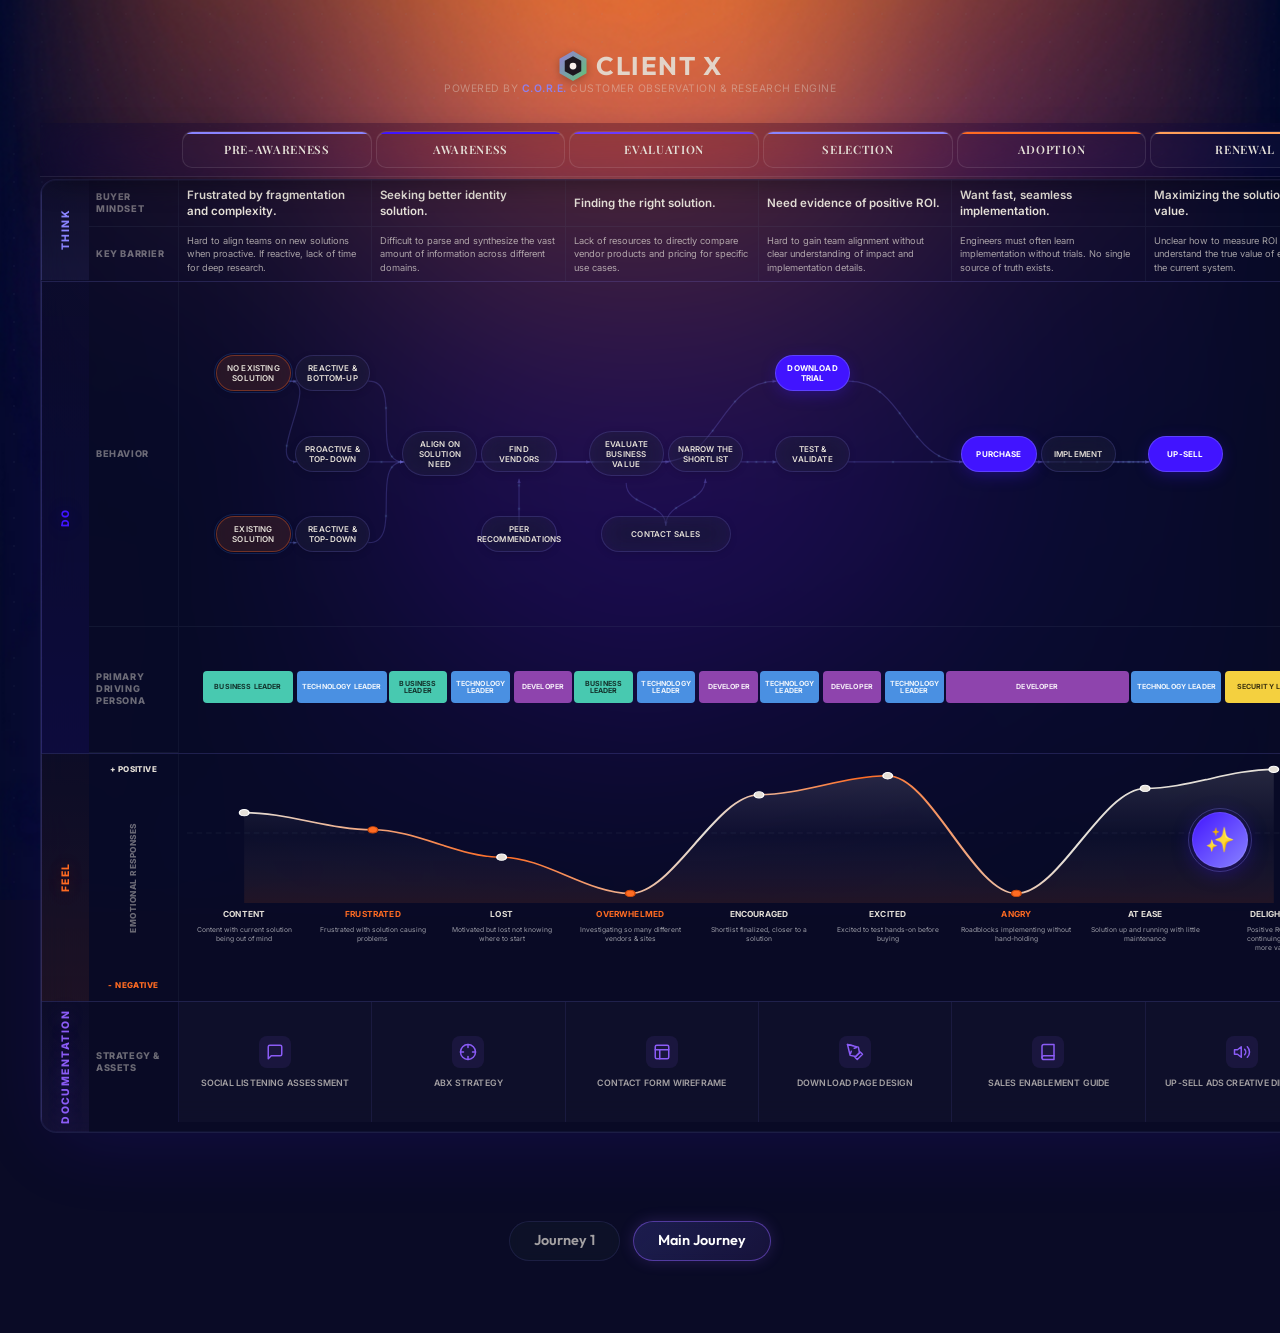
==== journey2.html @ 0527a0e0 "Backup of AG InteractiveJourney project" ====
<!DOCTYPE html>
<html lang="en">

<head>
    <meta charset="UTF-8">
    <meta name="viewport" content="width=device-width, initial-scale=1.0">
    <title>Interactive User Journey</title>
    <link rel="stylesheet" href="style.css">
    <link rel="stylesheet" href="okta-journey.css">
    <link
        href="https://fonts.googleapis.com/css2?family=Outfit:wght@300;400;500;600;700;800&family=Playfair+Display:ital,wght@0,400;0,500;0,600;0,700;1,400;1,500&family=Inter:wght@300;400;500;600;700&display=swap"
        rel="stylesheet">
</head>

<body>
    <div class="bg-grid"></div>
    <div class="floating-orb"></div>
    <div class="floating-orb"></div>
    <div class="floating-orb"></div>

    <div class="app-container">
        <header class="app-header okta-logo-header">
            <div class="core-logo-block">
                <div class="core-client-logo">
                    <svg xmlns="http://www.w3.org/2000/svg" viewBox="0 0 40 40" width="30" height="30"
                        class="client-logo-icon" style="flex-shrink: 0; min-width: 30px; min-height: 30px;">
                        <defs>
                            <linearGradient id="logo-hex-grad" x1="0%" y1="0%" x2="100%" y2="100%">
                                <stop offset="0%" stop-color="#8884FF" />
                                <stop offset="100%" stop-color="#4ADE80" />
                            </linearGradient>
                        </defs>
                        <path d="M20 0 L38 10.4 L38 29.6 L20 40 L2 29.6 L2 10.4 Z" fill="url(#logo-hex-grad)"
                            opacity="0.9" />
                        <path d="M20 7 L31 13 L31 27 L20 33 L9 27 L9 13 Z" fill="#0A0F1C" />
                        <circle cx="20" cy="20" r="4.5" fill="#FFFFFF" />
                    </svg>
                    <div class="core-client-name">Client X</div>
                </div>
                <div class="core-powered-by">Powered by <strong>C.O.R.E.</strong> Customer Observation & Research Engine
                </div>
            </div>
        </header>

        <!-- ═══════════ OKTA JOURNEY MAP ═══════════ -->
        <div class="okta-journey">

            <!-- Column Headers -->
            <div class="okta-col-headers">
                <div class="okta-col-header-spacer"></div>
                <div class="okta-col-header">Pre-Awareness</div>
                <div class="okta-col-header">Awareness</div>
                <div class="okta-col-header">Evaluation</div>
                <div class="okta-col-header">Selection</div>
                <div class="okta-col-header">Adoption</div>
                <div class="okta-col-header">Renewal</div>
            </div>

            <!-- Main Body -->
            <div class="okta-body">

                <div class="okta-content">

                    <!-- ═══════════ THINK ═══════════ -->
                    <div class="okta-row-wrapper">
                        <div class="okta-row-label think-label">Think</div>
                        <div class="okta-think">
                            <div class="think-sub-row">
                                <div class="think-row-label">Buyer Mindset</div>
                                <div class="think-cell buyer-mindset"
                                    data-full-text="I am frustrated with fragmentation, increasing complexity from my remote workforce, and identity-based threats.">
                                    Frustrated by fragmentation and complexity.</div>
                                <div class="think-cell buyer-mindset"
                                    data-full-text="I believe a better identity solution is the key to helping me reduce risk, reduce complexity, and accelerate automation.">
                                    Seeking better identity solution.</div>
                                <div class="think-cell buyer-mindset"
                                    data-full-text="I want to make sure I find the right solution for my specific needs.">
                                    Finding the right solution.</div>
                                <div class="think-cell buyer-mindset"
                                    data-full-text="I want evidence that the identity solution I choose is the right one and will have a positive ROI.">
                                    Need evidence of positive ROI.</div>
                                <div class="think-cell buyer-mindset"
                                    data-full-text="I want to get this new solution up and running as soon &amp; seamlessly as possible to finally resolve this problem.">
                                    Want fast, seamless implementation.</div>
                                <div class="think-cell buyer-mindset"
                                    data-full-text="I wonder if I can get more out of this solution.">Maximizing the
                                    solution's value.</div>
                            </div>
                            <div class="think-sub-row">
                                <div class="think-row-label">Key Barrier</div>
                                <div class="think-cell">Hard to align teams on new solutions when proactive. If
                                    reactive, lack of time for deep research.</div>
                                <div class="think-cell">Difficult to parse and synthesize the vast amount of information
                                    across different domains.</div>
                                <div class="think-cell">Lack of resources to directly compare vendor products and
                                    pricing for specific use cases.</div>
                                <div class="think-cell">Hard to gain team alignment without clear understanding of
                                    impact and implementation details.</div>
                                <div class="think-cell">Engineers must often learn implementation without trials. No
                                    single source of truth exists.</div>
                                <div class="think-cell">Unclear how to measure ROI or understand the true value of
                                    expanding the current system.</div>
                            </div>
                        </div>
                    </div>

                    <!-- ═══════════ DO ═══════════ -->
                    <div class="okta-row-wrapper">
                        <div class="okta-row-label do-label">Do</div>
                        <div class="okta-do">

                            <!-- Row 1: Behavior / Flowchart -->
                            <div class="do-sub-label">Behavior</div>
                            <div class="do-main-area" id="flowchart-area">

                                <!-- Fingerprint legend (Removed context) -->
                                <div class="fp-legend" style="display: none;"></div>

                                <!-- SVG overlay for connector lines -->
                                <svg id="flowchart-svg" class="flowchart-svg"></svg>

                                <!-- Flowchart nodes — 3 lane grid layout -->
                                <div class="do-flowchart" id="do-flowchart">
                                    <!-- PRE-AWARENESS -->
                                    <div class="flow-col">
                                        <div class="lane upper-lane">
                                            <div class="journey-node start-node" id="node-A1">No Existing Solution</div>
                                            <div class="journey-node" id="node-B1">Reactive &amp; Bottom-Up</div>
                                        </div>
                                        <div class="lane middle-lane">
                                            <div></div>
                                            <div class="journey-node" id="node-B2">Proactive &amp; Top-Down</div>
                                        </div>
                                        <div class="lane bottom-lane">
                                            <div class="journey-node start-node" id="node-A2">Existing Solution</div>
                                            <div class="journey-node" id="node-B3">Reactive &amp; Top-Down</div>
                                        </div>
                                    </div>
                                    <!-- AWARENESS -->
                                    <div class="flow-col">
                                        <div class="lane upper-lane"></div>
                                        <div class="lane middle-lane">
                                            <div class="journey-node" id="node-C1">Align on Solution Need</div>
                                            <div class="journey-node" id="node-C2">Find Vendors</div>
                                        </div>
                                        <div class="lane bottom-lane">
                                            <div></div>
                                            <div class="journey-node" id="node-C3">Peer recommendations</div>
                                        </div>
                                    </div>
                                    <!-- EVALUATION -->
                                    <div class="flow-col">
                                        <div class="lane upper-lane"></div>
                                        <div class="lane middle-lane">
                                            <div class="journey-node" id="node-D2">Evaluate Business Value</div>
                                            <div class="journey-node" id="node-D4">Narrow the Shortlist</div>
                                        </div>
                                        <div class="lane bottom-lane">
                                            <div class="journey-node" id="node-D5"
                                                style="grid-column: span 2; margin: 0 auto; cursor: pointer;"
                                                data-embed="https://docs.google.com/presentation/d/11luVwrAk7U1uM4dIpQXzjFIR9GOXmnaV9HTUJnsZTro/embed?rm=minimal">
                                                Contact sales</div>
                                        </div>
                                    </div>
                                    <!-- SELECTION -->
                                    <div class="flow-col">
                                        <div class="lane upper-lane">
                                            <div class="journey-node action-node" id="node-E1">Download Trial</div>
                                        </div>
                                        <div class="lane middle-lane">
                                            <div class="journey-node" id="node-E2">Test &amp; Validate</div>
                                        </div>
                                        <div class="lane bottom-lane"></div>
                                    </div>
                                    <!-- ADOPTION & IMPLEMENTATION -->
                                    <div class="flow-col">
                                        <div class="lane upper-lane"></div>
                                        <div class="lane middle-lane">
                                            <div class="journey-node action-node" id="node-F1">Purchase</div>
                                            <div class="journey-node" id="node-F2">Implement</div>
                                        </div>
                                        <div class="lane bottom-lane"></div>
                                    </div>
                                    <!-- RENEWAL -->
                                    <div class="flow-col">
                                        <div class="lane upper-lane"></div>
                                        <div class="lane middle-lane">
                                            <div class="journey-node action-node" id="node-G2">Up-Sell</div>
                                        </div>
                                        <div class="lane bottom-lane"></div>
                                    </div>
                                </div>
                            </div>

                            <!-- Row 2: Primary Driving Persona -->
                            <div class="do-sub-label">Primary Driving Persona</div>
                            <div class="do-main-area" style="border-bottom:none;">

                                <div class="persona-track-row">
                                    <div class="persona-col">
                                        <div class="persona-bar biz">Business Leader</div>
                                        <div class="persona-bar tech">Technology Leader</div>
                                    </div>
                                    <div class="persona-col">
                                        <div class="persona-bar biz">Business Leader</div>
                                        <div class="persona-bar tech">Technology Leader</div>
                                        <div class="persona-bar dev">Developer</div>
                                    </div>
                                    <div class="persona-col">
                                        <div class="persona-bar biz">Business Leader</div>
                                        <div class="persona-bar tech">Technology Leader</div>
                                        <div class="persona-bar dev">Developer</div>
                                    </div>
                                    <div class="persona-col">
                                        <div class="persona-bar tech">Technology Leader</div>
                                        <div class="persona-bar dev">Developer</div>
                                        <div class="persona-bar tech">Technology Leader</div>
                                    </div>
                                    <div class="persona-col">
                                        <div class="persona-bar dev">Developer</div>
                                    </div>
                                    <div class="persona-col">
                                        <div class="persona-bar tech">Technology Leader</div>
                                        <div class="persona-bar sec">Security Leader</div>
                                    </div>
                                </div>
                            </div>
                        </div>
                    </div>

                    <!-- ═══════════ FEEL ═══════════ -->
                    <div class="okta-row-wrapper">
                        <div class="okta-row-label feel-row">Feel</div>
                        <div class="okta-feel">
                            <!-- ... existing feel content ... -->
                            <div class="feel-y-axis">
                                <span class="feel-y-label positive">+ Positive</span>
                                <span class="feel-y-title">Emotional Responses</span>
                                <span class="feel-y-label negative">- Negative</span>
                            </div>
                            <div class="feel-data-area">
                                <!-- SVG Emotional Curve -->
                                <svg id="feel-curve-svg" class="feel-curve-svg" viewBox="0 0 1200 220"
                                    preserveAspectRatio="none">
                                    <defs>
                                        <linearGradient id="curveGradient" x1="0" y1="0" x2="0" y2="1">
                                            <stop offset="0%" stop-color="rgba(229, 224, 216, 0.35)" /> <!-- Shell -->
                                            <stop offset="50%" stop-color="rgba(229, 224, 216, 0.05)" /> <!-- Shell -->
                                            <stop offset="100%" stop-color="rgba(255, 107, 34, 0.25)" /> <!-- Solar -->
                                        </linearGradient>
                                        <linearGradient id="lineGradient" x1="0" y1="0" x2="1" y2="0">
                                            <stop offset="0%" stop-color="#E5E0D8" />
                                            <stop offset="25%" stop-color="#FF6B22" />
                                            <stop offset="45%" stop-color="#E5E0D8" />
                                            <stop offset="60%" stop-color="#FF6B22" />
                                            <stop offset="80%" stop-color="#E5E0D8" />
                                            <stop offset="100%" stop-color="#E5E0D8" />
                                        </linearGradient>
                                    </defs>
                                    <!-- Neutral baseline -->
                                    <line x1="0" y1="110" x2="1200" y2="110" stroke="rgba(100,116,139,0.15)"
                                        stroke-width="1" stroke-dasharray="6,4" />
                                    <!-- Filled area under curve (9 points) -->
                                    <path
                                        d="M60,78 C105,78 150,105 195,105 C240,105 285,148 330,148 C375,148 420,205 465,205 C510,205 555,50 600,50 C645,50 690,20 735,20 C780,20 825,205 870,205 C915,205 960,40 1005,40 C1050,40 1095,10 1140,10 L1140,220 L60,220 Z"
                                        fill="url(#curveGradient)" opacity="0.4" />
                                    <!-- Main curve line -->
                                    <path
                                        d="M60,78 C105,78 150,105 195,105 C240,105 285,148 330,148 C375,148 420,205 465,205 C510,205 555,50 600,50 C645,50 690,20 735,20 C780,20 825,205 870,205 C915,205 960,40 1005,40 C1050,40 1095,10 1140,10"
                                        fill="none" stroke="url(#lineGradient)" stroke-width="2.5"
                                        stroke-linecap="round" stroke-linejoin="round" />
                                    <!-- 9 Data point dots -->
                                    <!-- 1: Content (slightly positive) -->
                                    <circle cx="60" cy="78" r="5" fill="#E5E0D8" stroke="#ffffff" stroke-width="1.5" />
                                    <!-- 2: Frustrated (negative) -->
                                    <circle cx="195" cy="105" r="5" fill="#FF6B22" stroke="#cc4a0c"
                                        stroke-width="1.5" />
                                    <!-- 3: Motivated/Lost (just below neutral) -->
                                    <circle cx="330" cy="148" r="5" fill="#E5E0D8" stroke="#ffffff"
                                        stroke-width="1.5" />
                                    <!-- 4: Overwhelmed (deepest low) -->
                                    <circle cx="465" cy="205" r="5" fill="#FF6B22" stroke="#cc4a0c"
                                        stroke-width="1.5" />
                                    <!-- 5: Encouraged (positive) -->
                                    <circle cx="600" cy="50" r="5" fill="#E5E0D8" stroke="#ffffff" stroke-width="1.5" />
                                    <!-- 6: Excited (peak positive) -->
                                    <circle cx="735" cy="20" r="5" fill="#E5E0D8" stroke="#ffffff" stroke-width="1.5" />
                                    <!-- 7: Angry (deep negative) -->
                                    <circle cx="870" cy="205" r="5" fill="#FF6B22" stroke="#cc4a0c"
                                        stroke-width="1.5" />
                                    <!-- 8: At Ease (positive) -->
                                    <circle cx="1005" cy="40" r="5" fill="#E5E0D8" stroke="#ffffff"
                                        stroke-width="1.5" />
                                    <!-- 9: Delighted (highest peak) -->
                                    <circle cx="1140" cy="10" r="5" fill="#E5E0D8" stroke="#ffffff"
                                        stroke-width="1.5" />
                                </svg>
                                <!-- Labels positioned below the curve -->
                                <div class="feel-labels">
                                    <div class="feel-label" style="left: 5%;">
                                        <span class="feel-emotion positive">Content</span>
                                        <span class="feel-desc">Content with current solution being out of mind</span>
                                        <div class="social-tooltip">
                                            <div class="social-header">
                                                <div class="social-avatar dev-avatar"></div>
                                                <div class="social-user">
                                                    <span class="social-name">Sarah Chen</span>
                                                    <span class="social-handle">@sarahchen_dev</span>
                                                </div>
                                                <span class="social-time">2h</span>
                                            </div>
                                            <div class="social-body">
                                                Honestly forgot we even had an identity provider until I had to check
                                                the billing today. The best kind of software is the kind you never have
                                                to think about. 😌 #devops
                                            </div>
                                            <div class="social-footer">
                                                <span>💬 2</span>
                                                <span>🔁 1</span>
                                                <span>❤️ 24</span>
                                            </div>
                                        </div>
                                    </div>
                                    <div class="feel-label hover-glow" style="left: 16.25%; cursor: pointer;"
                                        title="View Pulse Analytics for Frustrated" data-pulse-topic="api">
                                        <span class="feel-emotion negative">Frustrated</span>
                                        <span class="feel-desc">Frustrated with solution causing problems</span>
                                        <div class="social-tooltip">
                                            <div class="social-header">
                                                <div class="social-avatar tech-avatar"></div>
                                                <div class="social-user">
                                                    <span class="social-name">Marcus Johnson</span>
                                                    <span class="social-handle">@marcusj_tech</span>
                                                </div>
                                                <span class="social-time">45m</span>
                                            </div>
                                            <div class="social-body">
                                                Why does every new app integration require a custom script and duct
                                                tape? Our current identity "solution" is becoming a full-time job to
                                                maintain. There has to be a better way... 😤 #ITProblems
                                            </div>
                                            <div class="social-footer">
                                                <span>💬 12</span>
                                                <span>🔁 4</span>
                                                <span>❤️ 89</span>
                                            </div>
                                        </div>
                                    </div>
                                    <div class="feel-label" style="left: 27.5%;">
                                        <span class="feel-emotion mixed">Lost</span>
                                        <span class="feel-desc">Motivated but lost not knowing where to start</span>
                                        <div class="social-tooltip">
                                            <div class="social-header">
                                                <div class="social-avatar biz-avatar"></div>
                                                <div class="social-user">
                                                    <span class="social-name">Elena Rodriguez</span>
                                                    <span class="social-handle">@elena_leads</span>
                                                </div>
                                                <span class="social-time">1d</span>
                                            </div>
                                            <div class="social-body">
                                                Got the green light for an IAM overhaul! 🎉 Now looking at the vendor
                                                landscape and... wow. It's a jungle out there. How do we even begin to
                                                compare these features apples-to-apples? 🤔
                                            </div>
                                            <div class="social-footer">
                                                <span>💬 5</span>
                                                <span>🔁 0</span>
                                                <span>❤️ 18</span>
                                            </div>
                                        </div>
                                    </div>
                                    <div class="feel-label hover-glow" style="left: 38.75%; cursor: pointer;"
                                        title="View Pulse Analytics for Overwhelmed" data-pulse-topic="dev">
                                        <span class="feel-emotion negative">Overwhelmed</span>
                                        <span class="feel-desc">Investigating so many different vendors &amp;
                                            sites</span>
                                        <div class="social-tooltip">
                                            <div class="social-header">
                                                <div class="social-avatar sec-avatar"></div>
                                                <div class="social-user">
                                                    <span class="social-name">David Kim</span>
                                                    <span class="social-handle">@dk_secure</span>
                                                </div>
                                                <span class="social-time">3h</span>
                                            </div>
                                            <div class="social-body">
                                                I've read 14 whitepapers, sat through 5 demos, and have 3 spreadsheets
                                                of feature matrices. My brain feels like mush. Every vendor claims they
                                                can do everything. Finding the actual truth is exhausting. 🫠
                                            </div>
                                            <div class="social-footer">
                                                <span>💬 28</span>
                                                <span>🔁 15</span>
                                                <span>❤️ 204</span>
                                            </div>
                                        </div>
                                    </div>
                                    <div class="feel-label" style="left: 50%;">
                                        <span class="feel-emotion positive">Encouraged</span>
                                        <span class="feel-desc">Shortlist finalized, closer to a solution</span>
                                        <div class="social-tooltip">
                                            <div class="social-header">
                                                <div class="social-avatar tech-avatar"></div>
                                                <div class="social-user">
                                                    <span class="social-name">Marcus Johnson</span>
                                                    <span class="social-handle">@marcusj_tech</span>
                                                </div>
                                                <span class="social-time">5h</span>
                                            </div>
                                            <div class="social-body">
                                                Finally narrowed it down to two identity vendors! 🎯 Both seem capable
                                                of handling our edge cases. Really hoping the POC phase proves they're
                                                as good as the sales pitch. Light at the end of the tunnel... 💡
                                            </div>
                                            <div class="social-footer">
                                                <span>💬 4</span>
                                                <span>🔁 2</span>
                                                <span>❤️ 45</span>
                                            </div>
                                        </div>
                                    </div>
                                    <div class="feel-label" style="left: 61.25%;">
                                        <span class="feel-emotion positive">Excited</span>
                                        <span class="feel-desc">Excited to test hands-on before buying</span>
                                        <div class="social-tooltip">
                                            <div class="social-header">
                                                <div class="social-avatar dev-avatar"></div>
                                                <div class="social-user">
                                                    <span class="social-name">Sarah Chen</span>
                                                    <span class="social-handle">@sarahchen_dev</span>
                                                </div>
                                                <span class="social-time">10m</span>
                                            </div>
                                            <div class="social-body">
                                                Just got trial access! 🚀 The API documentation is actually readable and
                                                the SDK works out of the box. Building the test integration right now
                                                and having way too much fun. Let's build! 💻✨
                                            </div>
                                            <div class="social-footer">
                                                <span>💬 8</span>
                                                <span>🔁 3</span>
                                                <span>❤️ 112</span>
                                            </div>
                                        </div>
                                    </div>
                                    <div class="feel-label" style="left: 72.5%;">
                                        <span class="feel-emotion negative">Angry</span>
                                        <span class="feel-desc">Roadblocks implementing without hand-holding</span>
                                        <div class="social-tooltip" data-emotion="angry">
                                            <div class="social-header">
                                                <div class="social-avatar dev-avatar"></div>
                                                <div class="social-user">
                                                    <span class="social-name">Sarah Chen</span>
                                                    <span class="social-handle">@sarahchen_dev</span>
                                                </div>
                                                <span class="social-time">2h</span>
                                            </div>
                                            <div class="social-body">
                                                Why is setting up SAML federation treated like forbidden dark magic?! 😤
                                                Documentation implies it's "3 easy steps", but doesn't mention the 45
                                                unstated assumptions. Begging for proper self-serve docs right now. We
                                                shouldn't need a support ticket to map attributes! 📉
                                            </div>
                                            <div class="social-footer">
                                                <span>💬 34</span>
                                                <span>🔁 22</span>
                                                <span>❤️ 315</span>
                                            </div>
                                        </div>
                                    </div>
                                    <div class="feel-label" style="left: 83.75%;">
                                        <span class="feel-emotion positive">At Ease</span>
                                        <span class="feel-desc">Solution up and running with little maintenance</span>
                                        <div class="social-tooltip">
                                            <div class="social-header">
                                                <div class="social-avatar biz-avatar"></div>
                                                <div class="social-user">
                                                    <span class="social-name">Elena Rodriguez</span>
                                                    <span class="social-handle">@elena_leads</span>
                                                </div>
                                                <span class="social-time">4d</span>
                                            </div>
                                            <div class="social-body">
                                                First week with the new IAM platform fully rolled out. Zero critical
                                                PagerDuty alerts, SSO is working perfectly, and IT tickets have dropped
                                                40%. I can finally sleep through the night. ☕️📈
                                            </div>
                                            <div class="social-footer">
                                                <span>💬 1</span>
                                                <span>🔁 0</span>
                                                <span>❤️ 56</span>
                                            </div>
                                        </div>
                                    </div>
                                    <div class="feel-label" style="left: 95%;">
                                        <span class="feel-emotion positive">Delighted</span>
                                        <span class="feel-desc">Positive ROI and continuing to get more value</span>
                                        <div class="social-tooltip tooltip-right">
                                            <div class="social-header">
                                                <div class="social-avatar sec-avatar"></div>
                                                <div class="social-user">
                                                    <span class="social-name">David Kim</span>
                                                    <span class="social-handle">@dk_secure</span>
                                                </div>
                                                <span class="social-time">1w</span>
                                            </div>
                                            <div class="social-body">
                                                Just presented the Q3 security review. Not only have we secured our
                                                entire perimeter, but the new automated onboarding saved us 200 hours
                                                this month alone. Best vendor decision we've made all year. 🏆💰
                                            </div>
                                            <div class="social-footer">
                                                <span>💬 14</span>
                                                <span>🔁 8</span>
                                                <span>❤️ 188</span>
                                            </div>
                                        </div>
                                    </div>
                                </div>
                            </div>
                        </div>
                    </div>

                    <!-- ═══════════ DOCUMENTATION ═══════════ -->
                    <div class="okta-row-wrapper">
                        <div class="okta-row-label doc-label">Documentation</div>
                        <div class="okta-doc">
                            <div class="doc-sub-row">
                                <div class="doc-row-label">Strategy & Assets</div>

                                <!-- PRE-AWARENESS -->
                                <div class="doc-item">
                                    <div class="doc-icon">
                                        <svg viewBox="0 0 24 24" fill="none" stroke="currentColor" stroke-width="2"
                                            stroke-linecap="round" stroke-linejoin="round">
                                            <path d="M21 15a2 2 0 0 1-2 2H7l-4 4V5a2 2 0 0 1 2-2h14a2 2 0 0 1 2 2z">
                                            </path>
                                        </svg>
                                    </div>
                                    <span class="doc-name">Social Listening Assessment</span>
                                </div>
                                <!-- AWARENESS -->
                                <div class="doc-item">
                                    <div class="doc-icon">
                                        <svg viewBox="0 0 24 24" fill="none" stroke="currentColor" stroke-width="2"
                                            stroke-linecap="round" stroke-linejoin="round">
                                            <circle cx="12" cy="12" r="10"></circle>
                                            <line x1="22" y1="12" x2="18" y2="12"></line>
                                            <line x1="6" y1="12" x2="2" y2="12"></line>
                                            <line x1="12" y1="6" x2="12" y2="2"></line>
                                            <line x1="12" y1="22" x2="12" y2="18"></line>
                                        </svg>
                                    </div>
                                    <span class="doc-name">ABX Strategy</span>
                                </div>
                                <!-- EVALUATION -->
                                <div class="doc-item">
                                    <div class="doc-icon">
                                        <svg viewBox="0 0 24 24" fill="none" stroke="currentColor" stroke-width="2"
                                            stroke-linecap="round" stroke-linejoin="round">
                                            <rect x="3" y="3" width="18" height="18" rx="2" ry="2"></rect>
                                            <line x1="3" y1="9" x2="21" y2="9"></line>
                                            <line x1="9" y1="21" x2="9" y2="9"></line>
                                        </svg>
                                    </div>
                                    <span class="doc-name">Contact Form Wireframe</span>
                                </div>
                                <!-- SELECTION -->
                                <div class="doc-item">
                                    <div class="doc-icon">
                                        <svg viewBox="0 0 24 24" fill="none" stroke="currentColor" stroke-width="2"
                                            stroke-linecap="round" stroke-linejoin="round">
                                            <path d="M12 19l7-7 3 3-7 7-3-3z"></path>
                                            <path d="M18 13l-1.5-7.5L2 2l3.5 14.5L13 18l5-5z"></path>
                                            <path d="M2 2l7.5 1.5"></path>
                                            <path d="M7 11l-1 3"></path>
                                            <path d="M11 7l3-1"></path>
                                        </svg>
                                    </div>
                                    <span class="doc-name">Download Page Design</span>
                                </div>
                                <!-- ADOPTION -->
                                <div class="doc-item">
                                    <div class="doc-icon">
                                        <svg viewBox="0 0 24 24" fill="none" stroke="currentColor" stroke-width="2"
                                            stroke-linecap="round" stroke-linejoin="round">
                                            <path d="M4 19.5A2.5 2.5 0 0 1 6.5 17H20"></path>
                                            <path d="M6.5 2H20v20H6.5A2.5 2.5 0 0 1 4 19.5v-15A2.5 2.5 0 0 1 6.5 2z">
                                            </path>
                                        </svg>
                                    </div>
                                    <span class="doc-name">Sales Enablement Guide</span>
                                </div>
                                <!-- RENEWAL -->
                                <div class="doc-item">
                                    <div class="doc-icon">
                                        <svg viewBox="0 0 24 24" fill="none" stroke="currentColor" stroke-width="2"
                                            stroke-linecap="round" stroke-linejoin="round">
                                            <path d="M11 5L6 9H2v6h4l5 4V5z"></path>
                                            <path d="M19.07 4.93a10 10 0 0 1 0 14.14"></path>
                                            <path d="M15.54 8.46a5 5 0 0 1 0 7.07"></path>
                                        </svg>
                                    </div>
                                    <span class="doc-name">Up-sell Ads Creative Direction</span>
                                </div>
                            </div>
                        </div>
                    </div>

                </div>
            </div>
        </div>

        <!-- Journey Navigation — Bottom -->
        <footer class="journey-footer">
            <div class="journey-nav">
                <a href="index.html" class="nav-btn">Journey 1</a>
                <a href="journey2.html" class="nav-btn active">Main Journey</a>
            </div>
        </footer>
    </div>

    <!-- ═══════════ BUSINESS LEADER PERSONA POPUP ═══════════ -->
    <div id="persona-popup-overlay" class="persona-popup-overlay">
        <div class="persona-popup-card">

            <!-- ── HERO: Photo + Chat side-by-side ── -->
            <div class="persona-hero">

                <!-- LEFT: Big Photo + Identity -->
                <div class="persona-hero-identity">
                    <div class="persona-hero-photo">
                        <img src="persona-business-leader.png" alt="Business Leader" />
                    </div>
                    <span class="persona-popup-eyebrow">Digital Personas</span>
                    <h2 class="persona-popup-title">Business Leader</h2>
                    <span class="persona-hero-role">CMO/CDO · CPO · VP of Marketing</span>
                    <span class="persona-hero-status"><span class="chat-status-dot-inline"></span>Online — ask me
                        anything</span>
                </div>

                <!-- RIGHT: AI Chat -->
                <div class="persona-chat" id="persona-chat">
                    <div class="persona-chat-messages" id="persona-chat-messages">
                        <div class="chat-msg persona-msg">
                            <div class="chat-msg-avatar"><img src="persona-business-leader.png" alt="" /></div>
                            <div class="chat-msg-bubble">
                                Hi! I'm a Business Leader — think CMO, CPO, or VP of Marketing. I focus on driving
                                growth, optimizing customer experience, and scaling the business without compromising
                                security. Ask me about my priorities, challenges, or how I evaluate solutions.
                            </div>
                        </div>
                    </div>

                    <div class="persona-chat-chips" id="persona-chat-chips">
                        <button class="chat-chip" data-question="What keeps you up at night?">💭 What keeps you up at
                            night?</button>
                        <button class="chat-chip" data-question="How do you evaluate identity vendors?">🔍 How do you
                            evaluate vendors?</button>
                        <button class="chat-chip" data-question="What's your role in the purchasing process?">🛒 Your
                            role in purchasing?</button>
                        <button class="chat-chip" data-question="What content do you find most valuable?">📊 Most
                            valuable content?</button>
                        <button class="chat-chip" data-question="How do you feel during vendor evaluation?">😤 Feelings
                            during evaluation?</button>
                    </div>

                    <div class="persona-chat-input">
                        <input type="text" id="persona-chat-input" placeholder="Ask the Business Leader something..."
                            autocomplete="off" />
                        <button class="chat-send-btn" id="persona-chat-send" aria-label="Send">
                            <svg width="18" height="18" viewBox="0 0 24 24" fill="none" stroke="currentColor"
                                stroke-width="2" stroke-linecap="round" stroke-linejoin="round">
                                <line x1="22" y1="2" x2="11" y2="13" />
                                <polygon points="22 2 15 22 11 13 2 9 22 2" />
                            </svg>
                        </button>
                    </div>
                </div>

            </div>

            <!-- ── 3-COLUMN LAYOUT ── -->
            <div class="persona-popup-body">

                <!-- COLUMN 1: Profile Summary -->
                <div class="persona-popup-col persona-col-profile">
                    <div class="persona-popup-section">
                        <h3 class="persona-popup-section-title">Profile Summary</h3>
                        <div class="persona-popup-subsection">
                            <h4>Titles</h4>
                            <p><strong>Customer:</strong> CMO/CDO, CPO, Marketing Director, VP of Marketing, VP of
                                Product
                            </p>
                            <p><strong>Workforce:</strong> CEO, CFO</p>
                        </div>
                        <div class="persona-popup-subsection">
                            <h4>Responsibilities</h4>
                            <p>Optimize the user experience and conversion, rapid innovation, and business growth
                                without risking security.</p>
                        </div>
                    </div>

                    <div class="persona-popup-section">
                        <h3 class="persona-popup-section-title">Mindset <span class="persona-popup-subtitle">(Think /
                                Feel / Do)</span></h3>
                        <div class="persona-mindset-grid">
                            <div class="mindset-col">
                                <div class="mindset-col-header">Think</div>
                                <ul>
                                    <li>I need to drive growth</li>
                                    <li>I need to scale my business easily and securely</li>
                                    <li>We need to stay ahead of the competition</li>
                                </ul>
                            </div>
                            <div class="mindset-col">
                                <div class="mindset-col-header">Feel</div>
                                <ul>
                                    <li>Concerned about frictionless customer experience and driving growth without
                                        risking security or violating privacy</li>
                                    <li>In need of personalization for customer offerings</li>
                                </ul>
                            </div>
                            <div class="mindset-col">
                                <div class="mindset-col-header">Do</div>
                                <ul>
                                    <li>Talk to IT team</li>
                                    <li>Speak to their network for advice</li>
                                    <li>Read thought-leadership articles</li>
                                </ul>
                            </div>
                        </div>
                    </div>

                    <div class="persona-popup-section">
                        <h3 class="persona-popup-section-title">Organization Chart</h3>
                        <div class="persona-org-chart">
                            <div class="org-node org-ceo">CEO</div>
                            <div class="org-level2">
                                <div class="org-node org-highlight">CFO</div>
                                <div class="org-node org-highlight">CMO/CDO</div>
                                <div class="org-node org-highlight">CPO</div>
                                <div class="org-node">CTO</div>
                                <div class="org-node">CIO/CISO</div>
                            </div>
                            <div class="org-level3">
                                <div class="org-node org-sub">Dev Team</div>
                                <div class="org-node org-sub">Security Team</div>
                            </div>
                        </div>
                    </div>
                </div>

                <!-- COLUMN 2: Purchase Involvement -->
                <div class="persona-popup-col persona-col-purchase">
                    <div class="persona-popup-section">
                        <h3 class="persona-popup-section-title">Purchase Involvement</h3>

                        <div class="persona-popup-subsection">
                            <h4>Solution Objectives</h4>
                            <div class="objectives-grid">
                                <div class="objectives-col">
                                    <div class="objectives-header wic">Workforce</div>
                                    <ul>
                                        <li>Extended workforce access</li>
                                        <li>Product Adoption</li>
                                        <li>Secure customer access</li>
                                        <li>Business &amp; revenue growth</li>
                                        <li>Workflow automation</li>
                                    </ul>
                                </div>
                                <div class="objectives-col">
                                    <div class="objectives-header cic">Customer</div>
                                    <ul>
                                        <li>Conversion &amp; revenue growth</li>
                                        <li>Frictionless onboarding</li>
                                        <li>Customer Engagement</li>
                                        <li>Omnichannel customer access</li>
                                        <li>Attack protection</li>
                                        <li>Multi-factor authentication</li>
                                    </ul>
                                </div>
                            </div>
                        </div>

                        <div class="persona-popup-subsection">
                            <h4>Influence</h4>
                            <div class="influence-scale">
                                <div class="influence-row">
                                    <span class="influence-label">Workforce:</span>
                                    <div class="influence-bar"><span class="inf-dot" style="left:85%"></span></div>
                                </div>
                                <div class="influence-row">
                                    <span class="influence-label">Customer:</span>
                                    <div class="influence-bar"><span class="inf-dot" style="left:85%"></span></div>
                                </div>
                                <div class="influence-legend">
                                    <span>Observer</span><span>Influencer</span><span>Decision Maker</span>
                                </div>
                            </div>
                        </div>

                        <div class="persona-popup-subsection">
                            <h4>Journey Stage Involvement</h4>
                            <div class="stage-bars">
                                <div class="stage-row">
                                    <span class="stage-label">Workforce</span>
                                    <div class="stage-pills">
                                        <span class="stage-pill">Pre-Awareness</span>
                                        <span class="stage-pill">Awareness</span>
                                        <span class="stage-pill dim">Evaluation</span>
                                        <span class="stage-pill">Selection</span>
                                        <span class="stage-pill dim">Implementation &amp; Adoption</span>
                                        <span class="stage-pill">Renewal &amp; Expansion</span>
                                    </div>
                                </div>
                                <div class="stage-row">
                                    <span class="stage-label">Customer</span>
                                    <div class="stage-pills">
                                        <span class="stage-pill">Pre-Awareness</span>
                                        <span class="stage-pill">Awareness</span>
                                        <span class="stage-pill dim">Evaluation</span>
                                        <span class="stage-pill dim">Selection</span>
                                        <span class="stage-pill dim">Implementation &amp; Adoption</span>
                                        <span class="stage-pill">Renewal &amp; Expansion</span>
                                    </div>
                                </div>
                            </div>
                        </div>

                        <div class="persona-popup-subsection">
                            <h4>Journey Challenges</h4>
                            <ul class="challenges-list">
                                <li>Can't access the right information to learn about solutions</li>
                                <li>Free trials that don't offer full functionality for their team to test</li>
                            </ul>
                        </div>

                        <div class="persona-popup-subsection">
                            <h4>Persona Variations Across Segments</h4>
                            <div class="segment-cards">
                                <div class="segment-card">
                                    <div class="segment-card-header strategic">Strategic &amp; Enterprise</div>
                                    <p>Decision influencers defining the organization's business needs and goals.
                                        Interested in technology-driven business value to gain a competitive advantage.
                                    </p>
                                </div>
                                <div class="segment-card">
                                    <div class="segment-card-header commercial">Commercial</div>
                                    <p>Decision makers who collaborate closely with IT leaders to ensure digital
                                        solutions ladder up to outcomes like productivity, cost efficiency, and customer
                                        satisfaction.</p>
                                </div>
                            </div>
                        </div>

                        <div class="persona-popup-subsection">
                            <h4>Role in Cross-Selling</h4>
                            <p>One of the main stakeholders but not the most relevant decision maker when expanding
                                identity solutions. Will trust the advice of tech and security leaders when assessing
                                alternatives.</p>
                        </div>
                    </div>
                </div>

                <!-- COLUMN 3: Digital Behavior -->
                <div class="persona-popup-col persona-col-digital">
                    <div class="persona-popup-section">
                        <h3 class="persona-popup-section-title">Digital Behavior</h3>

                        <div class="persona-popup-subsection">
                            <h4>Content Needs</h4>
                            <ul>
                                <li>Analyst reports &amp; market analyses</li>
                                <li>Business-value of Identity</li>
                                <li>Product/Solution overview (business-value)</li>
                                <li>Brand reputation</li>
                                <li>Industry expertise</li>
                                <li>Pricing information</li>
                                <li>Overview of implementation process</li>
                                <li>Outstanding issues</li>
                                <li>Industry trends</li>
                                <li>Future of Identity</li>
                                <li>Product growth limits</li>
                                <li>Peer reviews and forums</li>
                                <li>Industry publications</li>
                                <li>Case Studies</li>
                            </ul>
                        </div>

                        <div class="persona-popup-subsection">
                            <h4>UX Needs</h4>
                            <ul>
                                <li>SEO-friendly vendor comparison</li>
                                <li>SEO-friendly exec-level explanation of Identity tools</li>
                                <li>ROI calculator</li>
                                <li>Customizable solution offerings</li>
                                <li>Sales rep access</li>
                                <li>Support team access</li>
                                <li>Events &amp; webinars</li>
                                <li>Upgraded product comparison</li>
                                <li>Upcoming product releases &amp; roadmap (business value)</li>
                            </ul>
                        </div>

                        <div class="persona-popup-subsection">
                            <h4>Preferences</h4>
                            <div class="pref-row">
                                <span class="pref-label">Preferred Content Format:</span>
                                <div class="pref-tags">
                                    <span class="pref-tag">Case Studies</span>
                                    <span class="pref-tag">Demos</span>
                                    <span class="pref-tag"
                                        data-embed="https://docs.google.com/presentation/d/1maydmXzwGa3Py-oEQKtlYL_aHODalnJql2E4aVTqe6U/embed?start=false&loop=false&delayms=5000">Video</span>
                                    <span class="pref-tag">Podcast</span>
                                </div>
                            </div>
                            <div class="pref-row">
                                <span class="pref-label">Preferred Channels:</span>
                                <div class="pref-tags">
                                    <span class="pref-tag">Web</span>
                                    <span class="pref-tag">Mobile</span>
                                </div>
                            </div>
                        </div>

                        <div class="persona-popup-subsection">
                            <h4>Proposed .COM Touchpoints</h4>
                            <div class="touchpoints-grid">
                                <div class="touchpoint-block">
                                    <div class="touchpoint-header">Main Website</div>
                                    <div class="touchpoint-tags">
                                        <span class="tp-tag">Home</span>
                                        <span class="tp-tag">Products</span>
                                        <span class="tp-tag">Solutions</span>
                                        <span class="tp-tag">Pricing</span>
                                        <span class="tp-tag">Company</span>
                                        <span class="tp-tag">Support Hub</span>
                                        <span class="tp-tag">Resources</span>
                                        <span class="tp-tag">Contact Sales</span>
                                        <span class="tp-tag">Customer Portal</span>
                                    </div>
                                </div>
                                <div class="touchpoint-block">
                                    <div class="touchpoint-header">Developer Platform</div>
                                    <div class="touchpoint-tags">
                                        <span class="tp-tag">Home</span>
                                        <span class="tp-tag">Product</span>
                                        <span class="tp-tag">Solutions</span>
                                        <span class="tp-tag">Pricing</span>
                                        <span class="tp-tag">Company &amp; Brand</span>
                                        <span class="tp-tag">Support Hub</span>
                                        <span class="tp-tag">Resources</span>
                                        <span class="tp-tag">Contact Sales</span>
                                        <span class="tp-tag">Customer Portal</span>
                                    </div>
                                </div>
                            </div>
                        </div>
                    </div>
                </div>
            </div>

        </div>
    </div>

    <!-- ═══════════ AI ASSISTANT WIDGET ═══════════ -->
    <div class="okta-ai-widget">
        <button id="okta-ai-toggle" class="okta-ai-toggle" aria-label="Open AI Assistant">
            <span class="okta-ai-icon">✨</span>
        </button>

        <div id="okta-ai-panel" class="okta-ai-panel">
            <div class="okta-ai-header">
                <div class="okta-ai-title">
                    <span class="okta-ai-icon-sm">✨</span>
                    <span>Journey Assistant</span>
                </div>
                <button id="okta-ai-close" class="okta-ai-close-btn">&times;</button>
            </div>

            <div id="okta-ai-messages" class="okta-ai-messages">
                <div class="okta-ai-msg ai">
                    <div class="okta-ai-msg-content">
                        Hello! I'm your Journey AI assistant.<br>
                        Ask me about any journey stage — from Pre-Awareness to Renewal — or click a suggestion below.
                    </div>
                </div>
                <div class="okta-ai-chips">
                    <button class="okta-ai-chip" data-query="Tell me about Pre-Awareness">Pre-Awareness</button>
                    <button class="okta-ai-chip" data-query="What happens in Awareness?">Awareness</button>
                    <button class="okta-ai-chip" data-query="How does Evaluation work?">Evaluation</button>
                    <button class="okta-ai-chip" data-query="Explain the Selection phase">Selection</button>
                    <button class="okta-ai-chip" data-query="What is Adoption?">Adoption</button>
                    <button class="okta-ai-chip" data-query="Tell me about Renewal">Renewal</button>
                </div>
            </div>

            <div class="okta-ai-input-area">
                <input type="text" id="okta-ai-input" class="okta-ai-input" placeholder="Ask about the journey…"
                    autocomplete="off">
                <button id="okta-ai-send" class="okta-ai-send">
                    <svg viewBox="0 0 24 24" width="18" height="18" stroke="currentColor" stroke-width="2" fill="none"
                        stroke-linecap="round" stroke-linejoin="round">
                        <line x1="22" y1="2" x2="11" y2="13"></line>
                        <polygon points="22 2 15 22 11 13 2 9 22 2"></polygon>
                    </svg>
                </button>
            </div>
        </div>
    </div>

    <script>
        /* ═══════════ OKTA AI ASSISTANT LOGIC ═══════════ */
        (() => {
            const toggle = document.getElementById('okta-ai-toggle');
            const panel = document.getElementById('okta-ai-panel');
            const closeBtn = document.getElementById('okta-ai-close');
            const input = document.getElementById('okta-ai-input');
            const sendBtn = document.getElementById('okta-ai-send');
            const messages = document.getElementById('okta-ai-messages');

            if (!toggle || !panel) return;

            /* Stage response data */
            const stageResponses = {
                'pre-awareness': {
                    stage: 'Pre-Awareness', colIndex: 0,
                    html: `<p><strong>Pre-Awareness</strong> is where the buyer journey begins.</p>
                <ul>
                    <li><strong>95%</strong> of ENTs already have an existing Identity solution.</li>
                    <li>The need for a new solution is typically <strong>proactive</strong> (enhancement) or <strong>reactive</strong> (breach/failure).</li>
                    <li>For <strong>Workforce suites</strong>, 88% are satisfied and will wait for their current solution to break.</li>
                    <li>For <strong>Customer integration</strong>, developer teams may try building custom authentication first.</li>
                </ul>
                <p><em>Strategy:</em> Leverage always-on marketing so our brand is top-of-mind when solutions break.</p>`
                },
                'awareness': {
                    stage: 'Awareness', colIndex: 1,
                    html: `<p><strong>Awareness</strong> — buyers actively research Identity solutions.</p>
                <ul>
                    <li>Teams align on the <strong>need for a solution</strong> and expected business outcomes.</li>
                    <li>Vendors are found via <strong>peer recommendations</strong>, analyst reports, and online research.</li>
                    <li>Initial impressions form based on <strong>brand reputation</strong> and industry presence.</li>
                </ul>
                <p><em>Strategy:</em> Position as market leader through thought leadership and analyst engagement.</p>`
                },
                'evaluation': {
                    stage: 'Evaluation', colIndex: 2,
                    html: `<p><strong>Evaluation</strong> — deep-dive into vendor capabilities.</p>
                <ul>
                    <li>Business leaders evaluate <strong>ROI and business value</strong>.</li>
                    <li>Technical teams assess <strong>integration capabilities</strong> and API quality.</li>
                    <li>Security teams review <strong>compliance certifications</strong>.</li>
                    <li>Shortlist narrows to <strong>2–3 vendors</strong>.</li>
                </ul>
                <p><em>Strategy:</em> Provide transparent evaluation resources and interactive demos.</p>`
                },
                'selection': {
                    stage: 'Selection', colIndex: 3,
                    html: `<p><strong>Selection</strong> — final decision-making phase.</p>
                <ul>
                    <li><strong>Trial downloads</strong> and proof-of-concept implementations drive the decision.</li>
                    <li>Teams <strong>test & validate</strong> against specific use cases.</li>
                    <li>Procurement and legal finalize <strong>contracts and pricing</strong>.</li>
                </ul>
                <p><em>Strategy:</em> Remove friction from trial-to-purchase with self-service tools.</p>`
                },
                'adoption': {
                    stage: 'Adoption', colIndex: 4,
                    html: `<p><strong>Adoption</strong> — post-purchase implementation and rollout.</p>
                <ul>
                    <li>Implementation teams work with <strong>professional services</strong>.</li>
                    <li>Organizations measure <strong>time-to-value</strong> and track adoption metrics.</li>
                    <li><strong>Training and enablement</strong> programs drive internal adoption.</li>
                </ul>
                <p><em>Strategy:</em> Accelerate time-to-value with world-class onboarding.</p>`
                },
                'renewal': {
                    stage: 'Renewal', colIndex: 5,
                    html: `<p><strong>Renewal</strong> — ongoing relationship management.</p>
                <ul>
                    <li>Customer success drives <strong>expansion conversations</strong> based on usage data.</li>
                    <li>Product updates create <strong>up-sell opportunities</strong>.</li>
                    <li>Annual business reviews assess <strong>ROI realization</strong>.</li>
                </ul>
                <p><em>Strategy:</em> Maximize lifetime value through proactive engagement and education.</p>`
                }
            };

            let aiHighlightTimeoutId = null;

            /* Highlight a specific journey column */
            function highlightStage(colIndex) {
                // Clear any pending timeout when a new highlight (or unhighlight) happens
                if (aiHighlightTimeoutId) {
                    clearTimeout(aiHighlightTimeoutId);
                    aiHighlightTimeoutId = null;
                }

                const flowchart = document.getElementById('do-flowchart');
                if (!flowchart) return;
                /* Clear previous highlights */
                flowchart.classList.remove('ai-stage-dimmed');
                flowchart.querySelectorAll('.ai-stage-active').forEach(el => el.classList.remove('ai-stage-active'));
                if (colIndex == null || colIndex < 0) return;
                flowchart.classList.add('ai-stage-dimmed');
                const cols = flowchart.querySelectorAll(':scope > .flow-col');
                if (cols[colIndex]) cols[colIndex].classList.add('ai-stage-active');
                /* Also highlight the matching header column */
                const headerCols = document.querySelectorAll('.do-stage-headers .do-stage-col');
                headerCols.forEach(h => h.classList.remove('ai-stage-active'));
                if (headerCols[colIndex]) headerCols[colIndex].classList.add('ai-stage-active');

                // Automatically remove highlight after 4 seconds
                aiHighlightTimeoutId = setTimeout(() => {
                    highlightStage(null);
                }, 4000);
            }

            /* Keyword matching */
            function generateResponse(text) {
                const lower = text.toLowerCase();
                if (lower.includes('pre-awareness') || lower.includes('pre awareness') || lower.includes('reactive') || lower.includes('proactive'))
                    return stageResponses['pre-awareness'];
                if (lower.includes('awareness') && !lower.includes('pre'))
                    return stageResponses['awareness'];
                if (lower.includes('evaluation') || lower.includes('evaluat') || lower.includes('compare') || lower.includes('shortlist'))
                    return stageResponses['evaluation'];
                if (lower.includes('selection') || lower.includes('select') || lower.includes('trial') || lower.includes('poc'))
                    return stageResponses['selection'];
                if (lower.includes('adoption') || lower.includes('adopt') || lower.includes('implement') || lower.includes('onboard'))
                    return stageResponses['adoption'];
                if (lower.includes('renewal') || lower.includes('renew') || lower.includes('upsell') || lower.includes('up-sell') || lower.includes('expand'))
                    return stageResponses['renewal'];
                if (lower.includes('persona') || lower.includes('business leader') || lower.includes('buyer'))
                    return { stage: null, colIndex: null, html: `<p>The primary driving personas vary by stage:</p><ul><li><strong>Pre-Awareness → Awareness:</strong> Business Leader & Technology Leader</li><li><strong>Evaluation → Selection:</strong> Technology Leader & Developer</li><li><strong>Adoption → Renewal:</strong> Developer & Technology Leader</li></ul><p>Click on a persona bar to explore their detailed profile.</p>` };
                if (lower.includes('channel') || lower.includes('touchpoint'))
                    return { stage: null, colIndex: null, html: `<p>Key channels across the journey:</p><ul><li><strong>Pre-Awareness:</strong> Search engines, existing products, peer communities</li><li><strong>Awareness:</strong> Analyst reports, industry events, peer recommendations</li><li><strong>Evaluation:</strong> Vendor websites, demos, technical docs</li><li><strong>Selection:</strong> Free trials, POC environments, sales team</li><li><strong>Adoption:</strong> Support hub, training, customer success</li><li><strong>Renewal:</strong> Customer portal, account team, product releases</li></ul>` };

                // Dynamic fallback for unrecognized queries
                // Extract a focus word (longest word over 3 chars, or just default to the whole text if short)
                const words = text.replace(/[^a-zA-Z0-9 ]/g, '').split(' ');
                let focusWord = words.reduce((longest, current) => current.length > longest.length ? current : longest, "");
                if (focusWord.length < 3) focusWord = text;

                // Capitalize focus word
                focusWord = focusWord.charAt(0).toUpperCase() + focusWord.slice(1).toLowerCase();

                const fallbackTemplates = [
                    `<p>When considering <strong>${focusWord}</strong> in the context of a digital identity journey, the key is alignment.</p><p>We often see that early in the <em>Awareness</em> phase, managing ${focusWord.toLowerCase()} fragmentation is a primary driver. As organizations mature into <em>Adoption</em> and <em>Renewal</em>, this shifts towards leveraging it for strategic expansion.</p>`,

                    `<p>That's an excellent point. <strong>${focusWord}</strong> plays a fascinating role here.</p><p>In a modern identity architecture, addressing ${focusWord.toLowerCase()} isn't just a technical challenge—it's a critical touchpoint for the <strong>Technology Leader</strong> persona during the <em>Evaluation</em> and <em>Selection</em> stages to ensure long-term ROI.</p>`,

                    `<p>Integrating <strong>${focusWord}</strong> effectively transforms the user experience.</p><p>Whether you're dealing with workforce identity or customer identity, the friction introduced by ${focusWord.toLowerCase()} often necessitates the proactive, top-down approaches we map out in the <em>Pre-Awareness</em> stage.</p>`,

                    `<p>If we look closely at the behavioral pathways, <strong>${focusWord}</strong> is a recurring theme.</p><p>Our data shows that organizations that don't proactively manage ${focusWord.toLowerCase()} often experience a drop in the <em>Feel</em> emotional trajectory—moving from 'Excited' to 'Frustrated' during post-purchase rollout.</p>`
                ];

                const randomHtml = fallbackTemplates[Math.floor(Math.random() * fallbackTemplates.length)];

                return { stage: null, colIndex: null, html: randomHtml };
            }

            /* Toggle panel */
            toggle.addEventListener('click', () => {
                panel.classList.toggle('active');
                if (panel.classList.contains('active')) input.focus();
            });
            closeBtn.addEventListener('click', () => { panel.classList.remove('active'); highlightStage(null); });

            /* Send message */
            function handleSend() {
                const text = input.value.trim();
                if (!text) return;

                /* User message */
                const userDiv = document.createElement('div');
                userDiv.className = 'okta-ai-msg user';
                userDiv.innerHTML = `<div class="okta-ai-msg-content">${text}</div>`;
                messages.appendChild(userDiv);
                input.value = '';
                messages.scrollTop = messages.scrollHeight;

                /* Typing indicator */
                const typing = document.createElement('div');
                typing.className = 'okta-ai-typing';
                typing.innerHTML = '<div class="okta-ai-dot"></div><div class="okta-ai-dot"></div><div class="okta-ai-dot"></div>';
                messages.appendChild(typing);
                messages.scrollTop = messages.scrollHeight;

                setTimeout(() => {
                    typing.remove();
                    const resp = generateResponse(text);
                    const aiDiv = document.createElement('div');
                    aiDiv.className = 'okta-ai-msg ai';
                    aiDiv.innerHTML = `<div class="okta-ai-msg-content">${resp.html}</div>`;
                    messages.appendChild(aiDiv);
                    messages.scrollTop = messages.scrollHeight;
                    highlightStage(resp.colIndex != null ? resp.colIndex : null);
                }, 800 + Math.random() * 800);
            }

            sendBtn.addEventListener('click', handleSend);
            input.addEventListener('keypress', (e) => { if (e.key === 'Enter') handleSend(); });

            /* Suggestion chips */
            document.querySelectorAll('.okta-ai-chip').forEach(chip => {
                chip.addEventListener('click', () => {
                    input.value = chip.dataset.query;
                    handleSend();
                });
            });
        })();
    </script>

    <!-- ═══════════ NODE HOVER CARD ═══════════ -->
    <div id="node-hover-card" class="node-hover-card">
        <div class="nhc-header">
            <div class="nhc-stage-badge" id="nhc-stage-badge">PRE-AWARENESS</div>
            <div class="nhc-shimmer"></div>
        </div>
        <div class="nhc-body" id="nhc-body"></div>
    </div>

    <script src="okta-connectors.js?v=5"></script>

    <script>
        /* ═══════════ NODE HOVER CARD SYSTEM ═══════════ */
        (() => {
            const card = document.getElementById('node-hover-card');
            const badge = document.getElementById('nhc-stage-badge');
            const body = document.getElementById('nhc-body');

            /* Stage data keyed by column index (0-based) */
            const stageData = {
                0: {
                    name: 'Pre-Awareness',
                    color: 'var(--col-pre)',
                    experience: `<p><em>Enterprise buying journeys begin by recognizing new business challenges or problems with current systems.</em></p>
                <ul>
                    <li>Most organizations already have an existing solution, and understand their basic requirements.</li>
                    <li>The need for a new solution is typically either <strong>proactive or reactive</strong>.</li>
                    <li><strong>Reactive approaches</strong> often follow security or performance failures with current systems.</li>
                </ul>`,
                    channels: ['Search engine', 'Existing product', 'Peer-based communities'],
                    strategy: 'Convince organizations with an existing solution that our platform is the best partner to enhance their capabilities.',
                    features: [
                        'Leverage top-of-mind digital marketing campaigns to ensure we are the first choice when a solution is needed.',
                        'Promote industry events around future technologies and the concept of Better Together.'
                    ]
                },
                1: {
                    name: 'Awareness',
                    color: 'var(--col-aware)',
                    experience: `<p><em>Buyers begin actively researching solutions, comparing capabilities, and building internal alignment.</em></p>
                <ul>
                    <li>Teams start aligning on the <strong>need for a solution</strong> and the business outcomes they expect.</li>
                    <li>Vendors are found through <strong>peer recommendations</strong>, analyst reports, and online research.</li>
                    <li>Decision makers form initial impressions based on <strong>brand reputation</strong> and industry presence.</li>
                </ul>`,
                    channels: ['Analyst reports', 'Industry events', 'Peer recommendations', 'Online search'],
                    strategy: 'Position our platform as the market leader through thought leadership, analyst engagement, and strong brand presence.',
                    features: [
                        'Ensure strong SEO presence for relevant industry search terms.',
                        'Leverage analyst reports to build credibility.',
                        'Create compelling comparison content highlighting our solution vs. alternatives.'
                    ]
                },
                2: {
                    name: 'Evaluation',
                    color: 'var(--col-eval)',
                    experience: `<p><em>Buyers deep-dive into vendor capabilities, evaluating business value, technical fit, and total cost of ownership.</em></p>
                <ul>
                    <li>Business leaders evaluate <strong>ROI and business value</strong> — revenue impact, cost savings, risk reduction.</li>
                    <li>Technical teams assess <strong>integration capabilities</strong>, API quality, and developer experience.</li>
                    <li>Security teams review <strong>compliance certifications</strong> and security architecture.</li>
                    <li>The shortlist is <strong>narrowed to 2–3 vendors</strong> for detailed comparison.</li>
                </ul>`,
                    channels: ['Vendor websites', 'Product demos', 'Technical documentation', 'Sales conversations'],
                    strategy: "Provide transparent, comprehensive evaluation resources that make it easy for buyers to validate our platform's superiority.",
                    features: [
                        'Interactive product demos and sandbox environments.',
                        'ROI calculators tailored to customer segment and use case.',
                        'Technical deep-dive webinars and architecture guides.'
                    ]
                },
                3: {
                    name: 'Selection',
                    color: 'var(--col-select)',
                    experience: `<p><em>Final decision-making phase — buyers run trials, validate fit, and secure internal buy-in for the chosen vendor.</em></p>
                <ul>
                    <li>Trial downloads and <strong>proof-of-concept</strong> implementations are the primary decision drivers.</li>
                    <li>Teams <strong>test & validate</strong> against their specific use cases and infrastructure.</li>
                    <li>Procurement and legal teams finalize <strong>contracts and pricing</strong>.</li>
                </ul>`,
                    channels: ['Free trials', 'POC environments', 'Sales team', 'Procurement'],
                    strategy: 'Remove all friction from the trial-to-purchase journey with self-service tools and responsive sales support.',
                    features: [
                        'Streamlined trial sign-up with guided onboarding experience.',
                        'Self-service POC tools with pre-built integrations.',
                        'Fast-track procurement with transparent pricing models.'
                    ]
                },
                4: {
                    name: 'Adoption',
                    color: 'var(--col-adopt)',
                    experience: `<p><em>Post-purchase implementation and organizational rollout — the focus shifts to time-to-value and user adoption.</em></p>
                <ul>
                    <li>Implementation teams work with <strong>professional services</strong> for initial deployment.</li>
                    <li>Organizations measure <strong>time-to-value</strong> and track adoption metrics across the business.</li>
                    <li>Training and enablement programs drive <strong>internal adoption</strong>.</li>
                </ul>`,
                    channels: ['Support hub', 'Training platform', 'Customer success', 'Community forums'],
                    strategy: 'Accelerate time-to-value with world-class onboarding, training, and customer success programs.',
                    features: [
                        'Personalized onboarding journeys based on use case and maturity.',
                        'Self-paced training and certification programs.',
                        'Proactive customer success engagement with health scoring.'
                    ]
                },
                5: {
                    name: 'Renewal',
                    color: 'var(--col-renew)',
                    experience: `<p><em>Ongoing relationship management — focus on expansion, up-sell, and ensuring continued value realization.</em></p>
                <ul>
                    <li>Customer success teams drive <strong>expansion conversations</strong> based on usage data and growth signals.</li>
                    <li>Product updates and new capabilities create <strong>up-sell opportunities</strong>.</li>
                    <li>Annual business reviews assess <strong>ROI realization</strong> and future roadmap alignment.</li>
                </ul>`,
                    channels: ['Customer portal', 'Account team', 'Product releases', 'Events & webinars'],
                    strategy: 'Maximize customer lifetime value through proactive engagement, continuous education, and strategic expansion.',
                    features: [
                        'Automated product release communications with upgrade guides.',
                        'Community-driven feature request and roadmap visibility.',
                        'Executive business review programs with ROI reporting.'
                    ]
                }
            };

            function renderCard(stageIdx) {
                const data = stageData[stageIdx];
                if (!data) return;

                badge.textContent = data.name.toUpperCase();
                badge.style.background = data.color;

                const channelTags = data.channels.map(c => `<span class="nhc-channel-tag">${c}</span>`).join('');
                const featureItems = data.features.map(f => `<li>${f}</li>`).join('');

                body.innerHTML = `
                <div class="nhc-section">
                    <div class="nhc-section-title">
                        <svg viewBox="0 0 20 20" fill="currentColor" width="14" height="14"><path d="M10 12a2 2 0 100-4 2 2 0 000 4z"/><path fill-rule="evenodd" d="M.458 10C1.732 5.943 5.522 3 10 3s8.268 2.943 9.542 7c-1.274 4.057-5.064 7-9.542 7S1.732 14.057.458 10zM14 10a4 4 0 11-8 0 4 4 0 018 0z" clip-rule="evenodd"/></svg>
                        Experience
                    </div>
                    <div class="nhc-section-content">${data.experience}</div>
                </div>
                <div class="nhc-section">
                    <div class="nhc-section-title">
                        <svg viewBox="0 0 20 20" fill="currentColor" width="14" height="14"><path fill-rule="evenodd" d="M12.586 4.586a2 2 0 112.828 2.828l-3 3a2 2 0 01-2.828 0 1 1 0 00-1.414 1.414 4 4 0 005.656 0l3-3a4 4 0 00-5.656-5.656l-1.5 1.5a1 1 0 101.414 1.414l1.5-1.5zm-5 5a2 2 0 012.828 0 1 1 0 101.414-1.414 4 4 0 00-5.656 0l-3 3a4 4 0 105.656 5.656l1.5-1.5a1 1 0 10-1.414-1.414l-1.5 1.5a2 2 0 11-2.828-2.828l3-3z" clip-rule="evenodd"/></svg>
                        Channels
                    </div>
                    <div class="nhc-channels">${channelTags}</div>
                </div>
                <div class="nhc-section nhc-strategy-section">
                    <div class="nhc-section-title">
                        <svg viewBox="0 0 20 20" fill="currentColor" width="14" height="14"><path fill-rule="evenodd" d="M11.3 1.046A1 1 0 0112 2v5h4a1 1 0 01.82 1.573l-7 10A1 1 0 018 18v-5H4a1 1 0 01-.82-1.573l7-10a1 1 0 011.12-.38z" clip-rule="evenodd"/></svg>
                        Digital Experience Strategy
                    </div>
                    <div class="nhc-strategy-quote">${data.strategy}</div>
                </div>
                <div class="nhc-section">
                    <div class="nhc-section-title">
                        <svg viewBox="0 0 20 20" fill="currentColor" width="14" height="14"><path d="M11 17a1 1 0 001.447.894l4-2A1 1 0 0017 15V9.236a1 1 0 00-1.447-.894l-4 2a1 1 0 00-.553.894V17zM15.211 6.276a1 1 0 000-1.788l-4.764-2.382a1 1 0 00-.894 0L4.789 4.488a1 1 0 000 1.788l4.764 2.382a1 1 0 00.894 0l4.764-2.382zM4.447 8.342A1 1 0 003 9.236V15a1 1 0 00.553.894l4 2A1 1 0 009 17v-5.764a1 1 0 00-.553-.894l-4-2z"/></svg>
                        Digital Features & Opportunities
                    </div>
                    <ul class="nhc-features">${featureItems}</ul>
                </div>
            `;
            }

            /* Map each node to its column index */
            function getColumnIndex(nodeEl) {
                const flowchart = document.getElementById('do-flowchart');
                if (!flowchart) return -1;
                const cols = flowchart.querySelectorAll(':scope > .flow-col');
                for (let i = 0; i < cols.length; i++) {
                    if (cols[i].contains(nodeEl)) return i;
                }
                return -1;
            }

            let hideTimeout;
            const allNodes = document.querySelectorAll('.journey-node');

            allNodes.forEach(node => {
                node.addEventListener('mouseenter', (e) => {
                    clearTimeout(hideTimeout);
                    const colIdx = getColumnIndex(node);
                    if (colIdx < 0) return;

                    renderCard(colIdx);

                    /* Position the card near the node */
                    const rect = node.getBoundingClientRect();
                    const cardW = 420;
                    const cardH = card.offsetHeight || 400;

                    let left = rect.right + 16;
                    let top = rect.top - 20;

                    /* Flip left if it would go off screen */
                    if (left + cardW > window.innerWidth - 20) {
                        left = rect.left - cardW - 16;
                    }
                    /* Keep within vertical bounds */
                    if (top + cardH > window.innerHeight - 20) {
                        top = window.innerHeight - cardH - 20;
                    }
                    if (top < 20) top = 20;

                    card.style.left = left + 'px';
                    card.style.top = top + 'px';
                    card.classList.add('visible');
                });

                node.addEventListener('mouseleave', () => {
                    hideTimeout = setTimeout(() => {
                        card.classList.remove('visible');
                    }, 200);
                });
            });

            card.addEventListener('mouseenter', () => clearTimeout(hideTimeout));
            card.addEventListener('mouseleave', () => {
                card.classList.remove('visible');
            });
        })();
    </script>

    <script>
        /* ═══════════ TOUCHPOINT LINKS — Open in New Tab ═══════════ */
        (() => {
            const oktaUrls = {
                'home': 'https://www.okta.com/',
                'products': 'https://www.okta.com/products/',
                'solutions': 'https://www.okta.com/solutions/',
                'pricing': 'https://www.okta.com/pricing/',
                'company': 'https://www.okta.com/company/',
                'support hub': 'https://support.okta.com/',
                'resources': 'https://www.okta.com/resources/',
                'contact sales': 'https://www.okta.com/contact-sales/',
                'customer portal': 'https://www.okta.com/login/'
            };
            const auth0Urls = {
                'home': 'https://auth0.com/',
                'product': 'https://auth0.com/docs',
                'solutions': 'https://auth0.com/docs/get-started',
                'pricing': 'https://auth0.com/pricing',
                'company & brand': 'https://www.okta.com/company/',
                'support hub': 'https://support.auth0.com/',
                'resources': 'https://auth0.com/resources',
                'contact sales': 'https://auth0.com/contact-us',
                'customer portal': 'https://manage.auth0.com/'
            };

            document.querySelectorAll('.touchpoint-block').forEach(block => {
                const header = block.querySelector('.touchpoint-header');
                const isAuth0 = header && header.textContent.trim().toLowerCase() === 'developer platform';
                const urlMap = isAuth0 ? auth0Urls : oktaUrls;

                block.querySelectorAll('.tp-tag').forEach(tag => {
                    tag.style.cursor = 'pointer';
                    tag.addEventListener('click', () => {
                        const key = tag.textContent.trim().toLowerCase();
                        const url = urlMap[key];
                        if (url) window.open(url, '_blank');
                    });
                });
            });
        })();
    </script>

    <!-- ═══════════ EMBED IFRAME MODAL ═══════════ -->
    <div id="embed-overlay" class="tp-iframe-overlay">
        <div class="tp-iframe-card">
            <div class="tp-iframe-header">
                <div class="tp-iframe-url" id="embed-url-bar"></div>
                <button class="tp-iframe-close" id="embed-close" aria-label="Close">&times;</button>
            </div>
            <iframe id="embed-iframe" class="tp-iframe" allowfullscreen></iframe>
        </div>
    </div>

    <script>
        /* ═══════════ EMBED IFRAME SYSTEM ═══════════ */
        (() => {
            const overlay = document.getElementById('embed-overlay');
            const iframe = document.getElementById('embed-iframe');
            const urlBar = document.getElementById('embed-url-bar');
            const closeBtn = document.getElementById('embed-close');

            function openEmbed(url, label) {
                urlBar.textContent = label || url;
                iframe.src = url;
                overlay.classList.add('visible');
                document.body.style.overflow = 'hidden';
            }

            function closeEmbed() {
                overlay.classList.remove('visible');
                document.body.style.overflow = '';
                setTimeout(() => { iframe.src = ''; }, 400);
            }

            closeBtn.addEventListener('click', closeEmbed);
            overlay.addEventListener('click', (e) => {
                if (e.target === overlay) closeEmbed();
            });
            document.addEventListener('keydown', (e) => {
                if (e.key === 'Escape' && overlay.classList.contains('visible')) closeEmbed();
            });

            /* Attach to all elements with data-embed */
            document.querySelectorAll('[data-embed]').forEach(tag => {
                tag.style.cursor = 'pointer';
                tag.addEventListener('click', () => {
                    openEmbed(tag.dataset.embed, tag.textContent.trim());
                });
            });
        })();
    </script>
    <!-- ═══════════ PULSE ANALYTICS POPUP ═══════════ -->
    <div id="pulse-popup-overlay" class="pulse-popup-overlay">
        <div class="pulse-popup-card">
            <!-- Body Grid -->
            <div class="pulse-popup-body">
                <!-- Left Column (Matrix + Bar Chart) -->
                <div class="pulse-col-left">
                    <div class="pulse-panel" style="flex: 1;">
                        <div class="pulse-panel-header">
                            <h3>Moments Passion Index</h3>
                            <span class="pulse-legend">Bubble size = Volume</span>
                        </div>
                        <div id="pulse-passion-matrix" class="pulse-chart-area"></div>
                    </div>

                </div>

                <!-- Right Column (Live Feed) -->
                <div class="pulse-col-right">
                    <div class="pulse-panel feed-panel">
                        <div class="pulse-panel-header">
                            <div>
                                <h3>Live Voices</h3>
                                <p class="pulse-subtext">Latest moments from across the tech community</p>
                            </div>
                            <select class="pulse-sort">
                                <option>Most Recent</option>
                                <option>Most Intense</option>
                            </select>
                        </div>
                        <div id="pulse-live-voices" class="pulse-feed-scroll">
                            <!-- JS injected posts -->
                        </div>
                    </div>
                </div>
            </div>
        </div>
    </div>

    <script src="https://d3js.org/d3.v7.min.js"></script>
    <script src="okta-pulse.js"></script>
</body>

</html>
---- style.css ----
:root {
    --bg-base: #0A0B26;
    --bg-dark: #060816;
    --text-primary: #E5E0D8;
    --text-secondary: rgba(229, 224, 216, 0.7);
    --text-muted: rgba(229, 224, 216, 0.45);
    --accent-indigo: #4114FF;
    --accent-purple: #6C3AFF;
    --accent-pink: #8A84FF;
    --accent-yellow: #FF9F59;
    --accent-blue: #8A84FF;
    --accent-emerald: #10b981;
    --accent-sky: #4114FF;
    --glass-bg: rgba(255, 255, 255, 0.03);
    --glass-border: rgba(138, 132, 255, 0.12);
    --node-bg: rgba(10, 11, 38, 0.85);
    --node-border: rgba(138, 132, 255, 0.25);
    --building-accent: #4114FF;
    --designing-accent: #8A84FF;
}

* {
    box-sizing: border-box;
    margin: 0;
    padding: 0;
}

body {
    font-family: 'Outfit', -apple-system, sans-serif;
    background: var(--bg-base);
    color: var(--text-primary);
    min-height: 100vh;
    overflow-x: auto;
    line-height: 1.5;
    position: relative;
}

/* ═══════════ ANIMATED BACKGROUND ═══════════ */
body::before {
    content: '';
    position: fixed;
    inset: 0;
    background: url('okta-bg.png') center center / cover no-repeat fixed;
    z-index: 0;
}

@keyframes bgPulse {
    0% {
        opacity: 0.7;
    }

    100% {
        opacity: 1;
    }
}

/* Dot grid pattern */
.bg-grid {
    position: fixed;
    inset: 0;
    z-index: 0;
    pointer-events: none;
    background-image: radial-gradient(circle, rgba(148, 163, 184, 0.08) 1px, transparent 1px);
    background-size: 28px 28px;
    mask-image: radial-gradient(ellipse 85% 85% at 50% 50%, black 40%, transparent 100%);
    -webkit-mask-image: radial-gradient(ellipse 85% 85% at 50% 50%, black 40%, transparent 100%);
}

/* Floating orbs */
.floating-orb {
    position: fixed;
    border-radius: 50%;
    filter: blur(80px);
    pointer-events: none;
    z-index: 0;
    opacity: 0;
    animation: orbFloat 20s ease-in-out infinite;
}

.floating-orb:nth-child(1) {
    width: 300px;
    height: 300px;
    background: rgba(99, 102, 241, 0.12);
    top: 10%;
    left: 5%;
    animation-delay: 0s;
}

.floating-orb:nth-child(2) {
    width: 250px;
    height: 250px;
    background: rgba(139, 92, 246, 0.10);
    top: 60%;
    right: 10%;
    animation-delay: -6s;
}

.floating-orb:nth-child(3) {
    width: 200px;
    height: 200px;
    background: rgba(236, 72, 153, 0.08);
    bottom: 15%;
    left: 40%;
    animation-delay: -12s;
}

@keyframes orbFloat {

    0%,
    100% {
        opacity: 0.3;
        transform: translate(0, 0) scale(1);
    }

    25% {
        opacity: 0.6;
        transform: translate(30px, -20px) scale(1.1);
    }

    50% {
        opacity: 0.4;
        transform: translate(-20px, 15px) scale(0.95);
    }

    75% {
        opacity: 0.7;
        transform: translate(15px, 25px) scale(1.05);
    }
}

.app-container {
    position: relative;
    z-index: 1;
    min-width: 1250px;
    padding: 2rem 2.5rem 3rem;
}

/* ═══════════ HEADER ═══════════ */
.app-header {
    text-align: center;
    margin-bottom: 1.8rem;
    animation: headerSlideIn 1s cubic-bezier(0.16, 1, 0.3, 1);
}

.app-header h1 {
    font-size: 2.4rem;
    font-weight: 700;
    background: linear-gradient(135deg, #fff 20%, #a5b4fc 50%, #8b5cf6 80%);
    -webkit-background-clip: text;
    background-clip: text;
    -webkit-text-fill-color: transparent;
    margin-bottom: 0.4rem;
    letter-spacing: -0.02em;
}

.app-header p {
    color: var(--text-secondary);
    font-size: 1rem;
    opacity: 0.8;
}

.header-line {
    width: 180px;
    height: 2px;
    margin: 0.8rem auto 0;
    background: linear-gradient(90deg, transparent, var(--accent-indigo), var(--accent-purple), transparent);
    border-radius: 2px;
    animation: lineGlow 3s ease-in-out infinite;
}

@keyframes lineGlow {

    0%,
    100% {
        opacity: 0.5;
    }

    50% {
        opacity: 1;
    }
}

@keyframes headerSlideIn {
    from {
        opacity: 0;
        transform: translateY(-20px);
    }

    to {
        opacity: 1;
        transform: translateY(0);
    }
}

/* ═══════════ OKTA LOGO HEADER ═══════════ */
.okta-logo-header {
    display: flex;
    justify-content: center;
    align-items: center;
    padding: 1.2rem 0 0.6rem;
    margin-bottom: 0.8rem;
}

.okta-logo {
    width: 140px;
    height: auto;
    opacity: 0.9;
    transition: opacity 0.3s ease;
}

.okta-logo:hover {
    opacity: 1;
}

/* ═══════════ CORE TEXT LOGO ═══════════ */
.core-logo-block {
    display: flex;
    flex-direction: column;
    align-items: center;
    justify-content: center;
    text-align: center;
    line-height: 1.1;
    opacity: 0.9;
    transition: opacity 0.3s ease;
    cursor: default;
    user-select: none;
}

.core-logo-block:hover {
    opacity: 1;
}

.core-client-logo {
    display: flex;
    align-items: center;
    gap: 0.5rem;
    margin-bottom: 2px;
}

.client-logo-icon {
    display: block;
    filter: drop-shadow(0 2px 4px rgba(0, 0, 0, 0.3));
}

.core-client-name {
    font-family: 'Outfit', sans-serif;
    font-size: 1.6rem;
    font-weight: 700;
    color: var(--text-color);
    letter-spacing: 1.5px;
    text-transform: uppercase;
    margin-bottom: 0px;
    line-height: 1;
}

.core-powered-by {
    font-family: 'Inter', sans-serif;
    font-size: 0.65rem;
    font-weight: 400;
    color: var(--text-muted);
    letter-spacing: 0.5px;
    text-transform: uppercase;
}

.core-powered-by strong {
    font-weight: 600;
    color: var(--col-select);
    /* Using a nice blue/purple accent color */
}

/* ═══════════ JOURNEY FOOTER ═══════════ */
.journey-footer {
    display: flex;
    justify-content: center;
    padding: 2rem 0 1.5rem;
    margin-top: 0.5rem;
}

.journey-footer .journey-nav {
    display: flex;
    gap: 0.8rem;
}

/* ═══════════ PHASE HEADERS ═══════════ */
.phase-headers {
    display: grid;
    grid-template-columns: 80px repeat(5, 1fr);
    gap: 6px;
    margin-bottom: 0.6rem;
    animation: fadeSlideUp 0.8s cubic-bezier(0.16, 1, 0.3, 1) 0.2s both;
}

.lane-label-spacer {
    width: 80px;
}

.phase-col {
    background: linear-gradient(135deg, rgba(15, 23, 42, 0.9), rgba(30, 41, 59, 0.6));
    border: 1px solid var(--glass-border);
    border-radius: 10px;
    padding: 0.65rem 0.6rem;
    font-size: 0.75rem;
    font-weight: 600;
    text-align: center;
    color: #e2e8f0;
    position: relative;
    overflow: hidden;
    transition: all 0.3s ease;
}

.phase-col::before {
    content: '';
    position: absolute;
    top: 0;
    left: 0;
    right: 0;
    height: 2px;
    border-radius: 10px 10px 0 0;
}

.phase-col:nth-child(2)::before {
    background: linear-gradient(90deg, var(--accent-blue), var(--accent-indigo));
}

.phase-col:nth-child(3)::before {
    background: linear-gradient(90deg, var(--accent-indigo), var(--accent-purple));
}

.phase-col:nth-child(4)::before {
    background: linear-gradient(90deg, var(--accent-purple), var(--accent-sky));
}

.phase-col:nth-child(5)::before {
    background: linear-gradient(90deg, var(--accent-sky), var(--accent-pink));
}

.phase-col:nth-child(6)::before {
    background: linear-gradient(90deg, var(--accent-pink), var(--accent-yellow));
}

.phase-col .phase-number {
    display: inline-flex;
    align-items: center;
    justify-content: center;
    width: 18px;
    height: 18px;
    border-radius: 50%;
    font-size: 0.6rem;
    font-weight: 700;
    color: #fff;
    margin-right: 0.35rem;
    position: relative;
    top: -1px;
}

.phase-col:nth-child(2) .phase-number {
    background: var(--accent-blue);
}

.phase-col:nth-child(3) .phase-number {
    background: var(--accent-indigo);
}

.phase-col:nth-child(4) .phase-number {
    background: var(--accent-purple);
}

.phase-col:nth-child(5) .phase-number {
    background: var(--accent-sky);
}

.phase-col:nth-child(6) .phase-number {
    background: var(--accent-pink);
}

/* ═══════════ SKIP ANNOTATION ═══════════ */
.annotation {
    display: flex;
    align-items: center;
    gap: 0.5rem;
    padding: 0.3rem 0.8rem;
    font-size: 0.65rem;
    color: var(--text-secondary);
    margin-left: 200px;
    margin-bottom: 0.3rem;
    position: relative;
    animation: fadeSlideUp 0.8s cubic-bezier(0.16, 1, 0.3, 1) 0.35s both;
}

.annotation-badge {
    display: inline-flex;
    align-items: center;
    justify-content: center;
    width: 20px;
    height: 20px;
    border-radius: 50%;
    font-size: 0.6rem;
    font-weight: 700;
    flex-shrink: 0;
    box-shadow: 0 0 10px currentColor;
}

.annotation-badge.yellow {
    background: var(--accent-yellow);
    color: #000;
    box-shadow: 0 0 12px rgba(251, 191, 36, 0.4);
}

.annotation-badge.purple {
    background: var(--accent-purple);
    color: #fff;
    box-shadow: 0 0 12px rgba(139, 92, 246, 0.4);
}



/* ═══════════ SWIM LANES ═══════════ */
.swim-lanes-wrapper {
    display: flex;
    gap: 0;
    border: 1px solid var(--glass-border);
    border-radius: 16px;
    overflow: visible;
    background: rgba(0, 0, 0, 0.25);
    position: relative;
    backdrop-filter: blur(8px);
    box-shadow:
        0 0 0 1px rgba(255, 255, 255, 0.03) inset,
        0 20px 60px -15px rgba(0, 0, 0, 0.5);
    animation: fadeSlideUp 0.8s cubic-bezier(0.16, 1, 0.3, 1) 0.4s both;
}

/* Subtle inner gradient glow on top */
.swim-lanes-wrapper::before {
    content: '';
    position: absolute;
    top: 0;
    left: 0;
    right: 0;
    height: 1px;
    background: linear-gradient(90deg, transparent, rgba(99, 102, 241, 0.3), rgba(139, 92, 246, 0.3), transparent);
    z-index: 2;
    border-radius: 16px 16px 0 0;
}

.cross-lane-svg {
    position: absolute;
    top: 0;
    left: 0;
    width: 100%;
    height: 100%;
    z-index: 3;
    pointer-events: none;
    overflow: visible;
}

/* ═══════════ UNIFIED ARROW STYLES ═══════════ */
/* Shared styles for ALL arrows — inline + cross-lane */
.connector-path {
    fill: none;
    stroke-width: 1.5;
    stroke-linecap: round;
    stroke-linejoin: round;
}

/* Cross-lane dashed connections */
.connector-path.dashed {
    stroke-dasharray: 6 4;
    animation: dashFlow 1.8s linear infinite;
}

/* Inline (straight) arrows between nodes */
.connector-path.inline-arrow {
    opacity: 0.5;
}

@keyframes dashFlow {
    to {
        stroke-dashoffset: -20;
    }
}

.connector-path.blue {
    stroke: var(--building-accent);
    filter: drop-shadow(0 0 3px rgba(59, 130, 246, 0.3));
}

.connector-path.purple {
    stroke: var(--designing-accent);
    filter: drop-shadow(0 0 3px rgba(139, 92, 246, 0.3));
}

.connector-path.indigo {
    stroke: var(--accent-indigo);
    filter: drop-shadow(0 0 3px rgba(99, 102, 241, 0.3));
}

.connector-path.muted {
    stroke: var(--text-muted);
    opacity: 0.4;
}

.connector-path.yellow {
    stroke: var(--accent-yellow);
    filter: drop-shadow(0 0 3px rgba(251, 191, 36, 0.3));
}

.lane-labels {
    display: flex;
    flex-direction: column;
    width: 72px;
    flex-shrink: 0;
    border-right: 1px solid var(--glass-border);
}

.lane-label {
    flex: 1;
    display: flex;
    align-items: center;
    justify-content: center;
    writing-mode: vertical-lr;
    text-orientation: mixed;
    transform: rotate(180deg);
    font-size: 0.72rem;
    font-weight: 700;
    letter-spacing: 0.1em;
    text-transform: uppercase;
    border-bottom: 1px solid var(--glass-border);
    position: relative;
}

.lane-label:last-child {
    border-bottom: none;
}

.building-label {
    color: var(--building-accent);
    background: linear-gradient(180deg, rgba(59, 130, 246, 0.06) 0%, rgba(59, 130, 246, 0.02) 100%);
    text-shadow: 0 0 20px rgba(59, 130, 246, 0.3);
}

.designing-label {
    color: var(--designing-accent);
    background: linear-gradient(180deg, rgba(139, 92, 246, 0.06) 0%, rgba(139, 92, 246, 0.02) 100%);
    text-shadow: 0 0 20px rgba(139, 92, 246, 0.3);
}

.lanes-content {
    flex: 1;
    display: flex;
    flex-direction: column;
}

.lane {
    padding: 1rem 0.8rem;
    position: relative;
}

.building-lane {
    border-bottom: 1px solid var(--glass-border);
    min-height: 170px;
}

.designing-lane {
    min-height: 230px;
}

/* ═══════════ STEP NODES ═══════════ */
.flow-row {
    display: flex;
    align-items: center;
    gap: 0.2rem;
    flex-wrap: nowrap;
}

.main-building-flow {
    gap: 0.15rem;
}

.step-node {
    background: linear-gradient(135deg, rgba(15, 23, 42, 0.9), rgba(30, 41, 59, 0.7));
    border: 1.5px solid var(--node-border);
    border-radius: 12px;
    padding: 0.5rem 0.55rem;
    font-size: 0.68rem;
    color: var(--text-primary);
    text-align: center;
    min-width: 90px;
    max-width: 125px;
    position: relative;
    cursor: pointer;
    transition: all 0.35s cubic-bezier(0.16, 1, 0.3, 1);
    backdrop-filter: blur(6px);
    box-shadow: 0 4px 16px -4px rgba(0, 0, 0, 0.3);
}

.step-node span {
    display: block;
    line-height: 1.3;
}

/* Step node staggered entrance */
.step-node,
.step-cluster,
.resolution-item,
.system-search-node,
.contact-belden {
    opacity: 0;
    animation: nodeAppear 0.6s cubic-bezier(0.16, 1, 0.3, 1) forwards;
}

@keyframes nodeAppear {
    from {
        opacity: 0;
        transform: translateY(12px) scale(0.95);
    }

    to {
        opacity: 1;
        transform: translateY(0) scale(1);
    }
}

/* Stagger with JS-applied --i custom property, fallback */
.building-lane .step-node:nth-child(1) {
    animation-delay: 0.5s;
}

.building-lane .step-node:nth-child(3) {
    animation-delay: 0.6s;
}

.building-lane .step-node:nth-child(5) {
    animation-delay: 0.7s;
}

.building-lane .step-node:nth-child(7) {
    animation-delay: 0.8s;
}

.building-lane .step-node:nth-child(9) {
    animation-delay: 0.9s;
}

.building-lane .step-node:nth-child(11) {
    animation-delay: 1.0s;
}

.building-lane .step-node:nth-child(13) {
    animation-delay: 1.1s;
}

.decision-fork {
    animation-delay: 1.2s;
}

.resolution-item:nth-child(1) {
    animation-delay: 1.3s;
}

.resolution-item:nth-child(2) {
    animation-delay: 1.4s;
}

.resolution-item:nth-child(3) {
    animation-delay: 1.5s;
}

.designing-lane .step-cluster:nth-child(1) {
    animation-delay: 1.0s;
}

.designing-lane .step-cluster:nth-child(2) {
    animation-delay: 1.1s;
}

.system-search-node {
    animation-delay: 1.3s;
}

.contact-belden {
    animation-delay: 1.4s;
}

.step-node:hover {
    border-color: var(--accent-indigo);
    background: linear-gradient(135deg, rgba(99, 102, 241, 0.15), rgba(139, 92, 246, 0.08));
    transform: translateY(-4px) scale(1.03);
    box-shadow:
        0 12px 28px -6px rgba(99, 102, 241, 0.35),
        0 0 0 1px rgba(99, 102, 241, 0.2) inset,
        0 0 20px rgba(99, 102, 241, 0.15);
}

/* Pulsing glow ring on start nodes */
.start-node {
    border-radius: 22px;
    background: linear-gradient(135deg, rgba(59, 130, 246, 0.12), rgba(59, 130, 246, 0.05));
    border-color: rgba(59, 130, 246, 0.4);
    position: relative;
}

.start-node::after {
    content: '';
    position: absolute;
    inset: -3px;
    border-radius: 25px;
    border: 1px solid rgba(59, 130, 246, 0.2);
    animation: pulseRing 3s ease-in-out infinite;
    pointer-events: none;
}

@keyframes pulseRing {

    0%,
    100% {
        opacity: 0.3;
        transform: scale(1);
    }

    50% {
        opacity: 0.8;
        transform: scale(1.04);
    }
}

.designing-start {
    border-color: rgba(139, 92, 246, 0.5);
    background: linear-gradient(135deg, rgba(139, 92, 246, 0.14), rgba(139, 92, 246, 0.05));
}

.designing-start::after {
    border-color: rgba(139, 92, 246, 0.25);
}

.sub-actions {
    display: flex;
    flex-direction: column;
    gap: 2px;
    margin-top: 0.3rem;
}

.sub-action {
    font-size: 0.6rem;
    font-weight: 600;
    padding: 2px 5px;
    border-radius: 4px;
}

.sub-action.highlighted {
    background: rgba(99, 102, 241, 0.2);
    border: 1px solid rgba(99, 102, 241, 0.4);
    color: #a5b4fc;
    animation: subtleGlow 3s ease-in-out infinite alternate;
}

@keyframes subtleGlow {
    0% {
        box-shadow: 0 0 4px rgba(99, 102, 241, 0);
    }

    100% {
        box-shadow: 0 0 8px rgba(99, 102, 241, 0.2);
    }
}

/* ═══════════ INLINE ARROW SPACERS ═══════════ */
/* Arrow-right divs are invisible layout spacers.
   Actual visible arrows are drawn in the SVG overlay connecting node edges. */
.arrow-right {
    width: 20px;
    height: 2px;
    flex-shrink: 0;
}

.small-arrow {
    width: 14px;
}

/* ═══════════ Decision Fork ═══════════ */
.decision-fork {
    display: flex;
    flex-direction: column;
    gap: 0.35rem;
    margin-left: 0.3rem;
    padding-left: 0.4rem;
    border-left: 2px dashed rgba(139, 92, 246, 0.4);
    opacity: 0;
    animation: nodeAppear 0.6s cubic-bezier(0.16, 1, 0.3, 1) 1.2s forwards;
}

.decision-branch {
    display: flex;
    align-items: center;
    gap: 0.3rem;
    font-size: 0.55rem;
    color: var(--text-secondary);
    white-space: nowrap;
    transition: all 0.3s ease;
}

.decision-branch:hover {
    color: var(--text-primary);
    transform: translateX(3px);
}

.branch-label {
    font-style: italic;
}

/* ═══════════ Resolution Stack ═══════════ */
.resolution-stack {
    position: absolute;
    right: 0.6rem;
    top: 0.6rem;
    display: flex;
    flex-direction: column;
    gap: 4px;
}

.resolution-item {
    background: linear-gradient(135deg, rgba(251, 191, 36, 0.1), rgba(251, 191, 36, 0.04));
    border: 1px solid rgba(251, 191, 36, 0.3);
    border-radius: 10px;
    padding: 0.35rem 0.7rem;
    font-size: 0.65rem;
    font-weight: 600;
    color: var(--accent-yellow);
    text-align: center;
    cursor: pointer;
    transition: all 0.3s cubic-bezier(0.16, 1, 0.3, 1);
    position: relative;
    overflow: hidden;
}

.resolution-item::before {
    content: '';
    position: absolute;
    top: 0;
    left: 0;
    right: 0;
    height: 1px;
    background: linear-gradient(90deg, transparent, rgba(251, 191, 36, 0.4), transparent);
}

.resolution-item:hover {
    background: linear-gradient(135deg, rgba(251, 191, 36, 0.2), rgba(251, 191, 36, 0.08));
    transform: translateX(4px);
    box-shadow: 0 4px 20px -4px rgba(251, 191, 36, 0.25);
}

/* ═══════════ Backloop ═══════════ */
.backloop {
    position: absolute;
    font-size: 0.55rem;
    color: var(--text-muted);
    font-style: italic;
    padding: 3px 8px;
    border-radius: 6px;
    background: rgba(0, 0, 0, 0.35);
    backdrop-filter: blur(4px);
}

.backloop-system {
    bottom: 0.4rem;
    left: 50%;
    transform: translateX(-50%);
    border: 1px dashed rgba(99, 102, 241, 0.3);
}

.backloop-product {
    top: 50%;
    left: 32%;
    transform: translateY(-50%);
    border: 1px dashed rgba(139, 92, 246, 0.3);
}

/* ═══════════ Designing-specific ═══════════ */
.designing-flow {
    flex-direction: column;
    align-items: flex-start;
    gap: 0.4rem;
}

.step-cluster {
    display: flex;
    align-items: center;
    gap: 0.2rem;
}

.system-node {
    background: linear-gradient(135deg, rgba(139, 92, 246, 0.12), rgba(139, 92, 246, 0.04));
    border-color: rgba(139, 92, 246, 0.4);
}

.system-search-node {
    position: absolute;
    right: 0.6rem;
    top: 40%;
    transform: translateY(-50%);
    background: linear-gradient(135deg, rgba(139, 92, 246, 0.18), rgba(139, 92, 246, 0.06));
    border: 1.5px solid rgba(139, 92, 246, 0.5);
    border-radius: 12px;
    padding: 0.55rem 0.65rem;
    font-size: 0.68rem;
    color: var(--text-primary);
    text-align: center;
    max-width: 160px;
    cursor: pointer;
    transition: all 0.35s cubic-bezier(0.16, 1, 0.3, 1);
    box-shadow: 0 4px 20px -4px rgba(139, 92, 246, 0.2);
}

.system-search-node::after {
    content: '';
    position: absolute;
    inset: -3px;
    border-radius: 15px;
    border: 1px solid rgba(139, 92, 246, 0.15);
    animation: pulseRing 3s ease-in-out infinite 1s;
    pointer-events: none;
}

.system-search-node:hover {
    background: linear-gradient(135deg, rgba(139, 92, 246, 0.3), rgba(139, 92, 246, 0.12));
    transform: translateY(-50%) translateY(-4px) scale(1.03);
    box-shadow:
        0 12px 28px -6px rgba(139, 92, 246, 0.35),
        0 0 20px rgba(139, 92, 246, 0.15);
}

.contact-belden {
    position: absolute;
    right: 0.6rem;
    bottom: 0.5rem;
    z-index: 2;
    background: linear-gradient(135deg, rgba(236, 72, 153, 0.12), rgba(236, 72, 153, 0.04));
    border: 1px solid rgba(236, 72, 153, 0.35);
    border-radius: 10px;
    padding: 0.35rem 0.7rem;
    font-size: 0.65rem;
    font-weight: 600;
    color: var(--accent-pink);
    cursor: pointer;
    transition: all 0.35s cubic-bezier(0.16, 1, 0.3, 1);
}

.contact-belden:hover {
    background: linear-gradient(135deg, rgba(236, 72, 153, 0.22), rgba(236, 72, 153, 0.08));
    transform: translateX(4px);
    box-shadow: 0 4px 20px -4px rgba(236, 72, 153, 0.3);
}

/* ═══════════ TOUCHPOINTS ROW ═══════════ */
.touchpoints-row {
    display: flex;
    align-items: stretch;
    gap: 0;
    margin-top: 0.8rem;
    border: 1px solid var(--glass-border);
    border-radius: 12px;
    overflow: hidden;
    background: rgba(0, 0, 0, 0.28);
    backdrop-filter: blur(8px);
    box-shadow: 0 8px 32px -8px rgba(0, 0, 0, 0.3);
    animation: fadeSlideUp 0.8s cubic-bezier(0.16, 1, 0.3, 1) 0.6s both;
}

.touchpoints-label {
    width: 72px;
    flex-shrink: 0;
    display: flex;
    align-items: center;
    justify-content: center;
    font-size: 0.65rem;
    font-weight: 700;
    text-transform: uppercase;
    letter-spacing: 0.05em;
    color: var(--accent-yellow);
    background: linear-gradient(135deg, rgba(251, 191, 36, 0.06), rgba(251, 191, 36, 0.02));
    border-right: 1px solid var(--glass-border);
    text-align: center;
    padding: 0.4rem;
    line-height: 1.2;
    text-shadow: 0 0 15px rgba(251, 191, 36, 0.3);
}

.touchpoint-col {
    flex: 1;
    display: flex;
    flex-direction: column;
    gap: 2px;
    padding: 0.45rem 0.5rem;
    border-right: 1px solid rgba(255, 255, 255, 0.03);
    font-size: 0.6rem;
    color: var(--text-secondary);
    transition: all 0.3s ease;
}

.touchpoint-col:hover {
    background: rgba(255, 255, 255, 0.02);
}

.touchpoint-col span {
    display: flex;
    align-items: center;
    gap: 4px;
    padding: 1px 0;
    transition: color 0.2s ease;
}

.touchpoint-col span::before {
    content: '';
    width: 4px;
    height: 4px;
    border-radius: 50%;
    background: var(--accent-indigo);
    flex-shrink: 0;
    opacity: 0.5;
}

.touchpoint-col:hover span {
    color: var(--text-primary);
}

.touchpoint-col:last-child {
    border-right: none;
}

.touchpoint-col.muted {
    opacity: 0.5;
    font-style: italic;
    justify-content: center;
}

.touchpoint-col.muted span::before {
    display: none;
}

/* ═══════════ LEGEND ═══════════ */
.journey-legend {
    display: flex;
    gap: 1.2rem;
    justify-content: center;
    margin-bottom: 1rem;
    animation: fadeSlideUp 0.8s cubic-bezier(0.16, 1, 0.3, 1) 0.3s both;
}

.legend-item {
    display: flex;
    align-items: center;
    gap: 0.4rem;
    font-size: 0.7rem;
    color: var(--text-muted);
}

.legend-dot {
    width: 8px;
    height: 8px;
    border-radius: 50%;
}

.legend-dot.blue {
    background: var(--building-accent);
    box-shadow: 0 0 8px rgba(59, 130, 246, 0.4);
}

.legend-dot.purple {
    background: var(--designing-accent);
    box-shadow: 0 0 8px rgba(139, 92, 246, 0.4);
}

.legend-dot.yellow {
    background: var(--accent-yellow);
    box-shadow: 0 0 8px rgba(251, 191, 36, 0.4);
}

.legend-dot.pink {
    background: var(--accent-pink);
    box-shadow: 0 0 8px rgba(236, 72, 153, 0.4);
}

.legend-line {
    width: 20px;
    height: 2px;
    background: var(--text-muted);
    position: relative;
}

.legend-line.dashed {
    background: none;
    border-top: 2px dashed var(--text-muted);
}

/* ═══════════ STATS BAR ═══════════ */
.stats-bar {
    display: flex;
    gap: 1rem;
    justify-content: center;
    margin-top: 1.2rem;
    animation: fadeSlideUp 0.8s cubic-bezier(0.16, 1, 0.3, 1) 0.8s both;
}

.stat-item {
    display: flex;
    align-items: center;
    gap: 0.5rem;
    background: rgba(0, 0, 0, 0.2);
    border: 1px solid var(--glass-border);
    border-radius: 12px;
    padding: 0.5rem 1rem;
    transition: all 0.3s ease;
}

.stat-item:hover {
    background: rgba(255, 255, 255, 0.03);
    transform: translateY(-2px);
    box-shadow: 0 8px 24px -8px rgba(0, 0, 0, 0.3);
}

.stat-icon {
    width: 32px;
    height: 32px;
    border-radius: 8px;
    display: flex;
    align-items: center;
    justify-content: center;
    font-size: 0.9rem;
}

.stat-icon.blue {
    background: rgba(59, 130, 246, 0.15);
}

.stat-icon.purple {
    background: rgba(139, 92, 246, 0.15);
}

.stat-icon.emerald {
    background: rgba(16, 185, 129, 0.15);
}

.stat-icon.pink {
    background: rgba(236, 72, 153, 0.15);
}

.stat-value {
    font-size: 1.1rem;
    font-weight: 700;
    color: var(--text-primary);
}

.stat-label {
    font-size: 0.6rem;
    color: var(--text-muted);
    text-transform: uppercase;
    letter-spacing: 0.05em;
}

/* ═══════════════════════════════════════
   DEEP DIVE FLOATING CARD (Modern Glass)
   ═══════════════════════════════════════ */
.glass-card {
    position: fixed;
    z-index: 100;
    width: 420px;
    background: rgba(10, 14, 26, 0.82);
    backdrop-filter: blur(40px) saturate(1.4);
    -webkit-backdrop-filter: blur(40px) saturate(1.4);
    border: 1px solid rgba(255, 255, 255, 0.1);
    border-radius: 20px;
    box-shadow:
        0 24px 48px -12px rgba(0, 0, 0, 0.65),
        0 0 0 1px rgba(255, 255, 255, 0.04) inset,
        0 0 60px -20px rgba(99, 102, 241, 0.15);
    pointer-events: none;
    opacity: 0;
    visibility: hidden;
    transform: translateY(14px) scale(0.97);
    transition: opacity 0.25s ease, visibility 0.25s ease, transform 0.3s cubic-bezier(0.16, 1, 0.3, 1);
    overflow: hidden;
}

.glass-card::before {
    content: '';
    position: absolute;
    top: 0;
    left: 0;
    right: 0;
    height: 1px;
    background: linear-gradient(90deg, transparent, rgba(255, 255, 255, 0.3), transparent);
}

.glass-card.card-visible {
    opacity: 1;
    visibility: visible;
    transform: translateY(0) scale(1);
}

/* Card internal layout */
.card-content {
    padding: 0;
}

.card-top {
    padding: 1.1rem 1.3rem;
    display: flex;
    align-items: center;
    gap: 0.8rem;
    border-bottom: 1px solid rgba(255, 255, 255, 0.06);
    position: relative;
    overflow: hidden;
}

.card-top .step-badge {
    background: linear-gradient(135deg, var(--accent-indigo), var(--accent-purple));
    color: white;
    font-size: 0.65rem;
    font-weight: 700;
    text-transform: uppercase;
    padding: 0.25rem 0.6rem;
    border-radius: 100px;
    box-shadow: 0 4px 12px rgba(99, 102, 241, 0.35);
}

.card-top h2 {
    font-size: 1rem;
    font-weight: 600;
    color: #fff;
}

.card-top .card-glow {
    position: absolute;
    top: -40px;
    right: -40px;
    width: 110px;
    height: 110px;
    border-radius: 50%;
    filter: blur(50px);
    opacity: 0.2;
    z-index: 0;
}

.card-body {
    padding: 1rem 1.3rem 1.3rem;
}

.card-body p {
    font-size: 0.78rem;
    color: var(--text-secondary);
    line-height: 1.55;
    margin-bottom: 0.8rem;
}

.card-body p:last-child {
    margin-bottom: 0;
}

/* Mini visual elements for cards */
.card-grid {
    display: grid;
    grid-template-columns: 1fr 1fr;
    gap: 0.5rem;
    margin-bottom: 0.8rem;
}

.card-grid-3 {
    display: grid;
    grid-template-columns: 1fr 1fr 1fr;
    gap: 0.5rem;
    margin-bottom: 0.8rem;
}

.mini-card {
    background: rgba(255, 255, 255, 0.04);
    border: 1px solid rgba(255, 255, 255, 0.06);
    border-radius: 10px;
    padding: 0.6rem 0.7rem;
    text-align: center;
    transition: all 0.3s ease;
}

.mini-card:hover {
    background: rgba(255, 255, 255, 0.06);
    border-color: rgba(255, 255, 255, 0.1);
    transform: translateY(-2px);
}

.mini-card .mc-icon {
    font-size: 1.3rem;
    margin-bottom: 0.3rem;
    display: block;
}

.mini-card .mc-label {
    font-size: 0.65rem;
    font-weight: 600;
    color: var(--text-primary);
    display: block;
    line-height: 1.3;
}

.mini-card .mc-sub {
    font-size: 0.58rem;
    color: var(--text-muted);
    display: block;
    margin-top: 2px;
}

/* Progress / Spectrum bar */
.spectrum-bar {
    display: flex;
    border-radius: 8px;
    overflow: hidden;
    margin-bottom: 0.6rem;
    height: 28px;
    gap: 2px;
}

.spectrum-seg {
    flex: 1;
    display: flex;
    align-items: center;
    justify-content: center;
    font-size: 0.58rem;
    font-weight: 600;
    color: #fff;
}

/* Numbered step list */
.step-list {
    list-style: none;
    display: flex;
    flex-direction: column;
    gap: 0.4rem;
    margin-bottom: 0.6rem;
}

.step-list li {
    display: flex;
    align-items: flex-start;
    gap: 0.5rem;
    font-size: 0.72rem;
    color: var(--text-secondary);
    line-height: 1.4;
}

.step-list .sl-num {
    width: 20px;
    height: 20px;
    border-radius: 50%;
    flex-shrink: 0;
    display: flex;
    align-items: center;
    justify-content: center;
    font-size: 0.6rem;
    font-weight: 700;
    color: #fff;
    background: linear-gradient(135deg, var(--accent-indigo), var(--accent-purple));
}

/* Tag pills */
.tag-row {
    display: flex;
    flex-wrap: wrap;
    gap: 0.3rem;
    margin-bottom: 0.6rem;
}

.tag-pill {
    padding: 0.2rem 0.5rem;
    border-radius: 100px;
    font-size: 0.6rem;
    font-weight: 600;
    background: rgba(99, 102, 241, 0.12);
    border: 1px solid rgba(99, 102, 241, 0.3);
    color: #a5b4fc;
}

.tag-pill.green {
    background: rgba(16, 185, 129, 0.12);
    border-color: rgba(16, 185, 129, 0.3);
    color: #6ee7b7;
}

.tag-pill.pink {
    background: rgba(236, 72, 153, 0.12);
    border-color: rgba(236, 72, 153, 0.3);
    color: #f9a8d4;
}

.tag-pill.yellow {
    background: rgba(251, 191, 36, 0.12);
    border-color: rgba(251, 191, 36, 0.3);
    color: #fde68a;
}

/* Mini bar chart */
.mini-chart {
    display: flex;
    align-items: flex-end;
    gap: 4px;
    height: 55px;
    margin-bottom: 0.6rem;
}

.mini-chart .bar {
    flex: 1;
    border-radius: 4px 4px 0 0;
    transition: height 0.5s ease;
    position: relative;
}

.mini-chart .bar span {
    position: absolute;
    bottom: -16px;
    left: 50%;
    transform: translateX(-50%);
    font-size: 0.5rem;
    color: var(--text-muted);
    white-space: nowrap;
}

/* ═══════════ UTILITY ANIMATIONS ═══════════ */
@keyframes fadeIn {
    from {
        opacity: 0;
    }

    to {
        opacity: 1;
    }
}

@keyframes fadeSlideUp {
    from {
        opacity: 0;
        transform: translateY(16px);
    }

    to {
        opacity: 1;
        transform: translateY(0);
    }
}

/* ═══════════ ACTIVE NODE HIGHLIGHT ═══════════ */
.step-node.node-active {
    border-color: var(--accent-indigo) !important;
    background: linear-gradient(135deg, rgba(99, 102, 241, 0.25), rgba(139, 92, 246, 0.15)) !important;
    box-shadow: 0 0 0 2px rgba(99, 102, 241, 0.3), 0 0 25px rgba(99, 102, 241, 0.4) !important;
    transform: translateY(-4px) scale(1.05) !important;
    z-index: 10;
}

/* Dim the rest of the board when a specific phase is highlighted */
.journey-board.board-dimmed .step-node:not(.node-active),
.journey-board.board-dimmed .system-search-node:not(.node-active),
.journey-board.board-dimmed .contact-belden:not(.node-active),
.journey-board.board-dimmed .step-cluster:not(:has(.node-active)),
.journey-board.board-dimmed .connector-path,
.journey-board.board-dimmed #cross-lane-svg,
.journey-board.board-dimmed #board-overlay-svg {
    opacity: 0.15 !important;
    filter: grayscale(80%);
    pointer-events: none;
    transition: all 0.5s ease;
}

.journey-board {
    transition: all 0.5s ease;
}

/* ═══════════ PROJECT MODAL ═══════════ */
.interactive-touchpoint {
    cursor: pointer;
    position: relative;
    transition: all 0.3s ease;
}

.interactive-touchpoint:hover {
    color: var(--accent-indigo);
    text-shadow: 0 0 10px rgba(99, 102, 241, 0.5);
}

.project-modal {
    position: fixed;
    inset: 0;
    z-index: 9999;
    display: flex;
    align-items: center;
    justify-content: center;
    opacity: 0;
    pointer-events: none;
    transition: opacity 0.4s ease;
}

.project-modal.active {
    opacity: 1;
    pointer-events: auto;
}

.modal-backdrop {
    position: absolute;
    inset: 0;
    background: rgba(6, 10, 20, 0.5);
    /* Lighter opacity */
    backdrop-filter: blur(6px);
    /* Less blur to see the journey clearly */
    -webkit-backdrop-filter: blur(6px);
}

.modal-container {
    position: relative;
    width: 90vw;
    height: 90vh;
    max-width: 1400px;
    max-height: 900px;
    background: linear-gradient(135deg, rgba(15, 23, 42, 0.95), rgba(30, 41, 59, 0.95));
    border: 1px solid var(--glass-border);
    border-radius: 20px;
    box-shadow:
        0 25px 50px -12px rgba(0, 0, 0, 0.5),
        0 0 0 1px rgba(255, 255, 255, 0.05) inset,
        0 0 40px rgba(99, 102, 241, 0.15);
    display: flex;
    flex-direction: column;
    transform: scale(0.95) translateY(20px);
    transition: transform 0.5s cubic-bezier(0.16, 1, 0.3, 1);
    overflow: hidden;
}

.project-modal.active .modal-container {
    transform: scale(1) translateY(0);
}

.modal-close-btn {
    position: absolute;
    top: 15px;
    right: 20px;
    background: rgba(255, 255, 255, 0.1);
    border: 1px solid var(--glass-border);
    color: var(--text-primary);
    width: 36px;
    height: 36px;
    border-radius: 50%;
    font-size: 1.2rem;
    display: flex;
    align-items: center;
    justify-content: center;
    cursor: pointer;
    z-index: 10;
    transition: all 0.2s ease;
    backdrop-filter: blur(4px);
}

.modal-close-btn:hover {
    background: rgba(236, 72, 153, 0.2);
    color: var(--accent-pink);
    border-color: rgba(236, 72, 153, 0.4);
    transform: rotate(90deg);
}

.modal-content-wrapper {
    flex: 1;
    width: 100%;
    height: 100%;
    border-radius: 20px;
    overflow: hidden;
    position: relative;
    z-index: 1;
}

#project-iframe {
    width: 100%;
    height: 100%;
    border: none;
    border-radius: 20px;
}

/* ═══════════ AI ASSISTANT WIDGET ═══════════ */
.ai-widget-container {
    position: fixed;
    bottom: 2rem;
    right: 2rem;
    z-index: 9998;
    /* Just below modal */
    display: flex;
    flex-direction: column;
    align-items: flex-end;
}

.ai-toggle-btn {
    width: 60px;
    height: 60px;
    border-radius: 50%;
    background: linear-gradient(135deg, var(--accent-indigo), var(--accent-purple));
    border: none;
    color: white;
    cursor: pointer;
    box-shadow: 0 4px 20px rgba(99, 102, 241, 0.4), 0 0 0 1px rgba(255, 255, 255, 0.1) inset;
    display: flex;
    align-items: center;
    justify-content: center;
    transition: all 0.3s cubic-bezier(0.16, 1, 0.3, 1);
    position: relative;
    z-index: 2;
}

.ai-toggle-btn::before {
    content: '';
    position: absolute;
    inset: -4px;
    border-radius: 50%;
    border: 1px solid rgba(139, 92, 246, 0.3);
    animation: pulseRing 3s infinite;
    pointer-events: none;
}

.ai-toggle-btn:hover {
    transform: scale(1.05) translateY(-4px);
    box-shadow: 0 8px 30px rgba(139, 92, 246, 0.5), 0 0 0 1px rgba(255, 255, 255, 0.2) inset;
}

.ai-icon {
    font-size: 1.6rem;
}

.ai-chat-panel {
    position: absolute;
    bottom: 80px;
    right: 0;
    width: 350px;
    height: 480px;
    display: flex;
    flex-direction: column;
    background: linear-gradient(135deg, rgba(15, 23, 42, 0.85), rgba(30, 41, 59, 0.9));
    backdrop-filter: blur(12px);
    -webkit-backdrop-filter: blur(12px);
    border: 1px solid var(--glass-border);
    border-radius: 16px;
    box-shadow: 0 20px 40px -10px rgba(0, 0, 0, 0.5), 0 0 0 1px rgba(255, 255, 255, 0.05) inset;
    opacity: 0;
    pointer-events: none;
    transform: translateY(20px) scale(0.95);
    transform-origin: bottom right;
    transition: all 0.4s cubic-bezier(0.16, 1, 0.3, 1);
    overflow: hidden;
    z-index: 1;
}

.ai-chat-panel.active {
    opacity: 1;
    pointer-events: auto;
    transform: translateY(0) scale(1);
}

.chat-header {
    display: flex;
    align-items: center;
    justify-content: space-between;
    padding: 1rem 1.2rem;
    background: rgba(0, 0, 0, 0.2);
    border-bottom: 1px solid var(--glass-border);
}

.chat-title {
    display: flex;
    align-items: center;
    gap: 0.5rem;
    font-weight: 600;
    font-size: 0.95rem;
    color: var(--text-primary);
}

.ai-icon-small {
    font-size: 1.1rem;
    animation: floatingText 3s ease-in-out infinite alternate;
}

@keyframes floatingText {
    0% {
        transform: translateY(0);
    }

    100% {
        transform: translateY(-2px);
        text-shadow: 0 0 8px rgba(139, 92, 246, 0.8);
    }
}

.chat-close-btn {
    background: transparent;
    border: none;
    color: var(--text-muted);
    font-size: 1.2rem;
    cursor: pointer;
    transition: color 0.2s ease;
}

.chat-close-btn:hover {
    color: var(--text-primary);
}

.chat-messages {
    flex: 1;
    overflow-y: auto;
    padding: 1.2rem;
    display: flex;
    flex-direction: column;
    gap: 0.8rem;
    scrollbar-width: thin;
    scrollbar-color: rgba(99, 102, 241, 0.3) transparent;
}

.chat-messages::-webkit-scrollbar {
    width: 6px;
}

.chat-messages::-webkit-scrollbar-thumb {
    background: rgba(99, 102, 241, 0.3);
    border-radius: 3px;
}

.message {
    max-width: 85%;
    display: flex;
    flex-direction: column;
    animation: fadeSlideUp 0.3s cubic-bezier(0.16, 1, 0.3, 1);
}

.message-content {
    padding: 0.6rem 0.9rem;
    border-radius: 12px;
    font-size: 0.8rem;
    line-height: 1.4;
    word-wrap: break-word;
}

.ai-message {
    align-self: flex-start;
}

.ai-message .message-content {
    background: rgba(30, 41, 59, 0.6);
    border: 1px solid rgba(255, 255, 255, 0.05);
    color: var(--text-primary);
    border-bottom-left-radius: 2px;
}

.user-message {
    align-self: flex-end;
}

.user-message .message-content {
    background: linear-gradient(135deg, var(--accent-indigo), var(--accent-purple));
    color: white;
    border-bottom-right-radius: 2px;
}

.chat-input-area {
    padding: 1rem;
    display: flex;
    gap: 0.5rem;
    background: rgba(0, 0, 0, 0.2);
    border-top: 1px solid var(--glass-border);
}

.ai-input {
    flex: 1;
    background: rgba(15, 23, 42, 0.6);
    border: 1px solid rgba(255, 255, 255, 0.1);
    border-radius: 20px;
    padding: 0.6rem 1rem;
    color: var(--text-primary);
    font-family: inherit;
    font-size: 0.8rem;
    outline: none;
    transition: border-color 0.2s ease;
}

.ai-input::placeholder {
    color: var(--text-muted);
}

.ai-input:focus {
    border-color: var(--accent-indigo);
    background: rgba(15, 23, 42, 0.9);
}

.ai-send-btn {
    width: 38px;
    height: 38px;
    border-radius: 50%;
    background: var(--accent-indigo);
    border: none;
    color: white;
    display: flex;
    align-items: center;
    justify-content: center;
    cursor: pointer;
    transition: transform 0.2s ease, background 0.2s ease;
}

.ai-send-btn:hover {
    background: var(--accent-purple);
    transform: scale(1.05);
}

/* Typing indicator */
.typing-indicator {
    display: flex;
    gap: 4px;
    padding: 8px 12px;
    background: rgba(30, 41, 59, 0.6);
    border: 1px solid rgba(255, 255, 255, 0.05);
    border-radius: 12px;
    border-bottom-left-radius: 2px;
    width: fit-content;
    align-self: flex-start;
}

.typing-dot {
    width: 6px;
    height: 6px;
    background: var(--text-muted);
    border-radius: 50%;
    animation: typingBounce 1.4s infinite ease-in-out both;
}

.typing-dot:nth-child(1) {
    animation-delay: -0.32s;
}

.typing-dot:nth-child(2) {
    animation-delay: -0.16s;
}

@keyframes typingBounce {

    0%,
    80%,
    100% {
        transform: scale(0);
    }

    40% {
        transform: scale(1);
    }
}

/* ═══════════ DATA SYNTHESIS INTRO ANIMATION ═══════════ */

/* The overlay wrapper */
#data-synthesis-overlay {
    position: fixed;
    inset: 0;
    z-index: 99999;
    background: radial-gradient(circle at center, var(--bg-card) 0%, var(--bg-dark) 100%);
    display: flex;
    align-items: center;
    justify-content: center;
    overflow: hidden;
    transition: opacity 0.8s ease, backdrop-filter 0.8s ease;
}

#data-synthesis-overlay.fade-out {
    opacity: 0;
    backdrop-filter: blur(0px);
    pointer-events: none;
}

/* Individual Data Particles */
.data-particle {
    position: absolute;
    padding: 8px 16px;
    background: rgba(30, 41, 59, 0.7);
    border: 1px solid rgba(255, 255, 255, 0.1);
    border-radius: 20px;
    color: var(--text-muted);
    font-size: 0.85rem;
    font-weight: 500;
    white-space: nowrap;
    backdrop-filter: blur(4px);
    -webkit-backdrop-filter: blur(4px);
    box-shadow: 0 4px 15px rgba(0, 0, 0, 0.3);
    transition: all 1.2s cubic-bezier(0.2, 0.8, 0.2, 1);
    opacity: 0;
    transform: scale(0.5);
    will-change: transform, opacity, width, height;
    display: flex;
    align-items: center;
    justify-content: center;
    overflow: hidden;
}

/* Initial chaotic spawn and drift */
.particle-scatter {
    opacity: 0.8;
    transform: scale(1) translate(0, 0) rotate(0deg);
}

/* Particle convergence state (morphing into a bubble) */
.particle-converge {
    top: 50% !important;
    left: 50% !important;
    /* Force exact centering and circular shape */
    transform: translate(-50%, -50%) scale(1) rotate(360deg) !important;
    width: 60px !important;
    height: 60px !important;
    min-width: 60px !important;
    padding: 0 !important;
    border-radius: 50% !important;
    color: transparent !important;
    background: rgba(139, 92, 246, 0.05) !important;
    /* Stacks to a glowing purple */
    border: 1px solid rgba(139, 92, 246, 0.1) !important;
    box-shadow: 0 0 5px rgba(139, 92, 246, 0.1) !important;
    backdrop-filter: none !important;
    -webkit-backdrop-filter: none !important;
    opacity: 1 !important;
    transition: all 0.8s cubic-bezier(0.8, 0, 0.2, 1) !important;
}

/* The expanding bubble revealing the board */
.particle-expand {
    top: 50% !important;
    left: 50% !important;
    transform: translate(-50%, -50%) scale(60) !important;
    width: 60px !important;
    height: 60px !important;
    min-width: 60px !important;
    padding: 0 !important;
    border-radius: 50% !important;
    color: transparent !important;
    background: rgba(139, 92, 246, 0.05) !important;
    border: 1px solid rgba(139, 92, 246, 0.1) !important;
    opacity: 0 !important;
    backdrop-filter: none !important;
    -webkit-backdrop-filter: none !important;
    transition: all 1s cubic-bezier(0.2, 0.8, 0.2, 1) !important;
}

/* Hide the main journey application initially */
.journey-hidden {
    opacity: 0;
    transform: scale(0.85) translateY(40px);
    filter: blur(15px);
    pointer-events: none;
}

/* The reveal transition for the main application */
.journey-reveal {
    opacity: 1;
    transform: scale(1) translateY(0);
    filter: blur(0px);
    pointer-events: auto;
    transition: opacity 1.2s ease-out, transform 1.2s cubic-bezier(0.2, 0.8, 0.2, 1), filter 1s ease-out;
}

/* ═══════════ NAVIGATION ═══════════ */
.journey-nav {
    display: flex;
    justify-content: center;
    gap: 1rem;
    margin-top: 1.5rem;
    animation: fadeSlideUp 0.8s cubic-bezier(0.16, 1, 0.3, 1) 0.1s both;
}

.nav-btn {
    padding: 0.5rem 1.5rem;
    border-radius: 20px;
    background: rgba(15, 23, 42, 0.6);
    border: 1px solid var(--glass-border);
    color: var(--text-secondary);
    text-decoration: none;
    font-weight: 600;
    font-size: 0.9rem;
    transition: all 0.3s ease;
    backdrop-filter: blur(4px);
}

.nav-btn:hover {
    color: var(--text-primary);
    background: rgba(30, 41, 59, 0.8);
    border-color: rgba(99, 102, 241, 0.3);
}

.nav-btn.active {
    background: linear-gradient(135deg, rgba(99, 102, 241, 0.2), rgba(139, 92, 246, 0.1));
    border-color: rgba(139, 92, 246, 0.5);
    color: #fff;
    box-shadow: 0 0 15px rgba(139, 92, 246, 0.2);
}
---- okta-journey.css ----
/* ═══════════════════════════════════════════════════════
   OKTA JOURNEY MAP — CSS  (v2 — matched to reference)
   ═══════════════════════════════════════════════════════ */

:root {
    /* ── Okta Brand Palette ── */
    --okta-deep-navy: #0A0B26;
    --okta-electric-blue: #4114FF;
    --okta-ether-blue: #8A84FF;
    --okta-shell: #E5E0D8;
    --okta-solar: #FF6B22;

    /* ── Semantic Tokens ── */
    --okta-bg: var(--okta-deep-navy);
    --okta-surface: rgba(10, 11, 38, 0.85);
    --okta-border: rgba(138, 132, 255, 0.18);
    --okta-text: var(--okta-shell);
    --okta-text-dim: rgba(229, 224, 216, 0.7);
    --okta-text-muted: rgba(229, 224, 216, 0.45);

    /* ── Column accent strip colors ── */
    --col-pre: var(--okta-ether-blue);
    --col-aware: var(--okta-electric-blue);
    --col-eval: #6C3AFF;
    --col-select: var(--okta-ether-blue);
    --col-adopt: var(--okta-solar);
    --col-renew: #FF9F59;

    --persona-biz: #48C9B0;
    --persona-tech: #4A90E2;
    --persona-dev: #8E44AD;
    --persona-sec: #F4D03F;
    --persona-itsec: #F39C12;

    --fp-blue: var(--okta-ether-blue);

    --row-label-w: 48px;
    --sub-label-w: 90px;
    --okta-doc-accent: #8B5CF6;
    /* Violet/Indigo for Documentation */
}

/* ═══════════ WRAPPER ═══════════ */
.okta-journey {
    width: 100%;
    min-width: 1300px;
    margin: 1.2rem 0 2rem;
    font-family: 'Inter', -apple-system, sans-serif;
    animation: fadeSlideUp 0.8s cubic-bezier(0.16, 1, 0.3, 1) 0.4s both;
    position: relative;
}

/* ═══════════ COLUMN HEADERS ═══════════ */
.okta-col-headers {
    display: grid;
    /* spacer for row-label + sub-label, then 6 data cols */
    grid-template-columns: calc(var(--row-label-w) + var(--sub-label-w)) repeat(6, 1fr);
    gap: 4px;
    margin-bottom: 2px;
    position: sticky;
    top: 0;
    z-index: 100;
    background: rgba(10, 11, 38, 0.35);
    backdrop-filter: blur(24px) saturate(150%);
    -webkit-backdrop-filter: blur(24px) saturate(150%);
    padding: 8px 0;
    border-bottom: 1px solid rgba(255, 255, 255, 0.08);
    box-shadow: 0 10px 30px -10px rgba(0, 0, 0, 0.5);
}

/* .okta-col-header-spacer occupied early for label columns */

.okta-col-header {
    background: rgba(255, 255, 255, 0.02);
    border: 1px solid rgba(255, 255, 255, 0.1);
    box-shadow: inset 0 1px 0 rgba(255, 255, 255, 0.15);
    border-radius: 10px;
    padding: 0.55rem 0.4rem;
    text-align: center;
    font-family: 'Playfair Display', Georgia, serif;
    font-size: 0.72rem;
    font-weight: 600;
    text-transform: uppercase;
    letter-spacing: 0.06em;
    color: var(--okta-shell);
    position: relative;
    overflow: hidden;
}

.okta-col-header::before {
    content: '';
    position: absolute;
    top: 0;
    left: 0;
    right: 0;
    height: 2px;
    border-radius: 10px 10px 0 0;
}

.okta-col-header:nth-child(2)::before {
    background: var(--col-pre);
}

.okta-col-header:nth-child(2).hover-bg-active {
    background: color-mix(in srgb, var(--col-pre) 15%, rgba(255, 255, 255, 0.02));
    border-color: color-mix(in srgb, var(--col-pre) 40%, rgba(255, 255, 255, 0.1));
}

.okta-col-header:nth-child(3)::before {
    background: var(--col-aware);
}

.okta-col-header:nth-child(3).hover-bg-active {
    background: color-mix(in srgb, var(--col-aware) 15%, rgba(255, 255, 255, 0.02));
    border-color: color-mix(in srgb, var(--col-aware) 40%, rgba(255, 255, 255, 0.1));
}

.okta-col-header:nth-child(4)::before {
    background: var(--col-eval);
}

.okta-col-header:nth-child(4).hover-bg-active {
    background: color-mix(in srgb, var(--col-eval) 15%, rgba(255, 255, 255, 0.02));
    border-color: color-mix(in srgb, var(--col-eval) 40%, rgba(255, 255, 255, 0.1));
}

.okta-col-header:nth-child(5)::before {
    background: var(--col-select);
}

.okta-col-header:nth-child(5).hover-bg-active {
    background: color-mix(in srgb, var(--col-select) 15%, rgba(255, 255, 255, 0.02));
    border-color: color-mix(in srgb, var(--col-select) 40%, rgba(255, 255, 255, 0.1));
}

.okta-col-header:nth-child(6)::before {
    background: var(--col-adopt);
}

.okta-col-header:nth-child(6).hover-bg-active {
    background: color-mix(in srgb, var(--col-adopt) 15%, rgba(255, 255, 255, 0.02));
    border-color: color-mix(in srgb, var(--col-adopt) 40%, rgba(255, 255, 255, 0.1));
}

.okta-col-header:nth-child(7)::before {
    background: var(--col-renew);
}

.okta-col-header:nth-child(7).hover-bg-active {
    background: color-mix(in srgb, var(--col-renew) 15%, rgba(255, 255, 255, 0.02));
    border-color: color-mix(in srgb, var(--col-renew) 40%, rgba(255, 255, 255, 0.1));
}

/* ═══════════ MAIN BODY ═══════════ */
.okta-body {
    display: flex;
    border: 1px solid rgba(138, 132, 255, 0.15);
    border-radius: 16px;
    overflow: hidden;
    background: rgba(10, 11, 38, 0.65);
    backdrop-filter: blur(16px);
    box-shadow:
        0 0 0 1px rgba(138, 132, 255, 0.06) inset,
        0 20px 80px -15px rgba(65, 20, 255, 0.15);
}

/* ═══════════ ROW LABELS (THINK / DO / FEEL) ═══════════ */
.okta-row-wrapper {
    display: flex;
    flex-direction: row;
    border-bottom: 1px solid var(--okta-border);
}

.okta-row-wrapper:last-child {
    border-bottom: none;
}

.okta-row-label {
    display: flex;
    align-items: center;
    justify-content: center;
    writing-mode: vertical-lr;
    text-orientation: mixed;
    transform: rotate(180deg);
    font-size: 0.65rem;
    font-weight: 800;
    letter-spacing: 0.14em;
    text-transform: uppercase;
    width: var(--row-label-w);
    flex-shrink: 0;
    border-right: 1px solid var(--okta-border);
    padding: 0.5rem 0;
}

.okta-row-label.think-label {
    color: var(--okta-ether-blue);
    background: linear-gradient(180deg, rgba(138, 132, 255, 0.08), rgba(138, 132, 255, 0.02));
}

.okta-row-label.do-label {
    color: var(--okta-electric-blue);
    background: linear-gradient(180deg, rgba(65, 20, 255, 0.1), rgba(65, 20, 255, 0.02));
    text-shadow: 0 0 18px rgba(65, 20, 255, 0.3);
}

.okta-row-label.feel-row {
    color: var(--okta-solar);
    background: linear-gradient(180deg, rgba(255, 107, 34, 0.08), rgba(255, 107, 34, 0.02));
    text-shadow: 0 0 18px rgba(255, 107, 34, 0.3);
}

.okta-row-label.doc-label {
    color: var(--okta-doc-accent);
    background: linear-gradient(180deg, rgba(139, 92, 246, 0.08), rgba(139, 92, 246, 0.02));
    text-shadow: 0 0 18px rgba(139, 92, 246, 0.3);
}

/* ═══════════ CONTENT AREA ═══════════ */
.okta-content {
    flex: 1;
    display: flex;
    flex-direction: column;
}

/* ═══════════ THINK SECTION ═══════════ */
.okta-think {
    flex: 1;
    min-width: 0;
}

.think-sub-row {
    display: grid;
    /* Sub-label + 6 data columns */
    grid-template-columns: var(--sub-label-w) repeat(6, 1fr);
    border-bottom: 1px solid rgba(100, 116, 139, 0.12);
    position: relative;
    /* Essential to establish stacking context above the flow-col backgrounds */
    z-index: 10;
}

.think-sub-row:last-child {
    border-bottom: none;
}

.think-row-label {
    display: flex;
    align-items: center;
    padding: 0.4rem 0.45rem;
    font-size: 0.58rem;
    font-weight: 800;
    text-transform: uppercase;
    letter-spacing: 0.06em;
    color: var(--okta-text-muted);
    border-right: 1px solid rgba(100, 116, 139, 0.1);
    line-height: 1.3;
}

.think-cell {
    padding: 0.4rem 0.5rem;
    font-size: 0.58rem;
    line-height: 1.45;
    color: var(--okta-text-dim);
    border-right: 1px solid rgba(100, 116, 139, 0.1);
}

.think-cell:last-child {
    border-right: none;
}

/* ── Buyer Mindset formatting & Tooltip ── */
.think-cell.buyer-mindset {
    font-size: 0.72rem;
    /* Larger font size as requested */
    font-weight: 600;
    color: var(--okta-text);
    /* Brighter text color for emphasis */
    position: relative;
    cursor: default;
    /* Indicate it's interactive */
    pointer-events: auto !important;
    /* Force hover reception despite JS column overlays */
    /* Ensure flex context to center if needed, or keep block */
    display: flex;
    align-items: center;
}

.think-cell.buyer-mindset::after {
    content: attr(data-full-text);
    position: absolute;
    bottom: 105%;
    /* Position above */
    left: 50%;
    transform: translateX(-50%) translateY(10px);
    background: #0f172a;
    /* Slate 900 for modern dark tooltip */
    border: 1px solid rgba(138, 132, 255, 0.4);
    /* Ether blue tint */
    color: #f8fafc;
    padding: 12px 16px;
    border-radius: 8px;
    font-size: 0.6rem;
    font-weight: 400;
    line-height: 1.5;
    white-space: normal;
    width: 240px;
    /* Width of the tooltip */
    box-shadow: 0 10px 25px rgba(0, 0, 0, 0.5), 0 0 0 1px rgba(255, 255, 255, 0.05) inset;
    opacity: 0;
    visibility: hidden;
    transition: all 0.25s cubic-bezier(0.16, 1, 0.3, 1);
    transition-delay: 0.4s;
    /* Smooth pop with delay */
    z-index: 100;
    pointer-events: none;
    text-align: left;
}

.think-cell.buyer-mindset:hover {
    z-index: 100;
    /* Pop the whole cell up so tooltip is above siblings */
}

.think-cell.buyer-mindset:hover::after {
    opacity: 1;
    visibility: visible;
    transform: translateX(-50%) translateY(0);
}

/* ═══════════ DO SECTION ═══════════ */
.okta-do {
    flex: 1;
    min-width: 0;
    display: grid;
    grid-template-columns: var(--sub-label-w) 1fr;
}

/* Sub-labels column for DO (BEHAVIOR, PRIMARY DRIVING PERSONA) */
.do-sub-label {
    display: flex;
    align-items: center;
    padding: 0.4rem 0.45rem;
    font-size: 0.58rem;
    font-weight: 800;
    text-transform: uppercase;
    letter-spacing: 0.06em;
    color: var(--okta-text-muted);
    border-right: 1px solid rgba(100, 116, 139, 0.1);
    line-height: 1.3;
    border-bottom: 1px solid rgba(100, 116, 139, 0.12);
}

.do-sub-label:last-of-type {
    border-bottom: none;
}

.do-main-area {
    border-bottom: 1px solid rgba(100, 116, 139, 0.12);
    padding: 2.8rem 1.5rem;
}

/* ── Fingerprint Legend ── */
.fp-legend {
    display: flex;
    align-items: center;
    gap: 0.4rem;
    margin-bottom: 0.6rem;
    font-size: 0.5rem;
    color: var(--okta-text-muted);
    text-transform: uppercase;
    letter-spacing: 0.04em;
    font-weight: 600;
}

.fp-legend .fp-badge-inline {
    width: 16px;
    height: 16px;
    border-radius: 50%;
    border: 1.5px solid var(--fp-blue);
    background: rgba(59, 89, 152, 0.15);
    display: inline-flex;
    align-items: center;
    justify-content: center;
    flex-shrink: 0;
}

.fp-legend .fp-badge-inline svg {
    width: 9px;
    height: 9px;
    fill: var(--fp-blue);
}

/* ── Flowchart — 3 Lane Grid Layout ── */
.do-flowchart {
    position: relative;
    display: grid;
    grid-template-columns: repeat(6, 1fr);
    gap: 0.4rem;
    width: 100%;
    padding: 0.5rem 0;
    align-items: stretch;
}

/* Each stage group — 3 vertical lanes */
.flow-col {
    display: grid;
    grid-template-rows: 1fr 1fr 1fr;
    gap: 0.25rem;
    padding: 0;
    position: relative;
    border-radius: 12px;
    transition: background-color 0.3s ease;
}

/* Invisible hit-area extending into parent padding so hover works on margins */
.flow-col::after {
    content: '';
    position: absolute;
    top: -2.8rem;
    bottom: -2.8rem;
    left: 0;
    right: 0;
    z-index: 0;
    /* Behind the nodes so they can still receive hover events */
}

/* Base style for the hover background GIF layer */
.flow-col::before {
    content: '';
    position: absolute;
    top: 0;
    left: 0;
    right: 0;
    bottom: 0;
    opacity: 0;
    z-index: 0;
    /* Behind the lanes and nodes */
    transition: opacity 0.3s ease;
    border-radius: 12px;
    pointer-events: none;
    background-size: cover;
    background-position: center;
    background-repeat: no-repeat;
}

/* Activate the GIF visibility on hover */
.flow-col.hover-bg-active::before {
    opacity: 0.25;
    /* Subtle opacity so text is still readable */
}

/* Ensure the grid content sits above the background */
.flow-col .lane {
    position: relative;
    z-index: 1;
}

/* Specific GIF for Pre-Awareness (index 0) */
.flow-col:nth-child(1)::before {
    /* User-provided background GIF for Pre-Awareness */
    background-image: url('okta-pre-auth-bg.gif');
}

/* Specific GIF for Awareness (index 1) */
.flow-col:nth-child(2)::before {
    background-image: url('journeygifawarness.gif');
}

/* Specific GIF for Evaluation (index 2) */
.flow-col:nth-child(3)::before {
    background-image: url('journeygifevaluation.gif');
}

/* Documentation Section Styles */
.okta-doc {
    flex: 1;
    min-width: 0;
}

.doc-sub-row {
    display: grid;
    grid-template-columns: var(--sub-label-w) repeat(6, 1fr);
    position: relative;
    z-index: 10;
}

.doc-row-label {
    display: flex;
    align-items: center;
    padding: 0.8rem 0.45rem;
    font-size: 0.58rem;
    font-weight: 800;
    text-transform: uppercase;
    letter-spacing: 0.06em;
    color: var(--okta-text-muted);
    border-right: 1px solid rgba(138, 132, 255, 0.1);
    line-height: 1.3;
}

.doc-item {
    display: flex;
    flex-direction: column;
    align-items: center;
    justify-content: center;
    gap: 0.6rem;
    padding: 1.2rem 0.8rem;
    background: rgba(255, 255, 255, 0.02);
    border-right: 1px solid rgba(138, 132, 255, 0.1);
    transition: all 0.3s cubic-bezier(0.4, 0, 0.2, 1);
    cursor: pointer;
    text-align: center;
    min-height: 120px;
}

.doc-item:last-child {
    border-right: none;
}

.doc-item:hover {
    background: rgba(139, 92, 246, 0.06);
    border-color: rgba(139, 92, 246, 0.4);
    transform: translateY(-3px);
    box-shadow: 0 10px 20px -5px rgba(0, 0, 0, 0.3);
}

.doc-icon {
    width: 32px;
    height: 32px;
    display: flex;
    align-items: center;
    justify-content: center;
    background: rgba(139, 92, 246, 0.1);
    border-radius: 8px;
    color: var(--okta-doc-accent);
}

.doc-icon svg {
    width: 18px;
    height: 18px;
}

.doc-name {
    font-size: 0.55rem;
    font-weight: 600;
    color: var(--okta-text-dim);
    line-height: 1.3;
    text-transform: uppercase;
    letter-spacing: 0.02em;
}

/* Specific GIF for Selection (index 3) */
.flow-col:nth-child(4)::before {
    background-image: url('journeygifsadoption2.gif?v=3');
}

/* Specific GIF for Adoption (index 4) */
.flow-col:nth-child(5)::before {
    background-image: url('journeygifadoption.gif?v=3');
}

/* Specific GIF for Renewal (index 5) */
.flow-col:nth-child(6)::before {
    background-image: url('journeygifrenewal.gif?v=3');
}

/* Individual horizontal lanes within a column (upper, middle, bottom) */
.lane {
    display: grid;
    grid-template-columns: repeat(2, minmax(0, 1fr));
    align-items: center;
    justify-items: center;
    gap: 0.25rem;
    min-height: 38px;
    width: 100%;
}

/* Standard node — glassmorphism pill */
.journey-node {
    background: rgba(255, 255, 255, 0.04);
    backdrop-filter: blur(14px);
    -webkit-backdrop-filter: blur(14px);
    border: 1px solid rgba(138, 132, 255, 0.18);
    border-radius: 2rem;
    padding: 0.4rem 0.45rem;
    font-family: 'Inter', -apple-system, sans-serif;
    font-size: 0.5rem;
    font-weight: 600;
    text-transform: uppercase;
    text-align: center;
    color: var(--okta-text);
    line-height: 1.25;
    width: 100%;
    max-width: 130px;
    min-height: 36px;
    display: flex;
    align-items: center;
    justify-content: center;
    position: relative;
    cursor: default;
    transition: all 0.35s cubic-bezier(0.16, 1, 0.3, 1);
    letter-spacing: 0.02em;
    z-index: 20;
    /* Keep high so tooltips and hovers work above the background hit-box */
    box-shadow: 0 2px 10px -3px rgba(0, 0, 0, 0.25);
}

.journey-node.start-node {
    background: rgba(255, 107, 34, 0.12);
    /* Very light orange tint */
    border-color: rgba(255, 107, 34, 0.35);
}

.journey-node:hover {
    border-color: rgba(138, 132, 255, 0.45);
    background: rgba(138, 132, 255, 0.08);
    transform: translateY(-2px);
    box-shadow: 0 8px 24px -6px rgba(65, 20, 255, 0.25);
}

/* Action node — electric blue filled */
.journey-node.action-node {
    background: var(--okta-electric-blue);
    border-color: rgba(138, 132, 255, 0.4);
    color: #ffffff;
    font-weight: 700;
    box-shadow: 0 4px 18px -4px rgba(65, 20, 255, 0.45);
}

.journey-node.action-node:hover {
    border-color: var(--okta-ether-blue);
    background: #4F24FF;
    box-shadow: 0 8px 30px -6px rgba(65, 20, 255, 0.7);
}

/* Fingerprint badge — large & prominent */
.fp-badge {
    position: absolute;
    width: 28px;
    height: 28px;
    border-radius: 50%;
    border: 2.5px solid var(--fp-blue);
    background: rgba(59, 89, 152, 0.12);
    display: flex;
    align-items: center;
    justify-content: center;
    z-index: 2;
}

.fp-badge.top-right {
    top: -4px;
    right: -4px;
}

.fp-badge.bottom-right {
    bottom: -4px;
    right: -4px;
}

.fp-badge svg {
    width: 15px;
    height: 15px;
    fill: var(--fp-blue);
}

/* ═══════════ PERSONA TIMELINES ═══════════ */
.persona-area {
    padding: 0.5rem 0.5rem;
}

.persona-legend {
    display: flex;
    gap: 0.7rem;
    flex-wrap: wrap;
    margin-bottom: 0.35rem;
}

.persona-legend-item {
    display: flex;
    align-items: center;
    gap: 3px;
    font-size: 0.48rem;
    color: var(--okta-text-dim);
    font-weight: 600;
    text-transform: uppercase;
    letter-spacing: 0.03em;
}

.persona-legend-dot {
    width: 9px;
    height: 9px;
    border-radius: 3px;
    flex-shrink: 0;
}

/* Track layout: 6 columns */
.persona-track-row {
    display: grid;
    grid-template-columns: repeat(6, 1fr);
    gap: 2px;
    margin-bottom: 0.3rem;
    align-items: center;
}

.persona-track-label {
    font-size: 0.52rem;
    font-weight: 800;
    text-transform: uppercase;
    letter-spacing: 0.05em;
    color: var(--okta-text-muted);
    text-align: center;
}

.persona-col {
    display: flex;
    flex-wrap: wrap;
    gap: 4px;
    /* Slightly wider gap for taller boxes */
    align-items: center;
    justify-content: center;
    height: 100%;
    /* Ensure container takes full height for vertical centering */
}

.persona-bar {
    height: 32px;
    /* Increased height for 2 rows */
    border-radius: 4px;
    /* Slightly rounder to match larger height */
    display: flex;
    align-items: center;
    justify-content: center;
    font-size: 0.44rem;
    font-weight: 700;
    text-transform: uppercase;
    letter-spacing: 0.02em;
    color: rgba(0, 0, 0, 0.75);
    white-space: normal;
    /* Allow text to wrap */
    text-align: center;
    line-height: 1.1;
    /* Tighter line height for the tiny text */
    overflow: hidden;
    padding: 2px 3px;
    flex: 1;
    min-width: 24px;
    transition: all 0.3s ease;
}

.persona-bar:hover {
    filter: brightness(1.15);
    transform: scaleY(1.15);
}

.persona-bar.biz {
    background: var(--persona-biz);
}

.persona-bar.tech {
    background: var(--persona-tech);
    color: rgba(255, 255, 255, 0.9);
}

.persona-bar.dev {
    background: var(--persona-dev);
    color: rgba(255, 255, 255, 0.9);
}

.persona-bar.sec {
    background: var(--persona-sec);
}

.persona-bar.itsec {
    background: var(--persona-itsec);
}

/* ═══════════ FEEL SECTION ═══════════ */
.okta-feel {
    flex: 1;
    min-width: 0;
    display: grid;
    grid-template-columns: var(--sub-label-w) 1fr;
}

.feel-y-axis {
    display: flex;
    flex-direction: column;
    justify-content: space-between;
    align-items: center;
    padding: 0.6rem 0.3rem;
    border-right: 1px solid rgba(100, 116, 139, 0.1);
}

.feel-y-label {
    font-size: 0.5rem;
    font-weight: 800;
    text-transform: uppercase;
    letter-spacing: 0.06em;
    white-space: nowrap;
}

.feel-y-label.positive {
    color: var(--okta-shell);
}

.feel-y-label.negative {
    color: var(--okta-solar);
}

.feel-y-title {
    font-size: 0.52rem;
    font-weight: 800;
    text-transform: uppercase;
    letter-spacing: 0.06em;
    color: var(--okta-text-muted);
    writing-mode: vertical-lr;
    text-orientation: mixed;
    transform: rotate(180deg);
}

.feel-data-area {
    padding: 0.6rem 0.5rem 0.8rem;
    position: relative;
}

.feel-curve-svg {
    width: 100%;
    height: 140px;
    display: block;
}

.feel-labels {
    position: relative;
    height: 80px;
    margin-top: 0.3rem;
}

.feel-label {
    position: absolute;
    top: 0;
    transform: translateX(-50%);
    display: flex;
    flex-direction: column;
    align-items: center;
    text-align: center;
    gap: 0.1rem;
    max-width: 110px;
    z-index: 50;
    /* Base z-index */
}

/* Invisible hover area extending upwards to cover the graph data point */
.feel-label::before {
    content: '';
    position: absolute;
    bottom: 0;
    /* Starts from bottom of label */
    left: 50%;
    transform: translateX(-50%);
    width: 90px;
    /* Wide enough to catch point hovers and account for alignment offsets */
    height: 180px;
    /* Tall enough to cover the SVG above it */
    z-index: 10;
}

.feel-emotion {
    font-size: 0.52rem;
    font-weight: 700;
    text-transform: uppercase;
    letter-spacing: 0.02em;
}

.feel-emotion.positive {
    color: var(--okta-shell);
}

.feel-emotion.negative {
    color: var(--okta-solar);
}

.feel-emotion.neutral {
    color: var(--okta-shell);
}

.feel-emotion.mixed {
    color: var(--okta-shell);
}

.feel-desc {
    font-size: 0.42rem;
    line-height: 1.35;
    color: rgba(255, 255, 255, 0.6);
    margin-top: 0.15rem;
}

/* ── Interactive Social Tooltips ── */
.social-tooltip {
    position: absolute;
    bottom: calc(100% + 5px);
    /* Lift above the text label */
    left: 50%;
    transform: translateX(-50%) translateY(10px);
    width: 220px;
    background: rgba(15, 23, 42, 0.85);
    /* Slate 900 base */
    backdrop-filter: blur(24px);
    -webkit-backdrop-filter: blur(24px);
    border: 1px solid rgba(255, 255, 255, 0.08);
    border-radius: 10px;
    padding: 12px;
    color: #f8fafc;
    box-shadow:
        0 12px 32px rgba(0, 0, 0, 0.4),
        0 0 0 1px rgba(255, 255, 255, 0.02) inset;
    opacity: 0;
    visibility: hidden;
    transition: all 0.3s cubic-bezier(0.16, 1, 0.3, 1);
    transition-delay: 0.4s;
    z-index: 100;
    text-align: left;
    pointer-events: none;
}

/* Connector arrow */
.social-tooltip::after {
    content: '';
    position: absolute;
    bottom: -6px;
    left: 50%;
    transform: translateX(-50%) rotate(45deg);
    width: 12px;
    height: 12px;
    background: rgba(15, 23, 42, 0.95);
    border-right: 1px solid rgba(255, 255, 255, 0.08);
    border-bottom: 1px solid rgba(255, 255, 255, 0.08);
}

/* Edge Case Positioning for Tooltips */
.social-tooltip.tooltip-right {
    left: auto;
    right: -20px;
    transform: translateY(10px);
}

.feel-label:hover .social-tooltip.tooltip-right {
    transform: translateY(0);
}

.social-tooltip.tooltip-right::after {
    left: auto;
    right: 55px;
    /* Adjusting the arrow to still point at the dot */
    transform: translateX(50%) rotate(45deg);
}

.feel-label:hover {
    z-index: 110;
}

.feel-label:hover .social-tooltip {
    opacity: 1;
    visibility: visible;
    transform: translateX(-50%) translateY(0);
    pointer-events: auto;
}

.social-header {
    display: flex;
    align-items: center;
    gap: 8px;
    margin-bottom: 8px;
}

.social-avatar {
    width: 28px;
    height: 28px;
    border-radius: 50%;
    background-size: cover;
    background-position: center;
    border: 2px solid rgba(255, 255, 255, 0.1);
}

/* Persona Avatars */
.dev-avatar {
    background-image: url('avatar_sarah.png');
}

.tech-avatar {
    background-image: url('avatar_marcus.png');
}

.biz-avatar {
    background-image: url('avatar_elena.png');
}

.sec-avatar {
    background-image: url('avatar_david.png');
}

.social-user {
    display: flex;
    flex-direction: column;
    flex: 1;
}

.social-name {
    font-size: 0.65rem;
    font-weight: 700;
    color: #fff;
    line-height: 1.2;
}

.social-handle {
    font-size: 0.5rem;
    color: #94a3b8;
}

.social-time {
    font-size: 0.5rem;
    color: #64748b;
}

.social-body {
    font-size: 0.58rem;
    line-height: 1.4;
    color: rgba(255, 255, 255, 0.9);
    margin-bottom: 10px;
    font-weight: 400;
    white-space: normal;
    /* Override parent white-space if needed */
}

.social-footer {
    display: flex;
    justify-content: space-between;
    padding-top: 8px;
    border-top: 1px solid rgba(255, 255, 255, 0.06);
    color: #94a3b8;
    font-size: 0.55rem;
    font-weight: 500;
}

.social-footer span {
    display: flex;
    align-items: center;
    gap: 4px;
    cursor: pointer;
    transition: color 0.2s;
}

.social-footer span:hover {
    color: #fff;
}

/* ═══════════ ENTRANCE ANIMATIONS ═══════════ */
@keyframes fadeSlideUp {
    from {
        opacity: 0;
        transform: translateY(15px);
    }

    to {
        opacity: 1;
        transform: translateY(0);
    }
}

.journey-node {
    opacity: 0;
    animation: nodeReveal 0.5s cubic-bezier(0.16, 1, 0.3, 1) forwards;
}

@keyframes nodeReveal {
    from {
        opacity: 0;
        transform: translateY(8px) scale(0.96);
    }

    to {
        opacity: 1;
        transform: translateY(0) scale(1);
    }
}

.do-col:nth-child(1) .journey-node {
    animation-delay: 0.3s;
}

.do-col:nth-child(2) .journey-node {
    animation-delay: 0.5s;
}

.do-col:nth-child(3) .journey-node {
    animation-delay: 0.7s;
}

.do-col:nth-child(4) .journey-node {
    animation-delay: 0.9s;
}

.do-col:nth-child(5) .journey-node {
    animation-delay: 1.1s;
}

.do-col:nth-child(6) .journey-node {
    animation-delay: 1.3s;
}

.persona-bar {
    opacity: 0;
    animation: barSlide 0.4s ease forwards;
    animation-delay: 1.2s;
}

@keyframes barSlide {
    from {
        opacity: 0;
        transform: scaleX(0);
        transform-origin: left;
    }

    to {
        opacity: 1;
        transform: scaleX(1);
    }
}

.feel-point {
    opacity: 0;
    animation: fadeSlideUp 0.5s ease forwards;
}

.feel-point:nth-child(1) {
    animation-delay: 1.4s;
}

.feel-point:nth-child(2) {
    animation-delay: 1.5s;
}

.feel-point:nth-child(3) {
    animation-delay: 1.6s;
}

.feel-point:nth-child(4) {
    animation-delay: 1.7s;
}

.feel-point:nth-child(5) {
    animation-delay: 1.8s;
}

.feel-point:nth-child(6) {
    animation-delay: 1.9s;
}

/* ═══════════════════════════════════════════════════════
   PERSONA POPUP — Liquid Glass Effect
   ═══════════════════════════════════════════════════════ */

/* ── Overlay ── */
.persona-popup-overlay {
    display: none;
    position: fixed;
    inset: 0;
    z-index: 10000;
    background: rgba(4, 4, 20, 0.40);
    backdrop-filter: blur(8px) saturate(130%);
    -webkit-backdrop-filter: blur(8px) saturate(130%);
    align-items: center;
    justify-content: center;
    padding: 2rem;
}

.persona-popup-overlay.active {
    display: flex;
    animation: popupOverlayIn 0.35s ease forwards;
}

@keyframes popupOverlayIn {
    from {
        opacity: 0;
    }

    to {
        opacity: 1;
    }
}

/* ── Card Shell ── */
.persona-popup-card {
    position: relative;
    width: 96vw;
    max-width: 1440px;
    max-height: 88vh;
    overflow-y: auto;
    border-radius: 28px;
    padding: 2.2rem 2.5rem 2rem;
    font-family: 'Inter', -apple-system, sans-serif;
    color: var(--okta-text);

    /* ── Liquid Glass layers ── */
    background:
        linear-gradient(135deg,
            rgba(138, 132, 255, 0.06) 0%,
            rgba(138, 132, 255, 0.05) 30%,
            rgba(65, 20, 255, 0.04) 60%,
            rgba(255, 107, 34, 0.03) 100%),
        rgba(12, 14, 42, 0.42);
    backdrop-filter: blur(32px) saturate(160%);
    -webkit-backdrop-filter: blur(32px) saturate(160%);
    border: 1.2px solid rgba(138, 132, 255, 0.22);
    box-shadow:
        0 0 0 1px rgba(255, 255, 255, 0.06) inset,
        0 1px 0 rgba(255, 255, 255, 0.08) inset,
        0 40px 120px -20px rgba(0, 0, 0, 0.55),
        0 0 80px -10px rgba(65, 20, 255, 0.12);

    animation: popupCardIn 0.45s cubic-bezier(0.16, 1, 0.3, 1) forwards;
}

@keyframes popupCardIn {
    from {
        opacity: 0;
        transform: scale(0.92) translateY(30px);
    }

    to {
        opacity: 1;
        transform: scale(1) translateY(0);
    }
}

/* Iridescent shimmer sweep */
.persona-popup-card::before {
    content: '';
    position: absolute;
    inset: 0;
    border-radius: 28px;
    background: linear-gradient(105deg,
            transparent 38%,
            rgba(138, 132, 255, 0.03) 42%,
            rgba(138, 132, 255, 0.025) 48%,
            rgba(255, 107, 34, 0.015) 52%,
            transparent 56%);
    background-size: 250% 100%;
    animation: shimmerSweep 10s ease-in-out infinite;
    pointer-events: none;
    z-index: 0;
}

@keyframes shimmerSweep {

    0%,
    100% {
        background-position: 200% 0;
    }

    50% {
        background-position: -50% 0;
    }
}

/* Scrollbar */
.persona-popup-card::-webkit-scrollbar {
    width: 5px;
}

.persona-popup-card::-webkit-scrollbar-track {
    background: transparent;
}

.persona-popup-card::-webkit-scrollbar-thumb {
    background: rgba(138, 132, 255, 0.25);
    border-radius: 10px;
}

/* ── Close button ── */
.persona-popup-close {
    position: sticky;
    top: 0;
    float: right;
    z-index: 10;
    width: 38px;
    height: 38px;
    border: 1px solid rgba(138, 132, 255, 0.3);
    border-radius: 50%;
    background: rgba(12, 14, 42, 0.55);
    backdrop-filter: blur(12px);
    color: var(--okta-shell);
    font-size: 1.4rem;
    line-height: 1;
    cursor: pointer;
    display: flex;
    align-items: center;
    justify-content: center;
    transition: all 0.25s ease;
}

.persona-popup-close:hover {
    background: rgba(138, 132, 255, 0.2);
    border-color: rgba(138, 132, 255, 0.55);
    transform: rotate(90deg) scale(1.1);
}

/* ── Hero: Photo + Chat side-by-side ── */
.persona-hero {
    display: grid;
    grid-template-columns: 1fr 2.2fr;
    gap: 1.4rem;
    margin-bottom: 1.4rem;
    align-items: stretch;
}

.persona-hero-identity {
    display: flex;
    flex-direction: column;
    align-items: center;
    justify-content: center;
    text-align: center;
    padding: 1.5rem 1rem;
    background: rgba(138, 132, 255, 0.04);
    border: 1px solid rgba(138, 132, 255, 0.12);
    border-radius: 18px;
    gap: 0.5rem;
}

.persona-hero-photo {
    width: 120px;
    height: 120px;
    border-radius: 50%;
    overflow: hidden;
    border: 2.5px solid rgba(255, 107, 34, 0.5);
    box-shadow: 0 8px 32px -8px rgba(255, 107, 34, 0.35);
    margin-bottom: 0.3rem;
}

.persona-hero-photo img {
    width: 100%;
    height: 100%;
    object-fit: cover;
}

.persona-hero-identity .persona-popup-eyebrow {
    font-size: 0.48rem;
    font-weight: 700;
    text-transform: uppercase;
    letter-spacing: 0.12em;
    color: var(--okta-ether-blue);
    opacity: 0.8;
}

.persona-hero-identity .persona-popup-title {
    font-size: 1.3rem;
    font-weight: 800;
    color: var(--okta-shell);
    line-height: 1.1;
}

.persona-hero-role {
    font-size: 0.55rem;
    color: var(--okta-text-muted);
    font-weight: 500;
}

.persona-hero-status {
    display: flex;
    align-items: center;
    gap: 0.35rem;
    font-size: 0.48rem;
    font-weight: 600;
    text-transform: uppercase;
    letter-spacing: 0.06em;
    color: #FF6B22;
    margin-top: 0.3rem;
}

.chat-status-dot-inline {
    width: 7px;
    height: 7px;
    border-radius: 50%;
    background: #FF6B22;
    display: inline-block;
    animation: statusPulse 2s ease-in-out infinite;
}

/* ── Body 3-column grid ── */
.persona-popup-body {
    display: grid;
    grid-template-columns: 1fr 1.2fr 1fr;
    gap: 1.4rem;
    position: relative;
    z-index: 1;
}

/* ── Glass column panels ── */
.persona-popup-col {
    background: rgba(255, 255, 255, 0.03);
    backdrop-filter: blur(6px);
    -webkit-backdrop-filter: blur(6px);
    border: 1px solid rgba(138, 132, 255, 0.15);
    border-radius: 18px;
    padding: 1.3rem 1.1rem;
    position: relative;
    overflow: hidden;
}

/* Subtle inner glow */
.persona-popup-col::after {
    content: '';
    position: absolute;
    top: 0;
    left: 0;
    right: 0;
    height: 1px;
    background: linear-gradient(90deg, transparent, rgba(255, 255, 255, 0.12), transparent);
    pointer-events: none;
}

/* ── Section titles ── */
.persona-popup-section-title {
    font-size: 0.82rem;
    font-weight: 800;
    text-transform: uppercase;
    letter-spacing: 0.08em;
    color: var(--okta-ether-blue);
    margin: 0 0 0.9rem;
    padding-bottom: 0.45rem;
    border-bottom: 1px solid rgba(138, 132, 255, 0.15);
}

.persona-popup-subtitle {
    font-weight: 400;
    font-size: 0.68rem;
    text-transform: none;
    color: var(--okta-text-muted);
    letter-spacing: 0;
}

/* ── Subsection titles (h4) ── */
.persona-popup-subsection {
    margin-bottom: 1rem;
}

.persona-popup-subsection:last-child {
    margin-bottom: 0;
}

.persona-popup-subsection h4 {
    font-size: 0.65rem;
    font-weight: 700;
    text-transform: uppercase;
    letter-spacing: 0.06em;
    color: var(--okta-shell);
    margin: 0 0 0.4rem;
    opacity: 0.9;
}

.persona-popup-subsection p {
    font-size: 0.62rem;
    line-height: 1.55;
    color: var(--okta-text-dim);
    margin: 0 0 0.3rem;
}

.persona-popup-subsection p strong {
    color: var(--okta-shell);
    font-weight: 700;
}

.persona-popup-subsection ul {
    margin: 0;
    padding-left: 1rem;
    list-style: none;
}

.persona-popup-subsection ul li {
    font-size: 0.58rem;
    line-height: 1.5;
    color: var(--okta-text-dim);
    margin-bottom: 0.2rem;
    position: relative;
}

.persona-popup-subsection ul li::before {
    content: '▸';
    position: absolute;
    left: -0.85rem;
    color: var(--okta-ether-blue);
    font-size: 0.55rem;
}

/* ── Mindset Grid ── */
.persona-mindset-grid {
    display: grid;
    grid-template-columns: repeat(3, 1fr);
    gap: 0.6rem;
}

.mindset-col {
    background: rgba(255, 255, 255, 0.025);
    border: 1px solid rgba(138, 132, 255, 0.1);
    border-radius: 10px;
    padding: 0.4rem 0.5rem;
}

.mindset-col ul li {
    font-size: 0.6rem;
    line-height: 1.45;
    margin-bottom: 0.2rem;
}

.mindset-col-header {
    font-size: 0.52rem;
    font-weight: 800;
    text-transform: uppercase;
    letter-spacing: 0.06em;
    color: var(--okta-ether-blue);
    margin-bottom: 0.25rem;
    text-align: center;
}

/* ── Org Chart ── */
.persona-org-chart {
    display: flex;
    flex-direction: column;
    align-items: center;
    gap: 0.5rem;
}

.org-node {
    display: inline-flex;
    align-items: center;
    justify-content: center;
    padding: 0.3rem 0.65rem;
    border-radius: 2rem;
    font-size: 0.52rem;
    font-weight: 700;
    text-transform: uppercase;
    letter-spacing: 0.03em;
    border: 1px solid rgba(138, 132, 255, 0.18);
    background: rgba(255, 255, 255, 0.03);
    color: var(--okta-text-dim);
}

.org-node.org-ceo {
    background: var(--okta-solar);
    color: rgba(0, 0, 0, 0.85);
    border-color: var(--okta-solar);
    font-size: 0.6rem;
}

.org-node.org-highlight {
    border-color: var(--okta-ether-blue);
    background: rgba(138, 132, 255, 0.1);
    color: var(--okta-ether-blue);
}

.org-node.org-sub {
    font-size: 0.48rem;
    opacity: 0.6;
}

.org-level2,
.org-level3 {
    display: flex;
    gap: 0.4rem;
    flex-wrap: wrap;
    justify-content: center;
}

/* ── Objectives Grid ── */
.objectives-grid {
    display: grid;
    grid-template-columns: 1fr 1fr;
    gap: 0.6rem;
}

/* .objectives-col */

.objectives-header {
    font-size: 0.58rem;
    font-weight: 800;
    text-transform: uppercase;
    letter-spacing: 0.06em;
    text-align: center;
    padding: 0.3rem;
    border-radius: 6px;
    margin-bottom: 0.4rem;
}

.objectives-header.wic {
    background: rgba(138, 132, 255, 0.15);
    color: var(--okta-ether-blue);
    border: 1px solid rgba(138, 132, 255, 0.3);
}

.objectives-header.cic {
    background: rgba(138, 132, 255, 0.12);
    color: var(--okta-ether-blue);
    border: 1px solid rgba(138, 132, 255, 0.25);
}

/* ── Influence Scale ── */
.influence-scale {
    margin-top: 0.3rem;
}

.influence-row {
    display: flex;
    align-items: center;
    gap: 0.5rem;
    margin-bottom: 0.45rem;
}

.influence-label {
    font-size: 0.55rem;
    font-weight: 700;
    color: var(--okta-text-muted);
    min-width: 28px;
}

.influence-bar {
    flex: 1;
    height: 6px;
    border-radius: 3px;
    background: linear-gradient(90deg, rgba(138, 132, 255, 0.1), rgba(255, 107, 34, 0.2));
    position: relative;
}

.inf-dot {
    position: absolute;
    top: 50%;
    width: 12px;
    height: 12px;
    border-radius: 50%;
    background: var(--okta-solar);
    border: 2px solid rgba(255, 255, 255, 0.3);
    transform: translate(-50%, -50%);
    box-shadow: 0 0 8px rgba(255, 107, 34, 0.4);
}

.inf-text {
    position: absolute;
    top: -18px;
    transform: translateX(-50%);
    font-size: 0.48rem;
    font-weight: 600;
    color: var(--okta-ether-blue);
    white-space: nowrap;
}

.influence-legend {
    display: flex;
    justify-content: space-between;
    font-size: 0.44rem;
    color: var(--okta-text-muted);
    margin-top: 0.1rem;
}

/* ── Stage pills ── */
.stage-bars {
    margin-top: 0.3rem;
}

.stage-row {
    display: flex;
    align-items: center;
    gap: 0.4rem;
    margin-bottom: 0.4rem;
}

.stage-label {
    font-size: 0.52rem;
    font-weight: 800;
    color: var(--okta-text-muted);
    min-width: 28px;
}

.stage-pills {
    display: flex;
    gap: 3px;
    flex-wrap: wrap;
}

.stage-pill {
    padding: 0.2rem 0.45rem;
    border-radius: 2rem;
    font-size: 0.44rem;
    font-weight: 600;
    background: rgba(138, 132, 255, 0.18);
    color: var(--okta-ether-blue);
    border: 1px solid rgba(138, 132, 255, 0.3);
    white-space: nowrap;
}

.stage-pill.dim {
    background: rgba(138, 132, 255, 0.06);
    color: rgba(138, 132, 255, 0.45);
    border-color: rgba(138, 132, 255, 0.12);
}

/* ── Challenges list ── */
.challenges-list {
    padding-left: 1rem !important;
}

/* ── Segment Cards ── */
.segment-cards {
    display: grid;
    grid-template-columns: 1fr 1fr;
    gap: 0.5rem;
}

.segment-card {
    background: rgba(255, 255, 255, 0.025);
    border: 1px solid rgba(138, 132, 255, 0.1);
    border-radius: 10px;
    padding: 0.55rem;
}

.segment-card p {
    font-size: 0.52rem !important;
}

.segment-card-header {
    font-size: 0.55rem;
    font-weight: 800;
    text-transform: uppercase;
    letter-spacing: 0.04em;
    padding: 0.25rem 0.5rem;
    border-radius: 4px;
    margin-bottom: 0.35rem;
    text-align: center;
}

.segment-card-header.strategic {
    background: rgba(65, 20, 255, 0.15);
    color: #a99cff;
    border: 1px solid rgba(65, 20, 255, 0.3);
}

.segment-card-header.commercial {
    background: rgba(255, 107, 34, 0.12);
    color: #FF9F59;
    border: 1px solid rgba(255, 107, 34, 0.25);
}

/* ── Preference Tags ── */
.pref-row {
    margin-bottom: 0.5rem;
}

.pref-label {
    font-size: 0.55rem;
    font-weight: 600;
    color: var(--okta-text-muted);
    display: block;
    margin-bottom: 0.25rem;
}

.pref-tags {
    display: flex;
    gap: 0.35rem;
    flex-wrap: wrap;
}

.pref-tag {
    padding: 0.2rem 0.55rem;
    border-radius: 2rem;
    font-size: 0.5rem;
    font-weight: 600;
    background: rgba(138, 132, 255, 0.1);
    color: var(--okta-ether-blue);
    border: 1px solid rgba(138, 132, 255, 0.2);
}

/* ── Touchpoints ── */
.touchpoints-grid {
    display: grid;
    grid-template-columns: 1fr 1fr;
    gap: 0.6rem;
}

/* .touchpoint-block */

.touchpoint-header {
    font-size: 0.6rem;
    font-weight: 800;
    text-transform: uppercase;
    color: var(--okta-shell);
    margin-bottom: 0.35rem;
}

.touchpoint-tags {
    display: flex;
    flex-wrap: wrap;
    gap: 3px;
}

.tp-tag {
    padding: 0.18rem 0.45rem;
    border-radius: 4px;
    font-size: 0.46rem;
    font-weight: 600;
    background: rgba(65, 20, 255, 0.12);
    color: var(--okta-ether-blue);
    border: 1px solid rgba(65, 20, 255, 0.2);
}

/* ── Section separator ── */
.persona-popup-section+.persona-popup-section {
    margin-top: 1.2rem;
    padding-top: 1rem;
    border-top: 1px solid rgba(138, 132, 255, 0.1);
}

/* ── Clickable persona bar cursor ── */
.persona-bar.biz {
    cursor: pointer;
}

/* ═══════════════════════════════════════════════════════
   PERSONA CHAT — Immersive AI Conversation
   ═══════════════════════════════════════════════════════ */

.persona-chat {
    margin-bottom: 0;
    background: rgba(255, 255, 255, 0.025);
    border: 1px solid rgba(138, 132, 255, 0.18);
    border-radius: 18px;
    overflow: hidden;
    position: relative;
    z-index: 1;
    display: flex;
    flex-direction: column;
    max-height: 380px;
}

/* ── Chat Header ── */
.persona-chat-header {
    display: flex;
    align-items: center;
    justify-content: space-between;
    padding: 0.7rem 1rem;
    background: rgba(138, 132, 255, 0.06);
    border-bottom: 1px solid rgba(138, 132, 255, 0.12);
    flex-shrink: 0;
}

.chat-persona-identity {
    display: flex;
    align-items: center;
    gap: 0.6rem;
}

.chat-avatar {
    width: 36px;
    height: 36px;
    border-radius: 50%;
    overflow: hidden;
    border: 1.5px solid rgba(138, 132, 255, 0.4);
    position: relative;
    flex-shrink: 0;
}

.chat-avatar img {
    width: 100%;
    height: 100%;
    object-fit: cover;
}

.chat-status-dot {
    position: absolute;
    bottom: 1px;
    right: 1px;
    width: 8px;
    height: 8px;
    border-radius: 50%;
    background: #8A84FF;
    border: 1.5px solid rgba(12, 14, 42, 0.8);
    animation: statusPulse 2s ease-in-out infinite;
}

@keyframes statusPulse {

    0%,
    100% {
        box-shadow: 0 0 0 0 rgba(52, 211, 153, 0.5);
    }

    50% {
        box-shadow: 0 0 0 4px rgba(52, 211, 153, 0);
    }
}

.chat-persona-name {
    font-size: 0.7rem;
    font-weight: 700;
    color: var(--okta-shell);
    display: block;
}

.chat-persona-role {
    font-size: 0.5rem;
    color: var(--okta-text-muted);
    display: block;
}

.chat-header-label {
    display: flex;
    align-items: center;
    gap: 0.35rem;
    font-size: 0.5rem;
    font-weight: 600;
    text-transform: uppercase;
    letter-spacing: 0.06em;
    color: var(--okta-ether-blue);
    opacity: 0.7;
}

.chat-header-label svg {
    opacity: 0.6;
}

/* ── Messages Area ── */
.persona-chat-messages {
    flex: 1;
    overflow-y: auto;
    padding: 1rem;
    display: flex;
    flex-direction: column;
    gap: 0.8rem;
    min-height: 140px;
    max-height: 240px;
}

.persona-chat-messages::-webkit-scrollbar {
    width: 4px;
}

.persona-chat-messages::-webkit-scrollbar-track {
    background: transparent;
}

.persona-chat-messages::-webkit-scrollbar-thumb {
    background: rgba(138, 132, 255, 0.2);
    border-radius: 10px;
}

/* ── Message Bubbles ── */
.chat-msg {
    display: flex;
    gap: 0.5rem;
    align-items: flex-end;
    animation: msgSlideIn 0.35s cubic-bezier(0.16, 1, 0.3, 1);
}

@keyframes msgSlideIn {
    from {
        opacity: 0;
        transform: translateY(10px);
    }

    to {
        opacity: 1;
        transform: translateY(0);
    }
}

.chat-msg-avatar {
    width: 26px;
    height: 26px;
    border-radius: 50%;
    overflow: hidden;
    flex-shrink: 0;
    border: 1px solid rgba(138, 132, 255, 0.3);
}

.chat-msg-avatar img {
    width: 100%;
    height: 100%;
    object-fit: cover;
}

/* Persona message */
.persona-msg {
    align-self: flex-start;
    max-width: 75%;
}

.persona-msg .chat-msg-bubble {
    background: rgba(138, 132, 255, 0.08);
    border: 1px solid rgba(138, 132, 255, 0.15);
    border-radius: 14px 14px 14px 4px;
    padding: 0.6rem 0.8rem;
    font-size: 0.6rem;
    line-height: 1.55;
    color: var(--okta-text);
}

/* User message */
.user-msg {
    align-self: flex-end;
    flex-direction: row-reverse;
    max-width: 65%;
}

.user-msg .chat-msg-bubble {
    background: rgba(255, 107, 34, 0.15);
    border: 1px solid rgba(255, 107, 34, 0.3);
    border-radius: 14px 14px 4px 14px;
    padding: 0.6rem 0.8rem;
    font-size: 0.6rem;
    line-height: 1.55;
    color: var(--okta-shell);
}

/* ── Typing Indicator ── */
.typing-indicator {
    display: flex;
    gap: 4px;
    padding: 0.6rem 0.8rem;
    align-items: center;
}

.typing-indicator span {
    width: 6px;
    height: 6px;
    border-radius: 50%;
    background: var(--okta-ether-blue);
    opacity: 0.4;
    animation: typingDot 1.4s ease-in-out infinite;
}

.typing-indicator span:nth-child(2) {
    animation-delay: 0.2s;
}

.typing-indicator span:nth-child(3) {
    animation-delay: 0.4s;
}

@keyframes typingDot {

    0%,
    60%,
    100% {
        opacity: 0.2;
        transform: scale(0.8);
    }

    30% {
        opacity: 1;
        transform: scale(1.1);
    }
}

/* ── Suggestion Chips ── */
.persona-chat-chips {
    display: flex;
    gap: 0.35rem;
    padding: 0.5rem 1rem;
    flex-wrap: wrap;
    border-top: 1px solid rgba(138, 132, 255, 0.08);
    flex-shrink: 0;
}

.chat-chip {
    padding: 0.3rem 0.65rem;
    border-radius: 2rem;
    font-size: 0.5rem;
    font-weight: 600;
    background: rgba(138, 132, 255, 0.08);
    color: var(--okta-ether-blue);
    border: 1px solid rgba(138, 132, 255, 0.2);
    cursor: pointer;
    transition: all 0.25s ease;
    white-space: nowrap;
}

.chat-chip:hover {
    background: rgba(138, 132, 255, 0.18);
    border-color: rgba(138, 132, 255, 0.4);
    transform: translateY(-1px);
}

/* ── Input Bar ── */
.persona-chat-input {
    display: flex;
    gap: 0.5rem;
    padding: 0.6rem 1rem;
    background: rgba(12, 14, 42, 0.3);
    backdrop-filter: blur(8px);
    border-top: 1px solid rgba(138, 132, 255, 0.12);
    flex-shrink: 0;
}

.persona-chat-input input {
    flex: 1;
    background: rgba(255, 255, 255, 0.04);
    border: 1px solid rgba(138, 132, 255, 0.18);
    border-radius: 2rem;
    padding: 0.5rem 0.9rem;
    font-size: 0.6rem;
    font-family: 'Inter', sans-serif;
    color: var(--okta-shell);
    outline: none;
    transition: border-color 0.25s ease;
}

.persona-chat-input input::placeholder {
    color: var(--okta-text-muted);
}

.persona-chat-input input:focus {
    border-color: rgba(138, 132, 255, 0.4);
    background: rgba(255, 255, 255, 0.06);
}

.chat-send-btn {
    width: 36px;
    height: 36px;
    border-radius: 50%;
    border: 1px solid rgba(255, 107, 34, 0.4);
    background: rgba(255, 107, 34, 0.15);
    color: var(--okta-solar);
    cursor: pointer;
    display: flex;
    align-items: center;
    justify-content: center;
    transition: all 0.25s ease;
    flex-shrink: 0;
}

.chat-send-btn:hover {
    background: rgba(255, 107, 34, 0.3);
    border-color: rgba(255, 107, 34, 0.6);
    transform: scale(1.08);
}

/* ═══════════════════════════════════════════════════════
   NODE HOVER CARD — Liquid Glass Tooltip
   ═══════════════════════════════════════════════════════ */
.node-hover-card {
    position: fixed;
    z-index: 10000;
    width: 420px;
    max-height: 80vh;
    overflow-y: auto;
    border-radius: 22px;

    /* Liquid glass */
    background:
        linear-gradient(135deg,
            rgba(138, 132, 255, 0.08) 0%,
            rgba(65, 20, 255, 0.05) 40%,
            rgba(255, 107, 34, 0.04) 100%),
        rgba(10, 11, 38, 0.82);
    backdrop-filter: blur(36px) saturate(170%);
    -webkit-backdrop-filter: blur(36px) saturate(170%);
    border: 1.2px solid rgba(138, 132, 255, 0.25);
    box-shadow:
        0 0 0 1px rgba(255, 255, 255, 0.06) inset,
        0 1px 0 rgba(255, 255, 255, 0.08) inset,
        0 32px 100px -16px rgba(0, 0, 0, 0.6),
        0 0 60px -10px rgba(65, 20, 255, 0.15);

    /* Hidden by default */
    opacity: 0;
    pointer-events: none;
    transform: translateY(8px) scale(0.97);
    transition: opacity 0.28s cubic-bezier(0.16, 1, 0.3, 1),
        transform 0.28s cubic-bezier(0.16, 1, 0.3, 1);
}

.node-hover-card.visible {
    opacity: 1;
    pointer-events: auto;
    transform: translateY(0) scale(1);
}

/* Scrollbar */
.node-hover-card::-webkit-scrollbar {
    width: 4px;
}

.node-hover-card::-webkit-scrollbar-track {
    background: transparent;
}

.node-hover-card::-webkit-scrollbar-thumb {
    background: rgba(138, 132, 255, 0.2);
    border-radius: 10px;
}

/* ── Header ── */
.nhc-header {
    position: relative;
    padding: 1rem 1.2rem 0.8rem;
    overflow: hidden;
}

.nhc-stage-badge {
    display: inline-block;
    padding: 0.35rem 0.8rem;
    border-radius: 2rem;
    font-family: 'Inter', sans-serif;
    font-size: 0.6rem;
    font-weight: 800;
    letter-spacing: 0.08em;
    color: rgba(0, 0, 0, 0.85);
    text-transform: uppercase;
}

/* Shimmer sweep across header */
.nhc-shimmer {
    position: absolute;
    inset: 0;
    background: linear-gradient(105deg,
            transparent 38%,
            rgba(255, 255, 255, 0.06) 42%,
            rgba(255, 255, 255, 0.04) 48%,
            transparent 52%);
    background-size: 250% 100%;
    animation: shimmerSweep 6s ease-in-out infinite;
    pointer-events: none;
}

/* ── Body ── */
.nhc-body {
    padding: 0 1.2rem 1.2rem;
}

/* ── Sections ── */
.nhc-section {
    margin-bottom: 0.9rem;
    padding-bottom: 0.9rem;
    border-bottom: 1px solid rgba(138, 132, 255, 0.08);
}

.nhc-section:last-child {
    margin-bottom: 0;
    padding-bottom: 0;
    border-bottom: none;
}

.nhc-section-title {
    display: flex;
    align-items: center;
    gap: 0.4rem;
    font-family: 'Inter', sans-serif;
    font-size: 0.6rem;
    font-weight: 800;
    text-transform: uppercase;
    letter-spacing: 0.06em;
    color: var(--okta-ether-blue);
    margin-bottom: 0.5rem;
}

.nhc-section-title svg {
    flex-shrink: 0;
    opacity: 0.7;
    color: var(--okta-solar);
}

/* ── Experience Content ── */
.nhc-section-content {
    font-family: 'Inter', sans-serif;
    font-size: 0.62rem;
    line-height: 1.6;
    color: var(--okta-text-dim);
}

.nhc-section-content em {
    color: var(--okta-shell);
    font-weight: 600;
    font-style: italic;
    display: block;
    margin-bottom: 0.5rem;
    line-height: 1.5;
}

.nhc-section-content p {
    margin: 0 0 0.5rem;
}

.nhc-section-content ul {
    list-style: none;
    padding-left: 0.9rem;
    margin: 0;
}

.nhc-section-content ul li {
    position: relative;
    margin-bottom: 0.35rem;
    font-size: 0.6rem;
    line-height: 1.55;
}

.nhc-section-content ul li::before {
    content: '▸';
    position: absolute;
    left: -0.85rem;
    color: var(--okta-solar);
    font-size: 0.55rem;
}

.nhc-section-content strong {
    color: var(--okta-shell);
    font-weight: 700;
}

/* ── Channel Tags ── */
.nhc-channels {
    display: flex;
    gap: 0.35rem;
    flex-wrap: wrap;
}

.nhc-channel-tag {
    padding: 0.22rem 0.6rem;
    border-radius: 2rem;
    font-family: 'Inter', sans-serif;
    font-size: 0.48rem;
    font-weight: 600;
    background: rgba(138, 132, 255, 0.1);
    color: var(--okta-ether-blue);
    border: 1px solid rgba(138, 132, 255, 0.22);
    transition: all 0.2s ease;
}

.nhc-channel-tag:hover {
    background: rgba(138, 132, 255, 0.2);
    border-color: rgba(138, 132, 255, 0.4);
    transform: translateY(-1px);
}

/* ── Strategy Quote ── */
.nhc-strategy-quote {
    font-family: 'Inter', sans-serif;
    font-size: 0.62rem;
    line-height: 1.6;
    color: var(--okta-shell);
    font-weight: 500;
    padding: 0.6rem 0.8rem;
    background: rgba(255, 107, 34, 0.06);
    border-left: 3px solid var(--okta-solar);
    border-radius: 0 10px 10px 0;
    font-style: italic;
}

/* ── Features List ── */
.nhc-features {
    list-style: none;
    padding-left: 0.9rem;
    margin: 0;
}

.nhc-features li {
    position: relative;
    font-family: 'Inter', sans-serif;
    font-size: 0.6rem;
    line-height: 1.55;
    color: var(--okta-text-dim);
    margin-bottom: 0.4rem;
    padding-left: 0;
}

.nhc-features li::before {
    content: '◆';
    position: absolute;
    left: -0.85rem;
    color: var(--okta-solar);
    font-size: 0.4rem;
    top: 0.05rem;
}

/* ── Hover glow on journey nodes ── */
.journey-node {
    transition: box-shadow 0.25s ease, border-color 0.25s ease, transform 0.2s ease;
}

.journey-node:hover {
    box-shadow: 0 0 20px -4px rgba(138, 132, 255, 0.35);
    border-color: rgba(138, 132, 255, 0.5) !important;
    transform: translateY(-1px);
    cursor: pointer;
}

/* ═══════════════════════════════════════════════════════
   TOUCHPOINT IFRAME MODAL — Liquid Glass
   ═══════════════════════════════════════════════════════ */
.tp-iframe-overlay {
    position: fixed;
    inset: 0;
    z-index: 20000;
    display: flex;
    align-items: center;
    justify-content: center;
    background: rgba(5, 6, 20, 0.6);
    backdrop-filter: blur(6px);
    -webkit-backdrop-filter: blur(6px);
    opacity: 0;
    pointer-events: none;
    transition: opacity 0.35s cubic-bezier(0.16, 1, 0.3, 1);
}

.tp-iframe-overlay.visible {
    opacity: 1;
    pointer-events: auto;
}

.tp-iframe-card {
    width: 88vw;
    height: 82vh;
    border-radius: 22px;
    overflow: hidden;
    display: flex;
    flex-direction: column;
    position: relative;

    /* Liquid glass */
    background:
        linear-gradient(135deg,
            rgba(138, 132, 255, 0.06) 0%,
            rgba(65, 20, 255, 0.04) 50%,
            rgba(255, 107, 34, 0.03) 100%),
        rgba(10, 11, 38, 0.92);
    border: 1.2px solid rgba(138, 132, 255, 0.22);
    box-shadow:
        0 0 0 1px rgba(255, 255, 255, 0.05) inset,
        0 1px 0 rgba(255, 255, 255, 0.06) inset,
        0 40px 120px -20px rgba(0, 0, 0, 0.6),
        0 0 80px -10px rgba(65, 20, 255, 0.12);

    transform: scale(0.94) translateY(20px);
    transition: transform 0.4s cubic-bezier(0.16, 1, 0.3, 1);
}

.tp-iframe-overlay.visible .tp-iframe-card {
    transform: scale(1) translateY(0);
}

/* ── Header Bar ── */
.tp-iframe-header {
    display: flex;
    align-items: center;
    justify-content: space-between;
    padding: 0.65rem 1rem;
    background: rgba(12, 14, 42, 0.5);
    border-bottom: 1px solid rgba(138, 132, 255, 0.12);
    flex-shrink: 0;
}

.tp-iframe-url {
    font-family: 'Inter', monospace;
    font-size: 0.55rem;
    font-weight: 500;
    color: var(--okta-text-muted);
    padding: 0.3rem 0.7rem;
    background: rgba(255, 255, 255, 0.04);
    border: 1px solid rgba(138, 132, 255, 0.12);
    border-radius: 2rem;
    max-width: 60%;
    overflow: hidden;
    text-overflow: ellipsis;
    white-space: nowrap;
}

.tp-iframe-close {
    width: 32px;
    height: 32px;
    border-radius: 50%;
    border: 1px solid rgba(138, 132, 255, 0.2);
    background: rgba(138, 132, 255, 0.08);
    color: var(--okta-shell);
    font-size: 1.1rem;
    cursor: pointer;
    display: flex;
    align-items: center;
    justify-content: center;
    transition: all 0.2s ease;
}

.tp-iframe-close:hover {
    background: rgba(255, 107, 34, 0.2);
    border-color: rgba(255, 107, 34, 0.4);
    transform: scale(1.1);
}

/* ── Spinner ── */
.tp-iframe-spinner {
    position: absolute;
    inset: 0;
    top: 48px;
    display: flex;
    flex-direction: column;
    align-items: center;
    justify-content: center;
    gap: 1rem;
    z-index: 1;
}

.tp-iframe-spinner span {
    font-family: 'Inter', sans-serif;
    font-size: 0.6rem;
    color: var(--okta-text-muted);
    font-weight: 500;
}

.tp-spinner-ring {
    width: 36px;
    height: 36px;
    border-radius: 50%;
    border: 3px solid rgba(138, 132, 255, 0.15);
    border-top-color: var(--okta-ether-blue);
    animation: spinnerRotate 0.8s linear infinite;
}

@keyframes spinnerRotate {
    to {
        transform: rotate(360deg);
    }
}

/* ── Iframe ── */
.tp-iframe {
    flex: 1;
    width: 100%;
    border: none;
    background: white;
    border-radius: 0 0 22px 22px;
    transition: opacity 0.4s ease;
}

/* ── Clickable tp-tags ── */
.tp-tag {
    transition: all 0.2s ease;
}

.tp-tag:hover {
    background: rgba(138, 132, 255, 0.2) !important;
    border-color: rgba(138, 132, 255, 0.45) !important;
    transform: translateY(-1px);
    box-shadow: 0 4px 12px -2px rgba(138, 132, 255, 0.2);
}

/* ═══════════════════════════════════════════════════════
   OKTA AI ASSISTANT WIDGET
   ═══════════════════════════════════════════════════════ */
.okta-ai-widget {
    position: fixed;
    bottom: 2rem;
    right: 2rem;
    z-index: 9998;
    display: flex;
    flex-direction: column;
    align-items: flex-end;
}

/* ── Toggle Button ── */
.okta-ai-toggle {
    width: 56px;
    height: 56px;
    border-radius: 50%;
    background: linear-gradient(135deg, var(--okta-electric-blue), var(--okta-ether-blue));
    border: none;
    color: white;
    cursor: pointer;
    box-shadow:
        0 4px 20px rgba(65, 20, 255, 0.35),
        0 0 0 1px rgba(255, 255, 255, 0.1) inset;
    display: flex;
    align-items: center;
    justify-content: center;
    transition: all 0.3s cubic-bezier(0.16, 1, 0.3, 1);
    position: relative;
    z-index: 2;
}

.okta-ai-toggle::before {
    content: '';
    position: absolute;
    inset: -4px;
    border-radius: 50%;
    border: 1px solid rgba(138, 132, 255, 0.3);
    animation: oktaPulseRing 3s infinite;
    pointer-events: none;
}

@keyframes oktaPulseRing {

    0%,
    100% {
        transform: scale(1);
        opacity: 0.6;
    }

    50% {
        transform: scale(1.15);
        opacity: 0;
    }
}

.okta-ai-toggle:hover {
    transform: scale(1.08) translateY(-3px);
    box-shadow:
        0 8px 28px rgba(65, 20, 255, 0.45),
        0 0 0 1px rgba(255, 255, 255, 0.15) inset;
}

.okta-ai-icon {
    font-size: 1.5rem;
}

/* ── Chat Panel ── */
.okta-ai-panel {
    position: absolute;
    bottom: 72px;
    right: 0;
    width: 380px;
    height: 520px;
    display: flex;
    flex-direction: column;
    border-radius: 20px;
    overflow: hidden;
    z-index: 1;

    /* Liquid glass */
    background:
        linear-gradient(135deg,
            rgba(138, 132, 255, 0.06) 0%,
            rgba(65, 20, 255, 0.04) 50%,
            rgba(255, 107, 34, 0.02) 100%),
        rgba(10, 11, 38, 0.92);
    backdrop-filter: blur(24px) saturate(160%);
    -webkit-backdrop-filter: blur(24px) saturate(160%);
    border: 1.2px solid rgba(138, 132, 255, 0.2);
    box-shadow:
        0 0 0 1px rgba(255, 255, 255, 0.05) inset,
        0 1px 0 rgba(255, 255, 255, 0.06) inset,
        0 24px 64px -12px rgba(0, 0, 0, 0.5),
        0 0 40px -10px rgba(65, 20, 255, 0.12);

    /* Hidden by default */
    opacity: 0;
    pointer-events: none;
    transform: translateY(16px) scale(0.95);
    transform-origin: bottom right;
    transition: all 0.4s cubic-bezier(0.16, 1, 0.3, 1);
}

.okta-ai-panel.active {
    opacity: 1;
    pointer-events: auto;
    transform: translateY(0) scale(1);
}

/* ── Header ── */
.okta-ai-header {
    display: flex;
    align-items: center;
    justify-content: space-between;
    padding: 0.9rem 1.1rem;
    background: rgba(0, 0, 0, 0.15);
    border-bottom: 1px solid rgba(138, 132, 255, 0.1);
}

.okta-ai-title {
    display: flex;
    align-items: center;
    gap: 0.5rem;
    font-family: 'Inter', sans-serif;
    font-weight: 700;
    font-size: 0.85rem;
    color: var(--okta-shell);
}

.okta-ai-icon-sm {
    font-size: 1rem;
    animation: oktaFloatIcon 3s ease-in-out infinite alternate;
}

@keyframes oktaFloatIcon {
    0% {
        transform: translateY(0);
    }

    100% {
        transform: translateY(-2px);
        text-shadow: 0 0 8px rgba(138, 132, 255, 0.6);
    }
}

.okta-ai-close-btn {
    background: transparent;
    border: none;
    color: rgba(229, 224, 216, 0.5);
    font-size: 1.3rem;
    cursor: pointer;
    transition: color 0.2s ease;
    line-height: 1;
}

.okta-ai-close-btn:hover {
    color: var(--okta-shell);
}

/* ── Messages ── */
.okta-ai-messages {
    flex: 1;
    overflow-y: auto;
    padding: 1rem;
    display: flex;
    flex-direction: column;
    gap: 0.7rem;
    scrollbar-width: thin;
    scrollbar-color: rgba(138, 132, 255, 0.2) transparent;
}

.okta-ai-messages::-webkit-scrollbar {
    width: 4px;
}

.okta-ai-messages::-webkit-scrollbar-track {
    background: transparent;
}

.okta-ai-messages::-webkit-scrollbar-thumb {
    background: rgba(138, 132, 255, 0.2);
    border-radius: 10px;
}

/* ── Message Bubbles ── */
.okta-ai-msg {
    max-width: 88%;
    display: flex;
    flex-direction: column;
    animation: fadeSlideUp 0.3s cubic-bezier(0.16, 1, 0.3, 1);
}

@keyframes fadeSlideUp {
    from {
        opacity: 0;
        transform: translateY(8px);
    }

    to {
        opacity: 1;
        transform: translateY(0);
    }
}

.okta-ai-msg-content {
    padding: 0.6rem 0.85rem;
    border-radius: 14px;
    font-family: 'Inter', sans-serif;
    font-size: 0.65rem;
    line-height: 1.5;
    word-wrap: break-word;
}

.okta-ai-msg.ai {
    align-self: flex-start;
}

.okta-ai-msg.ai .okta-ai-msg-content {
    background: rgba(20, 22, 50, 0.6);
    border: 1px solid rgba(138, 132, 255, 0.08);
    color: var(--okta-shell);
    border-bottom-left-radius: 3px;
}

.okta-ai-msg.ai .okta-ai-msg-content p {
    margin: 0 0 0.4rem;
}

.okta-ai-msg.ai .okta-ai-msg-content p:last-child {
    margin-bottom: 0;
}

.okta-ai-msg.ai .okta-ai-msg-content ul {
    padding-left: 1rem;
    margin: 0.3rem 0;
}

.okta-ai-msg.ai .okta-ai-msg-content li {
    margin-bottom: 0.2rem;
    font-size: 0.6rem;
    color: rgba(229, 224, 216, 0.7);
}

.okta-ai-msg.ai .okta-ai-msg-content strong {
    color: var(--okta-shell);
}

.okta-ai-msg.ai .okta-ai-msg-content em {
    color: var(--okta-solar);
    font-weight: 600;
}

.okta-ai-msg.user {
    align-self: flex-end;
}

.okta-ai-msg.user .okta-ai-msg-content {
    background: linear-gradient(135deg, var(--okta-electric-blue), var(--okta-ether-blue));
    color: white;
    border-bottom-right-radius: 3px;
}

/* ── Suggestion Chips ── */
.okta-ai-chips {
    display: flex;
    flex-wrap: wrap;
    gap: 0.35rem;
    padding: 0.2rem 0;
}

.okta-ai-chip {
    padding: 0.3rem 0.65rem;
    border-radius: 2rem;
    font-family: 'Inter', sans-serif;
    font-size: 0.5rem;
    font-weight: 600;
    background: rgba(138, 132, 255, 0.08);
    border: 1px solid rgba(138, 132, 255, 0.2);
    color: var(--okta-ether-blue);
    cursor: pointer;
    transition: all 0.2s ease;
}

.okta-ai-chip:hover {
    background: rgba(138, 132, 255, 0.18);
    border-color: rgba(138, 132, 255, 0.4);
    transform: translateY(-1px);
}

/* ── Typing Indicator ── */
.okta-ai-typing {
    display: flex;
    gap: 4px;
    padding: 8px 12px;
    background: rgba(20, 22, 50, 0.6);
    border: 1px solid rgba(138, 132, 255, 0.08);
    border-radius: 14px;
    border-bottom-left-radius: 3px;
    width: fit-content;
    align-self: flex-start;
}

.okta-ai-dot {
    width: 5px;
    height: 5px;
    background: rgba(229, 224, 216, 0.4);
    border-radius: 50%;
    animation: oktaDotBounce 1.4s infinite ease-in-out both;
}

.okta-ai-dot:nth-child(1) {
    animation-delay: -0.32s;
}

.okta-ai-dot:nth-child(2) {
    animation-delay: -0.16s;
}

@keyframes oktaDotBounce {

    0%,
    80%,
    100% {
        transform: scale(0);
    }

    40% {
        transform: scale(1);
    }
}

/* ── Input Area ── */
.okta-ai-input-area {
    padding: 0.8rem;
    display: flex;
    gap: 0.45rem;
    background: rgba(0, 0, 0, 0.15);
    border-top: 1px solid rgba(138, 132, 255, 0.1);
}

.okta-ai-input {
    flex: 1;
    background: rgba(10, 11, 38, 0.6);
    border: 1px solid rgba(138, 132, 255, 0.12);
    border-radius: 2rem;
    padding: 0.55rem 0.9rem;
    color: var(--okta-shell);
    font-family: 'Inter', sans-serif;
    font-size: 0.65rem;
    outline: none;
    transition: border-color 0.2s ease;
}

.okta-ai-input::placeholder {
    color: rgba(229, 224, 216, 0.35);
}

.okta-ai-input:focus {
    border-color: var(--okta-ether-blue);
    background: rgba(10, 11, 38, 0.85);
}

.okta-ai-send {
    width: 36px;
    height: 36px;
    border-radius: 50%;
    background: var(--okta-solar);
    border: none;
    color: white;
    display: flex;
    align-items: center;
    justify-content: center;
    cursor: pointer;
    transition: transform 0.2s ease, background 0.2s ease;
    flex-shrink: 0;
}

.okta-ai-send:hover {
    background: #ff9f59;
    transform: scale(1.08);
}

/* ── AI Stage Highlighting ── */
#do-flowchart.ai-stage-dimmed>.flow-col {
    opacity: 0.15;
    filter: grayscale(80%);
    transition: all 0.5s ease;
}

#do-flowchart.ai-stage-dimmed>.flow-col.ai-stage-active {
    opacity: 1;
    filter: none;
    position: relative;
    z-index: 5;
    border-radius: 12px;
    box-shadow: 0 0 30px -6px rgba(138, 132, 255, 0.3);
    transition: all 0.5s ease;
}

/* Accent-glow the individual nodes inside the highlighted column */
#do-flowchart.ai-stage-dimmed>.flow-col.ai-stage-active .journey-node {
    border-color: rgba(138, 132, 255, 0.6) !important;
    box-shadow:
        0 0 18px -3px rgba(138, 132, 255, 0.35),
        0 0 0 1px rgba(138, 132, 255, 0.15) inset;
    transform: translateY(-2px) scale(1.03);
    background: linear-gradient(135deg,
            rgba(138, 132, 255, 0.12),
            rgba(65, 20, 255, 0.06)) !important;
    transition: all 0.4s ease;
}

.do-stage-col.ai-stage-active {
    box-shadow: 0 4px 20px -4px rgba(138, 132, 255, 0.35);
    border-color: rgba(138, 132, 255, 0.5) !important;
    transform: translateY(-2px);
    transition: all 0.4s ease;
}

/* ═══════════════════════════════════════════════════════
   PULSE ANALYTICS POPUP
   ═══════════════════════════════════════════════════════ */
.pulse-popup-overlay {
    position: fixed;
    inset: 0;
    z-index: 10000;
    background: rgba(4, 4, 20, 0.40);
    backdrop-filter: blur(8px) saturate(130%);
    -webkit-backdrop-filter: blur(8px) saturate(130%);
    display: flex;
    align-items: center;
    justify-content: center;
    padding: 2rem;
    opacity: 0;
    pointer-events: none;
    transition: opacity 0.35s ease;
}

.pulse-popup-overlay.active {
    opacity: 1;
    pointer-events: auto;
}

.pulse-popup-card {
    position: relative;
    width: 96vw;
    max-width: 1440px;
    height: 88vh;
    overflow: hidden;
    /* Changed from auto since we have internal scroll cols */
    border-radius: 28px;
    font-family: 'Inter', -apple-system, sans-serif;
    color: var(--okta-text);

    /* ── Liquid Glass layers ── */
    background:
        linear-gradient(135deg,
            rgba(138, 132, 255, 0.06) 0%,
            rgba(138, 132, 255, 0.05) 30%,
            rgba(65, 20, 255, 0.04) 60%,
            rgba(255, 107, 34, 0.03) 100%),
        rgba(12, 14, 42, 0.42);
    backdrop-filter: blur(32px) saturate(160%);
    -webkit-backdrop-filter: blur(32px) saturate(160%);
    border: 1.2px solid rgba(138, 132, 255, 0.22);
    box-shadow:
        0 0 0 1px rgba(255, 255, 255, 0.06) inset,
        0 1px 0 rgba(255, 255, 255, 0.08) inset,
        0 40px 120px -20px rgba(0, 0, 0, 0.55),
        0 0 80px -10px rgba(65, 20, 255, 0.12);

    display: flex;
    flex-direction: column;
    transform: translateY(30px) scale(0.92);
    transition: all 0.45s cubic-bezier(0.16, 1, 0.3, 1);
}

.pulse-popup-overlay.active .pulse-popup-card {
    transform: translateY(0) scale(1);
}

/* Iridescent shimmer sweep */
.pulse-popup-card::before {
    content: '';
    position: absolute;
    inset: 0;
    border-radius: 28px;
    background: linear-gradient(105deg,
            transparent 38%,
            rgba(138, 132, 255, 0.03) 42%,
            rgba(138, 132, 255, 0.025) 48%,
            rgba(255, 107, 34, 0.015) 52%,
            transparent 56%);
    background-size: 250% 100%;
    animation: shimmerSweep 10s ease-in-out infinite;
    pointer-events: none;
    z-index: 0;
}

.pulse-popup-body {
    flex: 1;
    min-height: 0;
    display: grid;
    grid-template-columns: 2fr 1.2fr;
    gap: 1.4rem;
    padding: 2.5rem;
    position: relative;
    z-index: 1;
}

.pulse-col-left {
    display: flex;
    flex-direction: column;
    gap: 1.4rem;
    min-height: 0;
}

.pulse-col-right {
    display: flex;
    min-height: 0;
}

.pulse-panel {
    background: rgba(255, 255, 255, 0.03);
    backdrop-filter: blur(6px);
    -webkit-backdrop-filter: blur(6px);
    border: 1px solid rgba(138, 132, 255, 0.15);
    border-radius: 18px;
    padding: 1rem 1.2rem;
    display: flex;
    flex-direction: column;
    position: relative;
    overflow: hidden;
    min-height: 0;
}

/* Subtle inner glow matching persona panels */
.pulse-panel::after {
    content: '';
    position: absolute;
    top: 0;
    left: 0;
    right: 0;
    height: 1px;
    background: linear-gradient(90deg, transparent, rgba(255, 255, 255, 0.12), transparent);
    pointer-events: none;
}


.pulse-panel.feed-panel {
    width: 100%;
    height: 100%;
}

.pulse-panel-header {
    display: flex;
    justify-content: space-between;
    align-items: flex-end;
    margin-bottom: 0.6rem;
}

.pulse-panel-header h3 {
    margin: 0 0 0.2rem 0;
    font-size: 0.82rem;
    font-weight: 800;
    text-transform: uppercase;
    letter-spacing: 0.08em;
    color: var(--okta-ether-blue);
}

.pulse-legend,
.pulse-subtext {
    font-family: 'Inter', sans-serif;
    font-size: 0.68rem;
    font-weight: 400;
    color: var(--okta-text-muted);
    margin: 0;
}

.pulse-sort {
    background: rgba(255, 255, 255, 0.05);
    border: 1px solid rgba(255, 255, 255, 0.1);
    color: #fff;
    padding: 0.3rem 0.6rem;
    border-radius: 6px;
    font-size: 0.65rem;
    outline: none;
    cursor: pointer;
}

.pulse-sort:hover {
    background: rgba(255, 255, 255, 0.1);
}

.pulse-chart-area {
    flex: 1;
    position: relative;
    width: 100%;
    height: 100%;
}

.pulse-feed-scroll {
    flex: 1;
    min-height: 0;
    overflow-y: auto;
    padding-right: 0.8rem;
    display: flex;
    flex-direction: column;
    gap: 0.6rem;
}

/* Custom Scrollbar for feed */
.pulse-feed-scroll::-webkit-scrollbar {
    width: 6px;
}

.pulse-feed-scroll::-webkit-scrollbar-track {
    background: rgba(255, 255, 255, 0.02);
    border-radius: 4px;
}

.pulse-feed-scroll::-webkit-scrollbar-thumb {
    background: rgba(138, 132, 255, 0.3);
    border-radius: 4px;
}

.pulse-feed-scroll::-webkit-scrollbar-thumb:hover {
    background: rgba(138, 132, 255, 0.5);
}

/* Post Card Styles */
.pulse-post {
    background: rgba(255, 255, 255, 0.03);
    border: 1px solid rgba(255, 255, 255, 0.05);
    border-radius: 10px;
    padding: 0.6rem 0.8rem;
    transition: all 0.2s ease;
}

.pulse-post:hover {
    background: rgba(255, 255, 255, 0.06);
    border-color: rgba(138, 132, 255, 0.3);
    transform: translateY(-2px);
}

.pulse-post-header {
    display: flex;
    align-items: center;
    gap: 0.5rem;
    margin-bottom: 0.4rem;
}

.pulse-avatar {
    width: 22px;
    height: 22px;
    border-radius: 50%;
    background: var(--okta-royal);
    color: #fff;
    display: flex;
    align-items: center;
    justify-content: center;
    font-size: 0.7rem;
    font-weight: bold;
}

.pulse-author-col {
    display: flex;
    flex-direction: column;
}

.pulse-author {
    color: #fff;
    font-weight: 600;
    font-size: 0.65rem;
}

.pulse-time {
    color: rgba(255, 255, 255, 0.4);
    font-size: 0.55rem;
}

.pulse-body {
    color: var(--okta-text-dim);
    font-size: 0.6rem;
    line-height: 1.4;
    margin-bottom: 0.5rem;
}

.pulse-tags {
    display: flex;
    gap: 0.5rem;
}

.pulse-tag {
    font-size: 0.55rem;
    padding: 0.2rem 0.5rem;
    border-radius: 10px;
    background: rgba(255, 255, 255, 0.08);
    color: #ccc;
    display: flex;
    align-items: center;
    gap: 0.3rem;
}

.pulse-tag.positive {
    color: #4ade80;
    background: rgba(74, 222, 128, 0.1);
    border: 1px solid rgba(74, 222, 128, 0.2);
}

.pulse-tag.negative {
    color: #f87171;
    background: rgba(248, 113, 113, 0.1);
    border: 1px solid rgba(248, 113, 113, 0.2);
}

.pulse-tag.neutral {
    color: #fbbf24;
    background: rgba(251, 191, 36, 0.1);
    border: 1px solid rgba(251, 191, 36, 0.2);
}

/* D3 SVG Styles */
.pulse-chart-svg {
    width: 100%;
    height: 100%;
}

.pulse-axis path,
.pulse-axis line {
    stroke: rgba(255, 255, 255, 0.1);
    stroke-dasharray: 4, 4;
}

.pulse-axis text {
    fill: rgba(255, 255, 255, 0.4);
    font-size: 9px;
    font-family: 'Inter', sans-serif;
}

.pulse-bubble {
    fill-opacity: 0.8;
    stroke: rgba(255, 255, 255, 0.2);
    stroke-width: 1;
    transition: fill-opacity 0.2s, stroke-width 0.2s;
    cursor: pointer;
}

.pulse-bubble:hover {
    fill-opacity: 1;
    stroke: #fff;
    stroke-width: 2;
}

.pulse-label {
    fill: #fff;
    font-size: 9px;
    font-family: 'Inter', sans-serif;
    pointer-events: none;
    text-shadow: 0 1px 3px rgba(0, 0, 0, 0.8);
}

.pulse-bar-bg {
    fill: rgba(255, 255, 255, 0.05);
    rx: 6px;
}

.pulse-bar-fill {
    rx: 6px;
}

.pulse-bar-text {
    fill: var(--okta-text-dim);
    font-size: 9px;
    font-family: 'Inter', sans-serif;
}
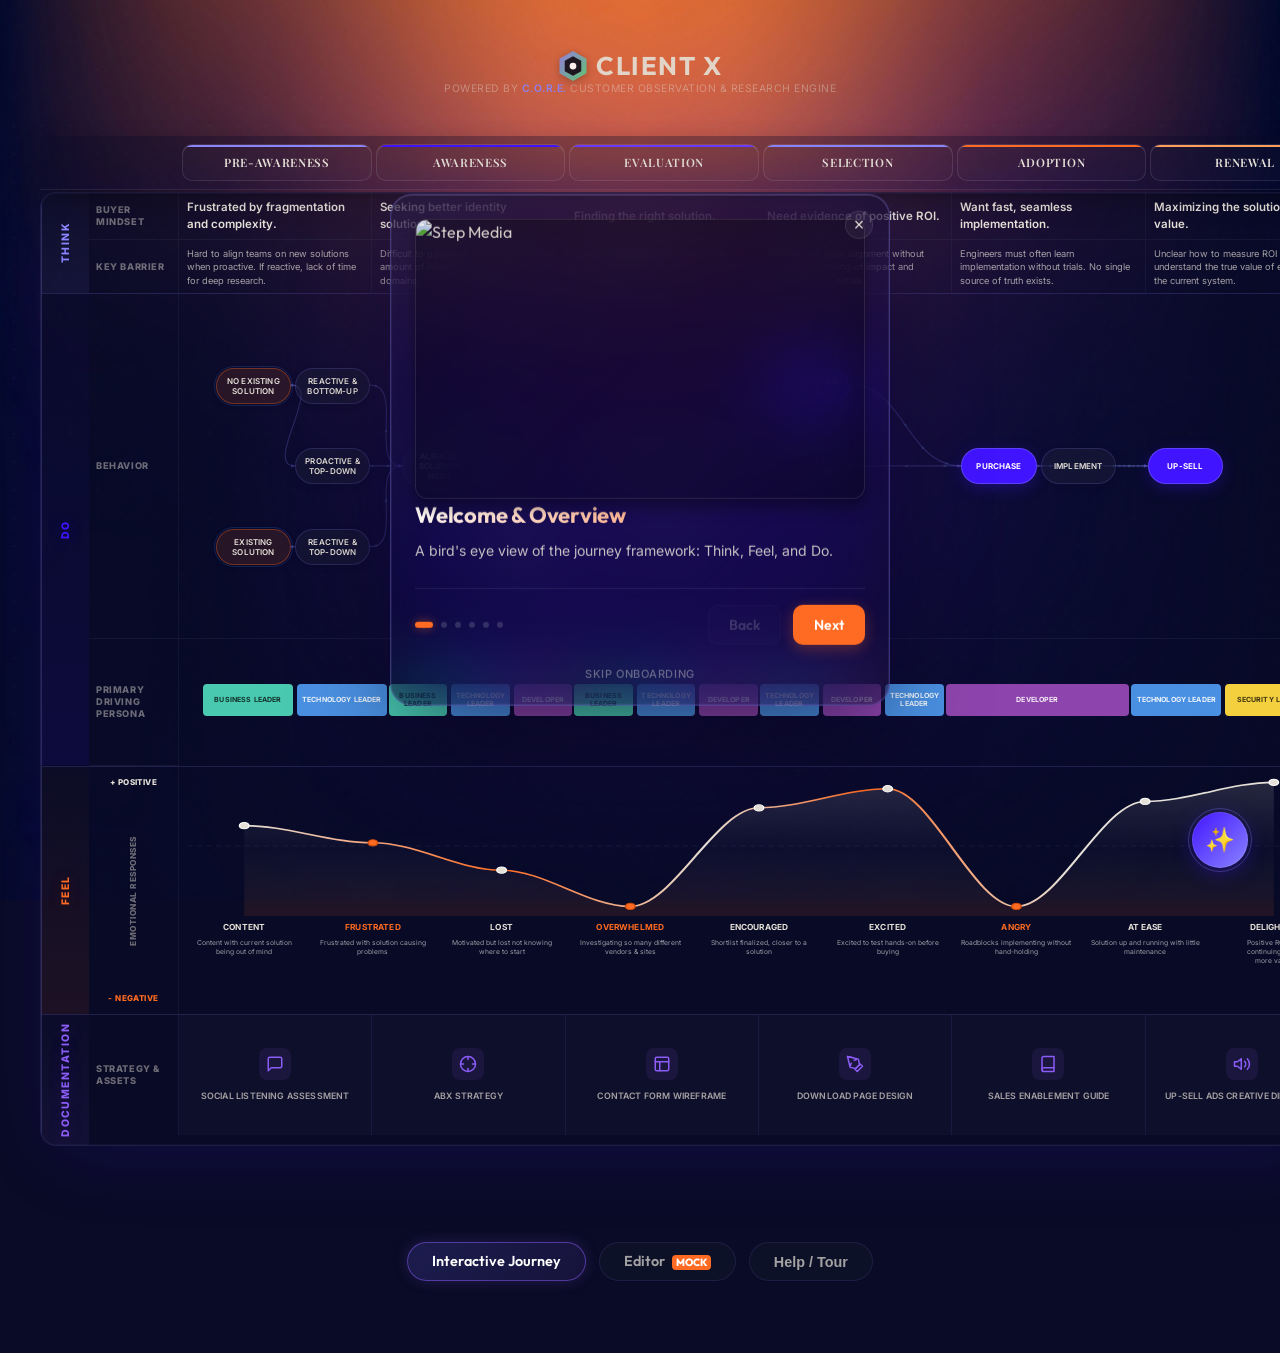
==== commit bd3374b9: "Implement mock Journey Editor, enhance FEEL section interactivity, and update persona/documentation " ====
--- a/journey2.html
+++ b/journey2.html
@@ -7,6 +7,7 @@
     <title>Interactive User Journey</title>
     <link rel="stylesheet" href="style.css">
     <link rel="stylesheet" href="okta-journey.css">
+    <link rel="stylesheet" href="onboarding.css">
     <link
         href="https://fonts.googleapis.com/css2?family=Outfit:wght@300;400;500;600;700;800&family=Playfair+Display:ital,wght@0,400;0,500;0,600;0,700;1,400;1,500&family=Inter:wght@300;400;500;600;700&display=swap"
         rel="stylesheet">
@@ -19,604 +20,723 @@
     <div class="floating-orb"></div>
 
     <div class="app-container">
-        <header class="app-header okta-logo-header">
-            <div class="core-logo-block">
-                <div class="core-client-logo">
-                    <svg xmlns="http://www.w3.org/2000/svg" viewBox="0 0 40 40" width="30" height="30"
-                        class="client-logo-icon" style="flex-shrink: 0; min-width: 30px; min-height: 30px;">
-                        <defs>
-                            <linearGradient id="logo-hex-grad" x1="0%" y1="0%" x2="100%" y2="100%">
-                                <stop offset="0%" stop-color="#8884FF" />
-                                <stop offset="100%" stop-color="#4ADE80" />
-                            </linearGradient>
-                        </defs>
-                        <path d="M20 0 L38 10.4 L38 29.6 L20 40 L2 29.6 L2 10.4 Z" fill="url(#logo-hex-grad)"
-                            opacity="0.9" />
-                        <path d="M20 7 L31 13 L31 27 L20 33 L9 27 L9 13 Z" fill="#0A0F1C" />
-                        <circle cx="20" cy="20" r="4.5" fill="#FFFFFF" />
-                    </svg>
-                    <div class="core-client-name">Client X</div>
-                </div>
-                <div class="core-powered-by">Powered by <strong>C.O.R.E.</strong> Customer Observation & Research Engine
-                </div>
-            </div>
-        </header>
-
-        <!-- ═══════════ OKTA JOURNEY MAP ═══════════ -->
-        <div class="okta-journey">
-
-            <!-- Column Headers -->
-            <div class="okta-col-headers">
-                <div class="okta-col-header-spacer"></div>
-                <div class="okta-col-header">Pre-Awareness</div>
-                <div class="okta-col-header">Awareness</div>
-                <div class="okta-col-header">Evaluation</div>
-                <div class="okta-col-header">Selection</div>
-                <div class="okta-col-header">Adoption</div>
-                <div class="okta-col-header">Renewal</div>
-            </div>
-
-            <!-- Main Body -->
-            <div class="okta-body">
-
-                <div class="okta-content">
-
-                    <!-- ═══════════ THINK ═══════════ -->
-                    <div class="okta-row-wrapper">
-                        <div class="okta-row-label think-label">Think</div>
-                        <div class="okta-think">
-                            <div class="think-sub-row">
-                                <div class="think-row-label">Buyer Mindset</div>
-                                <div class="think-cell buyer-mindset"
-                                    data-full-text="I am frustrated with fragmentation, increasing complexity from my remote workforce, and identity-based threats.">
-                                    Frustrated by fragmentation and complexity.</div>
-                                <div class="think-cell buyer-mindset"
-                                    data-full-text="I believe a better identity solution is the key to helping me reduce risk, reduce complexity, and accelerate automation.">
-                                    Seeking better identity solution.</div>
-                                <div class="think-cell buyer-mindset"
-                                    data-full-text="I want to make sure I find the right solution for my specific needs.">
-                                    Finding the right solution.</div>
-                                <div class="think-cell buyer-mindset"
-                                    data-full-text="I want evidence that the identity solution I choose is the right one and will have a positive ROI.">
-                                    Need evidence of positive ROI.</div>
-                                <div class="think-cell buyer-mindset"
-                                    data-full-text="I want to get this new solution up and running as soon &amp; seamlessly as possible to finally resolve this problem.">
-                                    Want fast, seamless implementation.</div>
-                                <div class="think-cell buyer-mindset"
-                                    data-full-text="I wonder if I can get more out of this solution.">Maximizing the
-                                    solution's value.</div>
-                            </div>
-                            <div class="think-sub-row">
-                                <div class="think-row-label">Key Barrier</div>
-                                <div class="think-cell">Hard to align teams on new solutions when proactive. If
-                                    reactive, lack of time for deep research.</div>
-                                <div class="think-cell">Difficult to parse and synthesize the vast amount of information
-                                    across different domains.</div>
-                                <div class="think-cell">Lack of resources to directly compare vendor products and
-                                    pricing for specific use cases.</div>
-                                <div class="think-cell">Hard to gain team alignment without clear understanding of
-                                    impact and implementation details.</div>
-                                <div class="think-cell">Engineers must often learn implementation without trials. No
-                                    single source of truth exists.</div>
-                                <div class="think-cell">Unclear how to measure ROI or understand the true value of
-                                    expanding the current system.</div>
-                            </div>
-                        </div>
-                    </div>
-
-                    <!-- ═══════════ DO ═══════════ -->
-                    <div class="okta-row-wrapper">
-                        <div class="okta-row-label do-label">Do</div>
-                        <div class="okta-do">
-
-                            <!-- Row 1: Behavior / Flowchart -->
-                            <div class="do-sub-label">Behavior</div>
-                            <div class="do-main-area" id="flowchart-area">
-
-                                <!-- Fingerprint legend (Removed context) -->
-                                <div class="fp-legend" style="display: none;"></div>
-
-                                <!-- SVG overlay for connector lines -->
-                                <svg id="flowchart-svg" class="flowchart-svg"></svg>
-
-                                <!-- Flowchart nodes — 3 lane grid layout -->
-                                <div class="do-flowchart" id="do-flowchart">
+        <div id="journey-view" class="view-content active">
+            <header class="app-header okta-logo-header">
+                <div class="core-logo-block">
+                    <div class="core-client-logo">
+                        <svg xmlns="http://www.w3.org/2000/svg" viewBox="0 0 40 40" width="30" height="30"
+                            class="client-logo-icon" style="flex-shrink: 0; min-width: 30px; min-height: 30px;">
+                            <defs>
+                                <linearGradient id="logo-hex-grad" x1="0%" y1="0%" x2="100%" y2="100%">
+                                    <stop offset="0%" stop-color="#8884FF" />
+                                    <stop offset="100%" stop-color="#4ADE80" />
+                                </linearGradient>
+                            </defs>
+                            <path d="M20 0 L38 10.4 L38 29.6 L20 40 L2 29.6 L2 10.4 Z" fill="url(#logo-hex-grad)"
+                                opacity="0.9" />
+                            <path d="M20 7 L31 13 L31 27 L20 33 L9 27 L9 13 Z" fill="#0A0F1C" />
+                            <circle cx="20" cy="20" r="4.5" fill="#FFFFFF" />
+                        </svg>
+                        <div class="core-client-name">Client X</div>
+                    </div>
+                    <div class="core-powered-by">Powered by <strong>C.O.R.E.</strong> Customer Observation & Research
+                        Engine
+                    </div>
+                </div>
+            </header>
+
+            <!-- ═══════════ OKTA JOURNEY MAP ═══════════ -->
+            <div class="okta-journey">
+
+                <!-- Column Headers -->
+                <div class="okta-col-headers">
+                    <div class="okta-col-header-spacer"></div>
+                    <div class="okta-col-header">Pre-Awareness</div>
+                    <div class="okta-col-header">Awareness</div>
+                    <div class="okta-col-header">Evaluation</div>
+                    <div class="okta-col-header">Selection</div>
+                    <div class="okta-col-header">Adoption</div>
+                    <div class="okta-col-header">Renewal</div>
+                </div>
+
+                <!-- Main Body -->
+                <div class="okta-body">
+
+                    <div class="okta-content">
+
+                        <!-- ═══════════ THINK ═══════════ -->
+                        <div class="okta-row-wrapper">
+                            <div class="okta-row-label think-label">Think</div>
+                            <div class="okta-think">
+                                <div class="think-sub-row">
+                                    <div class="think-row-label">Buyer Mindset</div>
+                                    <div class="think-cell buyer-mindset"
+                                        data-full-text="I am frustrated with fragmentation, increasing complexity from my remote workforce, and identity-based threats.">
+                                        Frustrated by fragmentation and complexity.</div>
+                                    <div class="think-cell buyer-mindset"
+                                        data-full-text="I believe a better identity solution is the key to helping me reduce risk, reduce complexity, and accelerate automation.">
+                                        Seeking better identity solution.</div>
+                                    <div class="think-cell buyer-mindset"
+                                        data-full-text="I want to make sure I find the right solution for my specific needs.">
+                                        Finding the right solution.</div>
+                                    <div class="think-cell buyer-mindset"
+                                        data-full-text="I want evidence that the identity solution I choose is the right one and will have a positive ROI.">
+                                        Need evidence of positive ROI.</div>
+                                    <div class="think-cell buyer-mindset"
+                                        data-full-text="I want to get this new solution up and running as soon &amp; seamlessly as possible to finally resolve this problem.">
+                                        Want fast, seamless implementation.</div>
+                                    <div class="think-cell buyer-mindset"
+                                        data-full-text="I wonder if I can get more out of this solution.">Maximizing the
+                                        solution's value.</div>
+                                </div>
+                                <div class="think-sub-row">
+                                    <div class="think-row-label">Key Barrier</div>
+                                    <div class="think-cell">Hard to align teams on new solutions when proactive. If
+                                        reactive, lack of time for deep research.</div>
+                                    <div class="think-cell">Difficult to parse and synthesize the vast amount of
+                                        information
+                                        across different domains.</div>
+                                    <div class="think-cell">Lack of resources to directly compare vendor products and
+                                        pricing for specific use cases.</div>
+                                    <div class="think-cell">Hard to gain team alignment without clear understanding of
+                                        impact and implementation details.</div>
+                                    <div class="think-cell">Engineers must often learn implementation without trials. No
+                                        single source of truth exists.</div>
+                                    <div class="think-cell">Unclear how to measure ROI or understand the true value of
+                                        expanding the current system.</div>
+                                </div>
+                            </div>
+                        </div>
+
+                        <!-- ═══════════ DO ═══════════ -->
+                        <div class="okta-row-wrapper">
+                            <div class="okta-row-label do-label">Do</div>
+                            <div class="okta-do">
+
+                                <!-- Row 1: Behavior / Flowchart -->
+                                <div class="do-sub-label">Behavior</div>
+                                <div class="do-main-area" id="flowchart-area">
+
+                                    <!-- Fingerprint legend (Removed context) -->
+                                    <div class="fp-legend" style="display: none;"></div>
+
+                                    <!-- SVG overlay for connector lines -->
+                                    <svg id="flowchart-svg" class="flowchart-svg"></svg>
+
+                                    <!-- Flowchart nodes — 3 lane grid layout -->
+                                    <div class="do-flowchart" id="do-flowchart">
+                                        <!-- PRE-AWARENESS -->
+                                        <div class="flow-col">
+                                            <div class="lane upper-lane">
+                                                <div class="journey-node start-node" id="node-A1">No Existing Solution
+                                                </div>
+                                                <div class="journey-node" id="node-B1">Reactive &amp; Bottom-Up</div>
+                                            </div>
+                                            <div class="lane middle-lane">
+                                                <div></div>
+                                                <div class="journey-node" id="node-B2">Proactive &amp; Top-Down</div>
+                                            </div>
+                                            <div class="lane bottom-lane">
+                                                <div class="journey-node start-node" id="node-A2">Existing Solution
+                                                </div>
+                                                <div class="journey-node" id="node-B3">Reactive &amp; Top-Down</div>
+                                            </div>
+                                        </div>
+                                        <!-- AWARENESS -->
+                                        <div class="flow-col">
+                                            <div class="lane upper-lane"></div>
+                                            <div class="lane middle-lane">
+                                                <div class="journey-node" id="node-C1">Align on Solution Need</div>
+                                                <div class="journey-node" id="node-C2">Find Vendors</div>
+                                            </div>
+                                            <div class="lane bottom-lane">
+                                                <div></div>
+                                                <div class="journey-node" id="node-C3">Peer recommendations</div>
+                                            </div>
+                                        </div>
+                                        <!-- EVALUATION -->
+                                        <div class="flow-col">
+                                            <div class="lane upper-lane"></div>
+                                            <div class="lane middle-lane">
+                                                <div class="journey-node" id="node-D2">Evaluate Business Value</div>
+                                                <div class="journey-node" id="node-D4">Narrow the Shortlist</div>
+                                            </div>
+                                            <div class="lane bottom-lane">
+                                                <div class="journey-node" id="node-D5"
+                                                    style="grid-column: span 2; margin: 0 auto; cursor: pointer;"
+                                                    data-embed="https://docs.google.com/presentation/d/1t5lwo-0Ch_v028Tw0usvRzQrcCLfJqYzUId3uogsUXQ/embed?rm=minimal">
+                                                    Contact Us</div>
+                                            </div>
+                                        </div>
+                                        <!-- SELECTION -->
+                                        <div class="flow-col">
+                                            <div class="lane upper-lane">
+                                                <div class="journey-node action-node" id="node-E1">Download Trial</div>
+                                            </div>
+                                            <div class="lane middle-lane">
+                                                <div class="journey-node" id="node-E2">Test &amp; Validate</div>
+                                            </div>
+                                            <div class="lane bottom-lane"></div>
+                                        </div>
+                                        <!-- ADOPTION & IMPLEMENTATION -->
+                                        <div class="flow-col">
+                                            <div class="lane upper-lane"></div>
+                                            <div class="lane middle-lane">
+                                                <div class="journey-node action-node" id="node-F1">Purchase</div>
+                                                <div class="journey-node" id="node-F2">Implement</div>
+                                            </div>
+                                            <div class="lane bottom-lane"></div>
+                                        </div>
+                                        <!-- RENEWAL -->
+                                        <div class="flow-col">
+                                            <div class="lane upper-lane"></div>
+                                            <div class="lane middle-lane">
+                                                <div class="journey-node action-node" id="node-G2">Up-Sell</div>
+                                            </div>
+                                            <div class="lane bottom-lane"></div>
+                                        </div>
+                                    </div>
+                                </div>
+
+                                <!-- Row 2: Primary Driving Persona -->
+                                <div class="do-sub-label">Primary Driving Persona</div>
+                                <div class="do-main-area" style="border-bottom:none;">
+
+                                    <div class="persona-track-row">
+                                        <div class="persona-col">
+                                            <div class="persona-bar biz">Business Leader</div>
+                                            <div class="persona-bar tech">Technology Leader</div>
+                                        </div>
+                                        <div class="persona-col">
+                                            <div class="persona-bar biz">Business Leader</div>
+                                            <div class="persona-bar tech">Technology Leader</div>
+                                            <div class="persona-bar dev">Developer</div>
+                                        </div>
+                                        <div class="persona-col">
+                                            <div class="persona-bar biz">Business Leader</div>
+                                            <div class="persona-bar tech">Technology Leader</div>
+                                            <div class="persona-bar dev">Developer</div>
+                                        </div>
+                                        <div class="persona-col">
+                                            <div class="persona-bar tech">Technology Leader</div>
+                                            <div class="persona-bar dev">Developer</div>
+                                            <div class="persona-bar tech">Technology Leader</div>
+                                        </div>
+                                        <div class="persona-col">
+                                            <div class="persona-bar dev">Developer</div>
+                                        </div>
+                                        <div class="persona-col">
+                                            <div class="persona-bar tech">Technology Leader</div>
+                                            <div class="persona-bar sec">Security Leader</div>
+                                        </div>
+                                    </div>
+                                </div>
+                            </div>
+                        </div>
+
+                        <!-- ═══════════ FEEL ═══════════ -->
+                        <div class="okta-row-wrapper feel-row-wrapper" data-pulse-topic="auth0"
+                            title="Click to view Social Listening Analytics">
+                            <div class="okta-row-label feel-row">Feel</div>
+                            <div class="okta-feel">
+                                <!-- ... existing feel content ... -->
+                                <div class="feel-y-axis">
+                                    <span class="feel-y-label positive">+ Positive</span>
+                                    <span class="feel-y-title">Emotional Responses</span>
+                                    <span class="feel-y-label negative">- Negative</span>
+                                </div>
+                                <div class="feel-data-area">
+                                    <!-- SVG Emotional Curve -->
+                                    <svg id="feel-curve-svg" class="feel-curve-svg" viewBox="0 0 1200 220"
+                                        preserveAspectRatio="none">
+                                        <defs>
+                                            <linearGradient id="curveGradient" x1="0" y1="0" x2="0" y2="1">
+                                                <stop offset="0%" stop-color="rgba(229, 224, 216, 0.35)" />
+                                                <!-- Shell -->
+                                                <stop offset="50%" stop-color="rgba(229, 224, 216, 0.05)" />
+                                                <!-- Shell -->
+                                                <stop offset="100%" stop-color="rgba(255, 107, 34, 0.25)" />
+                                                <!-- Solar -->
+                                            </linearGradient>
+                                            <linearGradient id="lineGradient" x1="0" y1="0" x2="1" y2="0">
+                                                <stop offset="0%" stop-color="#E5E0D8" />
+                                                <stop offset="25%" stop-color="#FF6B22" />
+                                                <stop offset="45%" stop-color="#E5E0D8" />
+                                                <stop offset="60%" stop-color="#FF6B22" />
+                                                <stop offset="80%" stop-color="#E5E0D8" />
+                                                <stop offset="100%" stop-color="#E5E0D8" />
+                                            </linearGradient>
+                                        </defs>
+                                        <!-- Neutral baseline -->
+                                        <line x1="0" y1="110" x2="1200" y2="110" stroke="rgba(100,116,139,0.15)"
+                                            stroke-width="1" stroke-dasharray="6,4" />
+                                        <!-- Filled area under curve (9 points) -->
+                                        <path
+                                            d="M60,78 C105,78 150,105 195,105 C240,105 285,148 330,148 C375,148 420,205 465,205 C510,205 555,50 600,50 C645,50 690,20 735,20 C780,20 825,205 870,205 C915,205 960,40 1005,40 C1050,40 1095,10 1140,10 L1140,220 L60,220 Z"
+                                            fill="url(#curveGradient)" opacity="0.4" />
+                                        <!-- Main curve line -->
+                                        <path
+                                            d="M60,78 C105,78 150,105 195,105 C240,105 285,148 330,148 C375,148 420,205 465,205 C510,205 555,50 600,50 C645,50 690,20 735,20 C780,20 825,205 870,205 C915,205 960,40 1005,40 C1050,40 1095,10 1140,10"
+                                            fill="none" stroke="url(#lineGradient)" stroke-width="2.5"
+                                            stroke-linecap="round" stroke-linejoin="round" />
+                                        <!-- 9 Data point dots -->
+                                        <!-- 1: Content (slightly positive) -->
+                                        <circle cx="60" cy="78" r="5" fill="#E5E0D8" stroke="#ffffff"
+                                            stroke-width="1.5" />
+                                        <!-- 2: Frustrated (negative) -->
+                                        <circle cx="195" cy="105" r="5" fill="#FF6B22" stroke="#cc4a0c"
+                                            stroke-width="1.5" />
+                                        <!-- 3: Motivated/Lost (just below neutral) -->
+                                        <circle cx="330" cy="148" r="5" fill="#E5E0D8" stroke="#ffffff"
+                                            stroke-width="1.5" />
+                                        <!-- 4: Overwhelmed (deepest low) -->
+                                        <circle cx="465" cy="205" r="5" fill="#FF6B22" stroke="#cc4a0c"
+                                            stroke-width="1.5" />
+                                        <!-- 5: Encouraged (positive) -->
+                                        <circle cx="600" cy="50" r="5" fill="#E5E0D8" stroke="#ffffff"
+                                            stroke-width="1.5" />
+                                        <!-- 6: Excited (peak positive) -->
+                                        <circle cx="735" cy="20" r="5" fill="#E5E0D8" stroke="#ffffff"
+                                            stroke-width="1.5" />
+                                        <!-- 7: Angry (deep negative) -->
+                                        <circle cx="870" cy="205" r="5" fill="#FF6B22" stroke="#cc4a0c"
+                                            stroke-width="1.5" />
+                                        <!-- 8: At Ease (positive) -->
+                                        <circle cx="1005" cy="40" r="5" fill="#E5E0D8" stroke="#ffffff"
+                                            stroke-width="1.5" />
+                                        <!-- 9: Delighted (highest peak) -->
+                                        <circle cx="1140" cy="10" r="5" fill="#E5E0D8" stroke="#ffffff"
+                                            stroke-width="1.5" />
+                                    </svg>
+                                    <!-- Labels positioned below the curve -->
+                                    <div class="feel-labels">
+                                        <div class="feel-label" style="left: 5%;">
+                                            <span class="feel-emotion positive">Content</span>
+                                            <span class="feel-desc">Content with current solution being out of
+                                                mind</span>
+                                            <div class="social-tooltip">
+                                                <div class="social-header">
+                                                    <div class="social-avatar dev-avatar"></div>
+                                                    <div class="social-user">
+                                                        <span class="social-name">Sarah Chen</span>
+                                                        <span class="social-handle">@sarahchen_dev</span>
+                                                    </div>
+                                                    <span class="social-time">2h</span>
+                                                </div>
+                                                <div class="social-body">
+                                                    Honestly forgot we even had an identity provider until I had to
+                                                    check
+                                                    the billing today. The best kind of software is the kind you never
+                                                    have
+                                                    to think about. 😌 #devops
+                                                </div>
+                                                <div class="social-footer">
+                                                    <span>💬 2</span>
+                                                    <span>🔁 1</span>
+                                                    <span>❤️ 24</span>
+                                                </div>
+                                            </div>
+                                        </div>
+                                        <div class="feel-label hover-glow" style="left: 16.25%; cursor: pointer;"
+                                            title="View Pulse Analytics for Frustrated" data-pulse-topic="api">
+                                            <span class="feel-emotion negative">Frustrated</span>
+                                            <span class="feel-desc">Frustrated with solution causing problems</span>
+                                            <div class="social-tooltip">
+                                                <div class="social-header">
+                                                    <div class="social-avatar tech-avatar"></div>
+                                                    <div class="social-user">
+                                                        <span class="social-name">Marcus Johnson</span>
+                                                        <span class="social-handle">@marcusj_tech</span>
+                                                    </div>
+                                                    <span class="social-time">45m</span>
+                                                </div>
+                                                <div class="social-body">
+                                                    Why does every new app integration require a custom script and duct
+                                                    tape? Our current identity "solution" is becoming a full-time job to
+                                                    maintain. There has to be a better way... 😤 #ITProblems
+                                                </div>
+                                                <div class="social-footer">
+                                                    <span>💬 12</span>
+                                                    <span>🔁 4</span>
+                                                    <span>❤️ 89</span>
+                                                </div>
+                                            </div>
+                                        </div>
+                                        <div class="feel-label" style="left: 27.5%;">
+                                            <span class="feel-emotion mixed">Lost</span>
+                                            <span class="feel-desc">Motivated but lost not knowing where to start</span>
+                                            <div class="social-tooltip">
+                                                <div class="social-header">
+                                                    <div class="social-avatar biz-avatar"></div>
+                                                    <div class="social-user">
+                                                        <span class="social-name">Elena Rodriguez</span>
+                                                        <span class="social-handle">@elena_leads</span>
+                                                    </div>
+                                                    <span class="social-time">1d</span>
+                                                </div>
+                                                <div class="social-body">
+                                                    Got the green light for an IAM overhaul! 🎉 Now looking at the
+                                                    vendor
+                                                    landscape and... wow. It's a jungle out there. How do we even begin
+                                                    to
+                                                    compare these features apples-to-apples? 🤔
+                                                </div>
+                                                <div class="social-footer">
+                                                    <span>💬 5</span>
+                                                    <span>🔁 0</span>
+                                                    <span>❤️ 18</span>
+                                                </div>
+                                            </div>
+                                        </div>
+                                        <div class="feel-label hover-glow" style="left: 38.75%; cursor: pointer;"
+                                            title="View Pulse Analytics for Overwhelmed" data-pulse-topic="dev">
+                                            <span class="feel-emotion negative">Overwhelmed</span>
+                                            <span class="feel-desc">Investigating so many different vendors &amp;
+                                                sites</span>
+                                            <div class="social-tooltip">
+                                                <div class="social-header">
+                                                    <div class="social-avatar sec-avatar"></div>
+                                                    <div class="social-user">
+                                                        <span class="social-name">David Kim</span>
+                                                        <span class="social-handle">@dk_secure</span>
+                                                    </div>
+                                                    <span class="social-time">3h</span>
+                                                </div>
+                                                <div class="social-body">
+                                                    I've read 14 whitepapers, sat through 5 demos, and have 3
+                                                    spreadsheets
+                                                    of feature matrices. My brain feels like mush. Every vendor claims
+                                                    they
+                                                    can do everything. Finding the actual truth is exhausting. 🫠
+                                                </div>
+                                                <div class="social-footer">
+                                                    <span>💬 28</span>
+                                                    <span>🔁 15</span>
+                                                    <span>❤️ 204</span>
+                                                </div>
+                                            </div>
+                                        </div>
+                                        <div class="feel-label" style="left: 50%;">
+                                            <span class="feel-emotion positive">Encouraged</span>
+                                            <span class="feel-desc">Shortlist finalized, closer to a solution</span>
+                                            <div class="social-tooltip">
+                                                <div class="social-header">
+                                                    <div class="social-avatar tech-avatar"></div>
+                                                    <div class="social-user">
+                                                        <span class="social-name">Marcus Johnson</span>
+                                                        <span class="social-handle">@marcusj_tech</span>
+                                                    </div>
+                                                    <span class="social-time">5h</span>
+                                                </div>
+                                                <div class="social-body">
+                                                    Finally narrowed it down to two identity vendors! 🎯 Both seem
+                                                    capable
+                                                    of handling our edge cases. Really hoping the POC phase proves
+                                                    they're
+                                                    as good as the sales pitch. Light at the end of the tunnel... 💡
+                                                </div>
+                                                <div class="social-footer">
+                                                    <span>💬 4</span>
+                                                    <span>🔁 2</span>
+                                                    <span>❤️ 45</span>
+                                                </div>
+                                            </div>
+                                        </div>
+                                        <div class="feel-label" style="left: 61.25%;">
+                                            <span class="feel-emotion positive">Excited</span>
+                                            <span class="feel-desc">Excited to test hands-on before buying</span>
+                                            <div class="social-tooltip">
+                                                <div class="social-header">
+                                                    <div class="social-avatar dev-avatar"></div>
+                                                    <div class="social-user">
+                                                        <span class="social-name">Sarah Chen</span>
+                                                        <span class="social-handle">@sarahchen_dev</span>
+                                                    </div>
+                                                    <span class="social-time">10m</span>
+                                                </div>
+                                                <div class="social-body">
+                                                    Just got trial access! 🚀 The API documentation is actually readable
+                                                    and
+                                                    the SDK works out of the box. Building the test integration right
+                                                    now
+                                                    and having way too much fun. Let's build! 💻✨
+                                                </div>
+                                                <div class="social-footer">
+                                                    <span>💬 8</span>
+                                                    <span>🔁 3</span>
+                                                    <span>❤️ 112</span>
+                                                </div>
+                                            </div>
+                                        </div>
+                                        <div class="feel-label" style="left: 72.5%;">
+                                            <span class="feel-emotion negative">Angry</span>
+                                            <span class="feel-desc">Roadblocks implementing without hand-holding</span>
+                                            <div class="social-tooltip" data-emotion="angry">
+                                                <div class="social-header">
+                                                    <div class="social-avatar dev-avatar"></div>
+                                                    <div class="social-user">
+                                                        <span class="social-name">Sarah Chen</span>
+                                                        <span class="social-handle">@sarahchen_dev</span>
+                                                    </div>
+                                                    <span class="social-time">2h</span>
+                                                </div>
+                                                <div class="social-body">
+                                                    Why is setting up SAML federation treated like forbidden dark
+                                                    magic?! 😤
+                                                    Documentation implies it's "3 easy steps", but doesn't mention the
+                                                    45
+                                                    unstated assumptions. Begging for proper self-serve docs right now.
+                                                    We
+                                                    shouldn't need a support ticket to map attributes! 📉
+                                                </div>
+                                                <div class="social-footer">
+                                                    <span>💬 34</span>
+                                                    <span>🔁 22</span>
+                                                    <span>❤️ 315</span>
+                                                </div>
+                                            </div>
+                                        </div>
+                                        <div class="feel-label" style="left: 83.75%;">
+                                            <span class="feel-emotion positive">At Ease</span>
+                                            <span class="feel-desc">Solution up and running with little
+                                                maintenance</span>
+                                            <div class="social-tooltip">
+                                                <div class="social-header">
+                                                    <div class="social-avatar biz-avatar"></div>
+                                                    <div class="social-user">
+                                                        <span class="social-name">Elena Rodriguez</span>
+                                                        <span class="social-handle">@elena_leads</span>
+                                                    </div>
+                                                    <span class="social-time">4d</span>
+                                                </div>
+                                                <div class="social-body">
+                                                    First week with the new IAM platform fully rolled out. Zero critical
+                                                    PagerDuty alerts, SSO is working perfectly, and IT tickets have
+                                                    dropped
+                                                    40%. I can finally sleep through the night. ☕️📈
+                                                </div>
+                                                <div class="social-footer">
+                                                    <span>💬 1</span>
+                                                    <span>🔁 0</span>
+                                                    <span>❤️ 56</span>
+                                                </div>
+                                            </div>
+                                        </div>
+                                        <div class="feel-label" style="left: 95%;">
+                                            <span class="feel-emotion positive">Delighted</span>
+                                            <span class="feel-desc">Positive ROI and continuing to get more value</span>
+                                            <div class="social-tooltip tooltip-right">
+                                                <div class="social-header">
+                                                    <div class="social-avatar sec-avatar"></div>
+                                                    <div class="social-user">
+                                                        <span class="social-name">David Kim</span>
+                                                        <span class="social-handle">@dk_secure</span>
+                                                    </div>
+                                                    <span class="social-time">1w</span>
+                                                </div>
+                                                <div class="social-body">
+                                                    Just presented the Q3 security review. Not only have we secured our
+                                                    entire perimeter, but the new automated onboarding saved us 200
+                                                    hours
+                                                    this month alone. Best vendor decision we've made all year. 🏆💰
+                                                </div>
+                                                <div class="social-footer">
+                                                    <span>💬 14</span>
+                                                    <span>🔁 8</span>
+                                                    <span>❤️ 188</span>
+                                                </div>
+                                            </div>
+                                        </div>
+                                    </div>
+                                </div>
+                            </div>
+                        </div>
+
+                        <!-- ═══════════ DOCUMENTATION ═══════════ -->
+                        <div class="okta-row-wrapper">
+                            <div class="okta-row-label doc-label">Documentation</div>
+                            <div class="okta-doc">
+                                <div class="doc-sub-row">
+                                    <div class="doc-row-label">Strategy & Assets</div>
+
                                     <!-- PRE-AWARENESS -->
-                                    <div class="flow-col">
-                                        <div class="lane upper-lane">
-                                            <div class="journey-node start-node" id="node-A1">No Existing Solution</div>
-                                            <div class="journey-node" id="node-B1">Reactive &amp; Bottom-Up</div>
-                                        </div>
-                                        <div class="lane middle-lane">
-                                            <div></div>
-                                            <div class="journey-node" id="node-B2">Proactive &amp; Top-Down</div>
-                                        </div>
-                                        <div class="lane bottom-lane">
-                                            <div class="journey-node start-node" id="node-A2">Existing Solution</div>
-                                            <div class="journey-node" id="node-B3">Reactive &amp; Top-Down</div>
-                                        </div>
+                                    <div class="doc-item" style="cursor: pointer;"
+                                        data-embed="https://docs.google.com/presentation/d/1t5lwo-0Ch_v028Tw0usvRzQrcCLfJqYzUId3uogsUXQ/embed?rm=minimal">
+                                        <div class="doc-icon">
+                                            <svg viewBox="0 0 24 24" fill="none" stroke="currentColor" stroke-width="2"
+                                                stroke-linecap="round" stroke-linejoin="round">
+                                                <path d="M21 15a2 2 0 0 1-2 2H7l-4 4V5a2 2 0 0 1 2-2h14a2 2 0 0 1 2 2z">
+                                                </path>
+                                            </svg>
+                                        </div>
+                                        <span class="doc-name">Social Listening Assessment</span>
                                     </div>
                                     <!-- AWARENESS -->
-                                    <div class="flow-col">
-                                        <div class="lane upper-lane"></div>
-                                        <div class="lane middle-lane">
-                                            <div class="journey-node" id="node-C1">Align on Solution Need</div>
-                                            <div class="journey-node" id="node-C2">Find Vendors</div>
-                                        </div>
-                                        <div class="lane bottom-lane">
-                                            <div></div>
-                                            <div class="journey-node" id="node-C3">Peer recommendations</div>
-                                        </div>
+                                    <div class="doc-item" style="cursor: pointer;"
+                                        data-embed="https://docs.google.com/presentation/d/1t5lwo-0Ch_v028Tw0usvRzQrcCLfJqYzUId3uogsUXQ/embed?rm=minimal">
+                                        <div class="doc-icon">
+                                            <svg viewBox="0 0 24 24" fill="none" stroke="currentColor" stroke-width="2"
+                                                stroke-linecap="round" stroke-linejoin="round">
+                                                <circle cx="12" cy="12" r="10"></circle>
+                                                <line x1="22" y1="12" x2="18" y2="12"></line>
+                                                <line x1="6" y1="12" x2="2" y2="12"></line>
+                                                <line x1="12" y1="6" x2="12" y2="2"></line>
+                                                <line x1="12" y1="22" x2="12" y2="18"></line>
+                                            </svg>
+                                        </div>
+                                        <span class="doc-name">ABX Strategy</span>
                                     </div>
                                     <!-- EVALUATION -->
-                                    <div class="flow-col">
-                                        <div class="lane upper-lane"></div>
-                                        <div class="lane middle-lane">
-                                            <div class="journey-node" id="node-D2">Evaluate Business Value</div>
-                                            <div class="journey-node" id="node-D4">Narrow the Shortlist</div>
-                                        </div>
-                                        <div class="lane bottom-lane">
-                                            <div class="journey-node" id="node-D5"
-                                                style="grid-column: span 2; margin: 0 auto; cursor: pointer;"
-                                                data-embed="https://docs.google.com/presentation/d/11luVwrAk7U1uM4dIpQXzjFIR9GOXmnaV9HTUJnsZTro/embed?rm=minimal">
-                                                Contact sales</div>
-                                        </div>
+                                    <div class="doc-item" style="cursor: pointer;"
+                                        data-embed="https://docs.google.com/presentation/d/1t5lwo-0Ch_v028Tw0usvRzQrcCLfJqYzUId3uogsUXQ/embed?rm=minimal">
+                                        <div class="doc-icon">
+                                            <svg viewBox="0 0 24 24" fill="none" stroke="currentColor" stroke-width="2"
+                                                stroke-linecap="round" stroke-linejoin="round">
+                                                <rect x="3" y="3" width="18" height="18" rx="2" ry="2"></rect>
+                                                <line x1="3" y1="9" x2="21" y2="9"></line>
+                                                <line x1="9" y1="21" x2="9" y2="9"></line>
+                                            </svg>
+                                        </div>
+                                        <span class="doc-name">Contact Form Wireframe</span>
                                     </div>
                                     <!-- SELECTION -->
-                                    <div class="flow-col">
-                                        <div class="lane upper-lane">
-                                            <div class="journey-node action-node" id="node-E1">Download Trial</div>
-                                        </div>
-                                        <div class="lane middle-lane">
-                                            <div class="journey-node" id="node-E2">Test &amp; Validate</div>
-                                        </div>
-                                        <div class="lane bottom-lane"></div>
+                                    <div class="doc-item" style="cursor: pointer;"
+                                        data-embed="https://docs.google.com/presentation/d/1t5lwo-0Ch_v028Tw0usvRzQrcCLfJqYzUId3uogsUXQ/embed?rm=minimal">
+                                        <div class="doc-icon">
+                                            <svg viewBox="0 0 24 24" fill="none" stroke="currentColor" stroke-width="2"
+                                                stroke-linecap="round" stroke-linejoin="round">
+                                                <path d="M12 19l7-7 3 3-7 7-3-3z"></path>
+                                                <path d="M18 13l-1.5-7.5L2 2l3.5 14.5L13 18l5-5z"></path>
+                                                <path d="M2 2l7.5 1.5"></path>
+                                                <path d="M7 11l-1 3"></path>
+                                                <path d="M11 7l3-1"></path>
+                                            </svg>
+                                        </div>
+                                        <span class="doc-name">Download Page Design</span>
                                     </div>
-                                    <!-- ADOPTION & IMPLEMENTATION -->
-                                    <div class="flow-col">
-                                        <div class="lane upper-lane"></div>
-                                        <div class="lane middle-lane">
-                                            <div class="journey-node action-node" id="node-F1">Purchase</div>
-                                            <div class="journey-node" id="node-F2">Implement</div>
-                                        </div>
-                                        <div class="lane bottom-lane"></div>
+                                    <!-- ADOPTION -->
+                                    <div class="doc-item" style="cursor: pointer;"
+                                        data-embed="https://docs.google.com/presentation/d/1t5lwo-0Ch_v028Tw0usvRzQrcCLfJqYzUId3uogsUXQ/embed?rm=minimal">
+                                        <div class="doc-icon">
+                                            <svg viewBox="0 0 24 24" fill="none" stroke="currentColor" stroke-width="2"
+                                                stroke-linecap="round" stroke-linejoin="round">
+                                                <path d="M4 19.5A2.5 2.5 0 0 1 6.5 17H20"></path>
+                                                <path
+                                                    d="M6.5 2H20v20H6.5A2.5 2.5 0 0 1 4 19.5v-15A2.5 2.5 0 0 1 6.5 2z">
+                                                </path>
+                                            </svg>
+                                        </div>
+                                        <span class="doc-name">Sales Enablement Guide</span>
                                     </div>
                                     <!-- RENEWAL -->
-                                    <div class="flow-col">
-                                        <div class="lane upper-lane"></div>
-                                        <div class="lane middle-lane">
-                                            <div class="journey-node action-node" id="node-G2">Up-Sell</div>
-                                        </div>
-                                        <div class="lane bottom-lane"></div>
+                                    <div class="doc-item" style="cursor: pointer;"
+                                        data-embed="https://docs.google.com/presentation/d/1t5lwo-0Ch_v028Tw0usvRzQrcCLfJqYzUId3uogsUXQ/embed?rm=minimal">
+                                        <div class="doc-icon">
+                                            <svg viewBox="0 0 24 24" fill="none" stroke="currentColor" stroke-width="2"
+                                                stroke-linecap="round" stroke-linejoin="round">
+                                                <path d="M11 5L6 9H2v6h4l5 4V5z"></path>
+                                                <path d="M19.07 4.93a10 10 0 0 1 0 14.14"></path>
+                                                <path d="M15.54 8.46a5 5 0 0 1 0 7.07"></path>
+                                            </svg>
+                                        </div>
+                                        <span class="doc-name">Up-sell Ads Creative Direction</span>
                                     </div>
                                 </div>
                             </div>
-
-                            <!-- Row 2: Primary Driving Persona -->
-                            <div class="do-sub-label">Primary Driving Persona</div>
-                            <div class="do-main-area" style="border-bottom:none;">
-
-                                <div class="persona-track-row">
-                                    <div class="persona-col">
-                                        <div class="persona-bar biz">Business Leader</div>
-                                        <div class="persona-bar tech">Technology Leader</div>
-                                    </div>
-                                    <div class="persona-col">
-                                        <div class="persona-bar biz">Business Leader</div>
-                                        <div class="persona-bar tech">Technology Leader</div>
-                                        <div class="persona-bar dev">Developer</div>
-                                    </div>
-                                    <div class="persona-col">
-                                        <div class="persona-bar biz">Business Leader</div>
-                                        <div class="persona-bar tech">Technology Leader</div>
-                                        <div class="persona-bar dev">Developer</div>
-                                    </div>
-                                    <div class="persona-col">
-                                        <div class="persona-bar tech">Technology Leader</div>
-                                        <div class="persona-bar dev">Developer</div>
-                                        <div class="persona-bar tech">Technology Leader</div>
-                                    </div>
-                                    <div class="persona-col">
-                                        <div class="persona-bar dev">Developer</div>
-                                    </div>
-                                    <div class="persona-col">
-                                        <div class="persona-bar tech">Technology Leader</div>
-                                        <div class="persona-bar sec">Security Leader</div>
-                                    </div>
-                                </div>
-                            </div>
-                        </div>
-                    </div>
-
-                    <!-- ═══════════ FEEL ═══════════ -->
-                    <div class="okta-row-wrapper">
-                        <div class="okta-row-label feel-row">Feel</div>
-                        <div class="okta-feel">
-                            <!-- ... existing feel content ... -->
-                            <div class="feel-y-axis">
-                                <span class="feel-y-label positive">+ Positive</span>
-                                <span class="feel-y-title">Emotional Responses</span>
-                                <span class="feel-y-label negative">- Negative</span>
-                            </div>
-                            <div class="feel-data-area">
-                                <!-- SVG Emotional Curve -->
-                                <svg id="feel-curve-svg" class="feel-curve-svg" viewBox="0 0 1200 220"
-                                    preserveAspectRatio="none">
-                                    <defs>
-                                        <linearGradient id="curveGradient" x1="0" y1="0" x2="0" y2="1">
-                                            <stop offset="0%" stop-color="rgba(229, 224, 216, 0.35)" /> <!-- Shell -->
-                                            <stop offset="50%" stop-color="rgba(229, 224, 216, 0.05)" /> <!-- Shell -->
-                                            <stop offset="100%" stop-color="rgba(255, 107, 34, 0.25)" /> <!-- Solar -->
-                                        </linearGradient>
-                                        <linearGradient id="lineGradient" x1="0" y1="0" x2="1" y2="0">
-                                            <stop offset="0%" stop-color="#E5E0D8" />
-                                            <stop offset="25%" stop-color="#FF6B22" />
-                                            <stop offset="45%" stop-color="#E5E0D8" />
-                                            <stop offset="60%" stop-color="#FF6B22" />
-                                            <stop offset="80%" stop-color="#E5E0D8" />
-                                            <stop offset="100%" stop-color="#E5E0D8" />
-                                        </linearGradient>
-                                    </defs>
-                                    <!-- Neutral baseline -->
-                                    <line x1="0" y1="110" x2="1200" y2="110" stroke="rgba(100,116,139,0.15)"
-                                        stroke-width="1" stroke-dasharray="6,4" />
-                                    <!-- Filled area under curve (9 points) -->
-                                    <path
-                                        d="M60,78 C105,78 150,105 195,105 C240,105 285,148 330,148 C375,148 420,205 465,205 C510,205 555,50 600,50 C645,50 690,20 735,20 C780,20 825,205 870,205 C915,205 960,40 1005,40 C1050,40 1095,10 1140,10 L1140,220 L60,220 Z"
-                                        fill="url(#curveGradient)" opacity="0.4" />
-                                    <!-- Main curve line -->
-                                    <path
-                                        d="M60,78 C105,78 150,105 195,105 C240,105 285,148 330,148 C375,148 420,205 465,205 C510,205 555,50 600,50 C645,50 690,20 735,20 C780,20 825,205 870,205 C915,205 960,40 1005,40 C1050,40 1095,10 1140,10"
-                                        fill="none" stroke="url(#lineGradient)" stroke-width="2.5"
-                                        stroke-linecap="round" stroke-linejoin="round" />
-                                    <!-- 9 Data point dots -->
-                                    <!-- 1: Content (slightly positive) -->
-                                    <circle cx="60" cy="78" r="5" fill="#E5E0D8" stroke="#ffffff" stroke-width="1.5" />
-                                    <!-- 2: Frustrated (negative) -->
-                                    <circle cx="195" cy="105" r="5" fill="#FF6B22" stroke="#cc4a0c"
-                                        stroke-width="1.5" />
-                                    <!-- 3: Motivated/Lost (just below neutral) -->
-                                    <circle cx="330" cy="148" r="5" fill="#E5E0D8" stroke="#ffffff"
-                                        stroke-width="1.5" />
-                                    <!-- 4: Overwhelmed (deepest low) -->
-                                    <circle cx="465" cy="205" r="5" fill="#FF6B22" stroke="#cc4a0c"
-                                        stroke-width="1.5" />
-                                    <!-- 5: Encouraged (positive) -->
-                                    <circle cx="600" cy="50" r="5" fill="#E5E0D8" stroke="#ffffff" stroke-width="1.5" />
-                                    <!-- 6: Excited (peak positive) -->
-                                    <circle cx="735" cy="20" r="5" fill="#E5E0D8" stroke="#ffffff" stroke-width="1.5" />
-                                    <!-- 7: Angry (deep negative) -->
-                                    <circle cx="870" cy="205" r="5" fill="#FF6B22" stroke="#cc4a0c"
-                                        stroke-width="1.5" />
-                                    <!-- 8: At Ease (positive) -->
-                                    <circle cx="1005" cy="40" r="5" fill="#E5E0D8" stroke="#ffffff"
-                                        stroke-width="1.5" />
-                                    <!-- 9: Delighted (highest peak) -->
-                                    <circle cx="1140" cy="10" r="5" fill="#E5E0D8" stroke="#ffffff"
-                                        stroke-width="1.5" />
-                                </svg>
-                                <!-- Labels positioned below the curve -->
-                                <div class="feel-labels">
-                                    <div class="feel-label" style="left: 5%;">
-                                        <span class="feel-emotion positive">Content</span>
-                                        <span class="feel-desc">Content with current solution being out of mind</span>
-                                        <div class="social-tooltip">
-                                            <div class="social-header">
-                                                <div class="social-avatar dev-avatar"></div>
-                                                <div class="social-user">
-                                                    <span class="social-name">Sarah Chen</span>
-                                                    <span class="social-handle">@sarahchen_dev</span>
-                                                </div>
-                                                <span class="social-time">2h</span>
-                                            </div>
-                                            <div class="social-body">
-                                                Honestly forgot we even had an identity provider until I had to check
-                                                the billing today. The best kind of software is the kind you never have
-                                                to think about. 😌 #devops
-                                            </div>
-                                            <div class="social-footer">
-                                                <span>💬 2</span>
-                                                <span>🔁 1</span>
-                                                <span>❤️ 24</span>
-                                            </div>
-                                        </div>
-                                    </div>
-                                    <div class="feel-label hover-glow" style="left: 16.25%; cursor: pointer;"
-                                        title="View Pulse Analytics for Frustrated" data-pulse-topic="api">
-                                        <span class="feel-emotion negative">Frustrated</span>
-                                        <span class="feel-desc">Frustrated with solution causing problems</span>
-                                        <div class="social-tooltip">
-                                            <div class="social-header">
-                                                <div class="social-avatar tech-avatar"></div>
-                                                <div class="social-user">
-                                                    <span class="social-name">Marcus Johnson</span>
-                                                    <span class="social-handle">@marcusj_tech</span>
-                                                </div>
-                                                <span class="social-time">45m</span>
-                                            </div>
-                                            <div class="social-body">
-                                                Why does every new app integration require a custom script and duct
-                                                tape? Our current identity "solution" is becoming a full-time job to
-                                                maintain. There has to be a better way... 😤 #ITProblems
-                                            </div>
-                                            <div class="social-footer">
-                                                <span>💬 12</span>
-                                                <span>🔁 4</span>
-                                                <span>❤️ 89</span>
-                                            </div>
-                                        </div>
-                                    </div>
-                                    <div class="feel-label" style="left: 27.5%;">
-                                        <span class="feel-emotion mixed">Lost</span>
-                                        <span class="feel-desc">Motivated but lost not knowing where to start</span>
-                                        <div class="social-tooltip">
-                                            <div class="social-header">
-                                                <div class="social-avatar biz-avatar"></div>
-                                                <div class="social-user">
-                                                    <span class="social-name">Elena Rodriguez</span>
-                                                    <span class="social-handle">@elena_leads</span>
-                                                </div>
-                                                <span class="social-time">1d</span>
-                                            </div>
-                                            <div class="social-body">
-                                                Got the green light for an IAM overhaul! 🎉 Now looking at the vendor
-                                                landscape and... wow. It's a jungle out there. How do we even begin to
-                                                compare these features apples-to-apples? 🤔
-                                            </div>
-                                            <div class="social-footer">
-                                                <span>💬 5</span>
-                                                <span>🔁 0</span>
-                                                <span>❤️ 18</span>
-                                            </div>
-                                        </div>
-                                    </div>
-                                    <div class="feel-label hover-glow" style="left: 38.75%; cursor: pointer;"
-                                        title="View Pulse Analytics for Overwhelmed" data-pulse-topic="dev">
-                                        <span class="feel-emotion negative">Overwhelmed</span>
-                                        <span class="feel-desc">Investigating so many different vendors &amp;
-                                            sites</span>
-                                        <div class="social-tooltip">
-                                            <div class="social-header">
-                                                <div class="social-avatar sec-avatar"></div>
-                                                <div class="social-user">
-                                                    <span class="social-name">David Kim</span>
-                                                    <span class="social-handle">@dk_secure</span>
-                                                </div>
-                                                <span class="social-time">3h</span>
-                                            </div>
-                                            <div class="social-body">
-                                                I've read 14 whitepapers, sat through 5 demos, and have 3 spreadsheets
-                                                of feature matrices. My brain feels like mush. Every vendor claims they
-                                                can do everything. Finding the actual truth is exhausting. 🫠
-                                            </div>
-                                            <div class="social-footer">
-                                                <span>💬 28</span>
-                                                <span>🔁 15</span>
-                                                <span>❤️ 204</span>
-                                            </div>
-                                        </div>
-                                    </div>
-                                    <div class="feel-label" style="left: 50%;">
-                                        <span class="feel-emotion positive">Encouraged</span>
-                                        <span class="feel-desc">Shortlist finalized, closer to a solution</span>
-                                        <div class="social-tooltip">
-                                            <div class="social-header">
-                                                <div class="social-avatar tech-avatar"></div>
-                                                <div class="social-user">
-                                                    <span class="social-name">Marcus Johnson</span>
-                                                    <span class="social-handle">@marcusj_tech</span>
-                                                </div>
-                                                <span class="social-time">5h</span>
-                                            </div>
-                                            <div class="social-body">
-                                                Finally narrowed it down to two identity vendors! 🎯 Both seem capable
-                                                of handling our edge cases. Really hoping the POC phase proves they're
-                                                as good as the sales pitch. Light at the end of the tunnel... 💡
-                                            </div>
-                                            <div class="social-footer">
-                                                <span>💬 4</span>
-                                                <span>🔁 2</span>
-                                                <span>❤️ 45</span>
-                                            </div>
-                                        </div>
-                                    </div>
-                                    <div class="feel-label" style="left: 61.25%;">
-                                        <span class="feel-emotion positive">Excited</span>
-                                        <span class="feel-desc">Excited to test hands-on before buying</span>
-                                        <div class="social-tooltip">
-                                            <div class="social-header">
-                                                <div class="social-avatar dev-avatar"></div>
-                                                <div class="social-user">
-                                                    <span class="social-name">Sarah Chen</span>
-                                                    <span class="social-handle">@sarahchen_dev</span>
-                                                </div>
-                                                <span class="social-time">10m</span>
-                                            </div>
-                                            <div class="social-body">
-                                                Just got trial access! 🚀 The API documentation is actually readable and
-                                                the SDK works out of the box. Building the test integration right now
-                                                and having way too much fun. Let's build! 💻✨
-                                            </div>
-                                            <div class="social-footer">
-                                                <span>💬 8</span>
-                                                <span>🔁 3</span>
-                                                <span>❤️ 112</span>
-                                            </div>
-                                        </div>
-                                    </div>
-                                    <div class="feel-label" style="left: 72.5%;">
-                                        <span class="feel-emotion negative">Angry</span>
-                                        <span class="feel-desc">Roadblocks implementing without hand-holding</span>
-                                        <div class="social-tooltip" data-emotion="angry">
-                                            <div class="social-header">
-                                                <div class="social-avatar dev-avatar"></div>
-                                                <div class="social-user">
-                                                    <span class="social-name">Sarah Chen</span>
-                                                    <span class="social-handle">@sarahchen_dev</span>
-                                                </div>
-                                                <span class="social-time">2h</span>
-                                            </div>
-                                            <div class="social-body">
-                                                Why is setting up SAML federation treated like forbidden dark magic?! 😤
-                                                Documentation implies it's "3 easy steps", but doesn't mention the 45
-                                                unstated assumptions. Begging for proper self-serve docs right now. We
-                                                shouldn't need a support ticket to map attributes! 📉
-                                            </div>
-                                            <div class="social-footer">
-                                                <span>💬 34</span>
-                                                <span>🔁 22</span>
-                                                <span>❤️ 315</span>
-                                            </div>
-                                        </div>
-                                    </div>
-                                    <div class="feel-label" style="left: 83.75%;">
-                                        <span class="feel-emotion positive">At Ease</span>
-                                        <span class="feel-desc">Solution up and running with little maintenance</span>
-                                        <div class="social-tooltip">
-                                            <div class="social-header">
-                                                <div class="social-avatar biz-avatar"></div>
-                                                <div class="social-user">
-                                                    <span class="social-name">Elena Rodriguez</span>
-                                                    <span class="social-handle">@elena_leads</span>
-                                                </div>
-                                                <span class="social-time">4d</span>
-                                            </div>
-                                            <div class="social-body">
-                                                First week with the new IAM platform fully rolled out. Zero critical
-                                                PagerDuty alerts, SSO is working perfectly, and IT tickets have dropped
-                                                40%. I can finally sleep through the night. ☕️📈
-                                            </div>
-                                            <div class="social-footer">
-                                                <span>💬 1</span>
-                                                <span>🔁 0</span>
-                                                <span>❤️ 56</span>
-                                            </div>
-                                        </div>
-                                    </div>
-                                    <div class="feel-label" style="left: 95%;">
-                                        <span class="feel-emotion positive">Delighted</span>
-                                        <span class="feel-desc">Positive ROI and continuing to get more value</span>
-                                        <div class="social-tooltip tooltip-right">
-                                            <div class="social-header">
-                                                <div class="social-avatar sec-avatar"></div>
-                                                <div class="social-user">
-                                                    <span class="social-name">David Kim</span>
-                                                    <span class="social-handle">@dk_secure</span>
-                                                </div>
-                                                <span class="social-time">1w</span>
-                                            </div>
-                                            <div class="social-body">
-                                                Just presented the Q3 security review. Not only have we secured our
-                                                entire perimeter, but the new automated onboarding saved us 200 hours
-                                                this month alone. Best vendor decision we've made all year. 🏆💰
-                                            </div>
-                                            <div class="social-footer">
-                                                <span>💬 14</span>
-                                                <span>🔁 8</span>
-                                                <span>❤️ 188</span>
-                                            </div>
-                                        </div>
-                                    </div>
-                                </div>
-                            </div>
-                        </div>
-                    </div>
-
-                    <!-- ═══════════ DOCUMENTATION ═══════════ -->
-                    <div class="okta-row-wrapper">
-                        <div class="okta-row-label doc-label">Documentation</div>
-                        <div class="okta-doc">
-                            <div class="doc-sub-row">
-                                <div class="doc-row-label">Strategy & Assets</div>
-
-                                <!-- PRE-AWARENESS -->
-                                <div class="doc-item">
-                                    <div class="doc-icon">
-                                        <svg viewBox="0 0 24 24" fill="none" stroke="currentColor" stroke-width="2"
-                                            stroke-linecap="round" stroke-linejoin="round">
-                                            <path d="M21 15a2 2 0 0 1-2 2H7l-4 4V5a2 2 0 0 1 2-2h14a2 2 0 0 1 2 2z">
-                                            </path>
-                                        </svg>
-                                    </div>
-                                    <span class="doc-name">Social Listening Assessment</span>
-                                </div>
-                                <!-- AWARENESS -->
-                                <div class="doc-item">
-                                    <div class="doc-icon">
-                                        <svg viewBox="0 0 24 24" fill="none" stroke="currentColor" stroke-width="2"
-                                            stroke-linecap="round" stroke-linejoin="round">
-                                            <circle cx="12" cy="12" r="10"></circle>
-                                            <line x1="22" y1="12" x2="18" y2="12"></line>
-                                            <line x1="6" y1="12" x2="2" y2="12"></line>
-                                            <line x1="12" y1="6" x2="12" y2="2"></line>
-                                            <line x1="12" y1="22" x2="12" y2="18"></line>
-                                        </svg>
-                                    </div>
-                                    <span class="doc-name">ABX Strategy</span>
-                                </div>
-                                <!-- EVALUATION -->
-                                <div class="doc-item">
-                                    <div class="doc-icon">
-                                        <svg viewBox="0 0 24 24" fill="none" stroke="currentColor" stroke-width="2"
-                                            stroke-linecap="round" stroke-linejoin="round">
-                                            <rect x="3" y="3" width="18" height="18" rx="2" ry="2"></rect>
-                                            <line x1="3" y1="9" x2="21" y2="9"></line>
-                                            <line x1="9" y1="21" x2="9" y2="9"></line>
-                                        </svg>
-                                    </div>
-                                    <span class="doc-name">Contact Form Wireframe</span>
-                                </div>
-                                <!-- SELECTION -->
-                                <div class="doc-item">
-                                    <div class="doc-icon">
-                                        <svg viewBox="0 0 24 24" fill="none" stroke="currentColor" stroke-width="2"
-                                            stroke-linecap="round" stroke-linejoin="round">
-                                            <path d="M12 19l7-7 3 3-7 7-3-3z"></path>
-                                            <path d="M18 13l-1.5-7.5L2 2l3.5 14.5L13 18l5-5z"></path>
-                                            <path d="M2 2l7.5 1.5"></path>
-                                            <path d="M7 11l-1 3"></path>
-                                            <path d="M11 7l3-1"></path>
-                                        </svg>
-                                    </div>
-                                    <span class="doc-name">Download Page Design</span>
-                                </div>
-                                <!-- ADOPTION -->
-                                <div class="doc-item">
-                                    <div class="doc-icon">
-                                        <svg viewBox="0 0 24 24" fill="none" stroke="currentColor" stroke-width="2"
-                                            stroke-linecap="round" stroke-linejoin="round">
-                                            <path d="M4 19.5A2.5 2.5 0 0 1 6.5 17H20"></path>
-                                            <path d="M6.5 2H20v20H6.5A2.5 2.5 0 0 1 4 19.5v-15A2.5 2.5 0 0 1 6.5 2z">
-                                            </path>
-                                        </svg>
-                                    </div>
-                                    <span class="doc-name">Sales Enablement Guide</span>
-                                </div>
-                                <!-- RENEWAL -->
-                                <div class="doc-item">
-                                    <div class="doc-icon">
-                                        <svg viewBox="0 0 24 24" fill="none" stroke="currentColor" stroke-width="2"
-                                            stroke-linecap="round" stroke-linejoin="round">
-                                            <path d="M11 5L6 9H2v6h4l5 4V5z"></path>
-                                            <path d="M19.07 4.93a10 10 0 0 1 0 14.14"></path>
-                                            <path d="M15.54 8.46a5 5 0 0 1 0 7.07"></path>
-                                        </svg>
-                                    </div>
-                                    <span class="doc-name">Up-sell Ads Creative Direction</span>
-                                </div>
-                            </div>
-                        </div>
-                    </div>
-
+                        </div>
+
+                    </div>
+                </div>
+            </div>
+
+        </div> <!-- End journey-view -->
+
+        <!-- ═══════════ EDITOR VIEW (MOCK) ═══════════ -->
+        <div id="editor-view" class="view-content">
+            <header class="app-header okta-logo-header">
+                <div class="core-logo-block">
+                    <div class="core-client-logo">
+                        <svg xmlns="http://www.w3.org/2000/svg" viewBox="0 0 40 40" width="30" height="30"
+                            class="client-logo-icon" style="flex-shrink: 0; min-width: 30px; min-height: 30px;">
+                            <defs>
+                                <linearGradient id="logo-hex-grad-editor" x1="0%" y1="0%" x2="100%" y2="100%">
+                                    <stop offset="0%" stop-color="#FF6B22" />
+                                    <stop offset="100%" stop-color="#fbbf24" />
+                                </linearGradient>
+                            </defs>
+                            <path d="M20 0 L38 10.4 L38 29.6 L20 40 L2 29.6 L2 10.4 Z" fill="url(#logo-hex-grad-editor)"
+                                opacity="0.9" />
+                            <path d="M20 7 L31 13 L31 27 L20 33 L9 27 L9 13 Z" fill="#0A0F1C" />
+                            <circle cx="20" cy="20" r="4.5" fill="#FFFFFF" />
+                        </svg>
+                        <div class="core-client-name">Template Mode</div>
+                    </div>
+                    <div class="core-powered-by">Interactive Journey <strong>Editor</strong></div>
+                </div>
+            </header>
+
+            <div class="okta-body editor-body">
+                <div class="editor-glass-container">
+                    <div class="editor-sidebar">
+                        <div class="editor-nav-item active">Navigation & Stages</div>
+                        <div class="editor-nav-item">Think Section</div>
+                        <div class="editor-nav-item">Do (Flowchart)</div>
+                        <div class="editor-nav-item">Feel (Social)</div>
+                        <div class="editor-nav-item">Personas</div>
+                        <div class="editor-nav-item">Documentation</div>
+                        <div class="editor-nav-item">Onboarding</div>
+                    </div>
+                    <div class="editor-main">
+                        <div class="editor-section">
+                            <h3 style="margin-top:0">Journey Information</h3>
+                            <div class="editor-field-group">
+                                <label>Main Title</label>
+                                <input type="text" value="Interactive Journey" placeholder="Enter journey title...">
+                            </div>
+                            <div class="editor-field-group">
+                                <label>Sub Title</label>
+                                <input type="text" value="An Interactive Experience" placeholder="Enter subtitle...">
+                            </div>
+                        </div>
+
+                        <div class="editor-section">
+                            <h3>Journey Stages (Columns)</h3>
+                            <div class="editor-grid-list">
+                                <div class="editor-item-card">
+                                    <input type="text" value="Pre-Awareness">
+                                    <button class="editor-icon-btn">🗑️</button>
+                                </div>
+                                <div class="editor-item-card">
+                                    <input type="text" value="Awareness">
+                                    <button class="editor-icon-btn">🗑️</button>
+                                </div>
+                                <div class="editor-item-card">
+                                    <input type="text" value="Evaluation">
+                                    <button class="editor-icon-btn">🗑️</button>
+                                </div>
+                                <div class="editor-item-card">
+                                    <input type="text" value="Selection">
+                                    <button class="editor-icon-btn">🗑️</button>
+                                </div>
+                                <button class="editor-add-btn">+ Add Stage</button>
+                            </div>
+                        </div>
+
+                        <div class="editor-footer">
+                            <button class="editor-secondary-btn">Reset Changes</button>
+                            <button class="editor-primary-btn">Save Template</button>
+                        </div>
+                    </div>
                 </div>
             </div>
         </div>
 
-        <!-- Journey Navigation — Bottom -->
         <footer class="journey-footer">
             <div class="journey-nav">
-                <a href="index.html" class="nav-btn">Journey 1</a>
-                <a href="journey2.html" class="nav-btn active">Main Journey</a>
+                <a href="#" class="nav-btn active" data-view-trigger="journey-view">Interactive Journey</a>
+                <a href="#" class="nav-btn" data-view-trigger="editor-view">Editor <span
+                        class="beta-tag">Mock</span></a>
+                <button onclick="startOnboarding()" class="nav-btn onboarding-trigger">Help / Tour</button>
             </div>
         </footer>
     </div>
@@ -647,22 +767,27 @@
                             <div class="chat-msg-avatar"><img src="persona-business-leader.png" alt="" /></div>
                             <div class="chat-msg-bubble">
                                 Hi! I'm a Business Leader — think CMO, CPO, or VP of Marketing. I focus on driving
-                                growth, optimizing customer experience, and scaling the business without compromising
+                                growth, optimizing customer experience, and scaling the business without
+                                compromising
                                 security. Ask me about my priorities, challenges, or how I evaluate solutions.
                             </div>
                         </div>
                     </div>
 
                     <div class="persona-chat-chips" id="persona-chat-chips">
-                        <button class="chat-chip" data-question="What keeps you up at night?">💭 What keeps you up at
+                        <button class="chat-chip" data-question="What keeps you up at night?">💭 What keeps you up
+                            at
                             night?</button>
-                        <button class="chat-chip" data-question="How do you evaluate identity vendors?">🔍 How do you
+                        <button class="chat-chip" data-question="How do you evaluate identity vendors?">🔍 How do
+                            you
                             evaluate vendors?</button>
-                        <button class="chat-chip" data-question="What's your role in the purchasing process?">🛒 Your
+                        <button class="chat-chip" data-question="What's your role in the purchasing process?">🛒
+                            Your
                             role in purchasing?</button>
                         <button class="chat-chip" data-question="What content do you find most valuable?">📊 Most
                             valuable content?</button>
-                        <button class="chat-chip" data-question="How do you feel during vendor evaluation?">😤 Feelings
+                        <button class="chat-chip" data-question="How do you feel during vendor evaluation?">😤
+                            Feelings
                             during evaluation?</button>
                     </div>
 
@@ -703,7 +828,8 @@
                     </div>
 
                     <div class="persona-popup-section">
-                        <h3 class="persona-popup-section-title">Mindset <span class="persona-popup-subtitle">(Think /
+                        <h3 class="persona-popup-section-title">Mindset <span class="persona-popup-subtitle">(Think
+                                /
                                 Feel / Do)</span></h3>
                         <div class="persona-mindset-grid">
                             <div class="mindset-col">
@@ -843,13 +969,15 @@
                                 <div class="segment-card">
                                     <div class="segment-card-header strategic">Strategic &amp; Enterprise</div>
                                     <p>Decision influencers defining the organization's business needs and goals.
-                                        Interested in technology-driven business value to gain a competitive advantage.
+                                        Interested in technology-driven business value to gain a competitive
+                                        advantage.
                                     </p>
                                 </div>
                                 <div class="segment-card">
                                     <div class="segment-card-header commercial">Commercial</div>
                                     <p>Decision makers who collaborate closely with IT leaders to ensure digital
-                                        solutions ladder up to outcomes like productivity, cost efficiency, and customer
+                                        solutions ladder up to outcomes like productivity, cost efficiency, and
+                                        customer
                                         satisfaction.</p>
                                 </div>
                             </div>
@@ -858,7 +986,8 @@
                         <div class="persona-popup-subsection">
                             <h4>Role in Cross-Selling</h4>
                             <p>One of the main stakeholders but not the most relevant decision maker when expanding
-                                identity solutions. Will trust the advice of tech and security leaders when assessing
+                                identity solutions. Will trust the advice of tech and security leaders when
+                                assessing
                                 alternatives.</p>
                         </div>
                     </div>
@@ -984,7 +1113,8 @@
                 <div class="okta-ai-msg ai">
                     <div class="okta-ai-msg-content">
                         Hello! I'm your Journey AI assistant.<br>
-                        Ask me about any journey stage — from Pre-Awareness to Renewal — or click a suggestion below.
+                        Ask me about any journey stage — from Pre-Awareness to Renewal — or click a suggestion
+                        below.
                     </div>
                 </div>
                 <div class="okta-ai-chips">
@@ -1549,8 +1679,41 @@
 
                 </div>
 
-                <!-- Right Column (Live Feed) -->
+                <!-- Right Column (AI Assistant + Live Feed) -->
                 <div class="pulse-col-right">
+                    <!-- AI Assistant Panel -->
+                    <div class="pulse-panel ai-assistant-panel">
+                        <div class="pulse-panel-header">
+                            <div>
+                                <h3>AI Insights</h3>
+                                <p class="pulse-subtext">Automated summary of community discourse</p>
+                            </div>
+                        </div>
+                        <div class="pulse-ai-summary">
+                            <p id="pulse-ai-summary-text">The conversation is centered on Auth0 platform migration
+                                and
+                                RBAC setup. Concerns about API rate limits and security breaches are highlighted by
+                                several users.</p>
+                        </div>
+                        <div class="pulse-ai-chat" id="pulse-ai-chat">
+                            <div class="pulse-ai-messages" id="pulse-ai-messages">
+                                <!-- Messages will appear here -->
+                            </div>
+                            <div class="pulse-ai-input-row">
+                                <input type="text" id="pulse-ai-input" placeholder="Ask AI about these topics..."
+                                    autocomplete="off">
+                                <button id="pulse-ai-send" class="pulse-ai-send-btn">
+                                    <svg width="14" height="14" viewBox="0 0 24 24" fill="none" stroke="currentColor"
+                                        stroke-width="2.5" stroke-linecap="round" stroke-linejoin="round">
+                                        <line x1="22" y1="2" x2="11" y2="13"></line>
+                                        <polygon points="22 2 15 22 11 13 2 9 22 2"></polygon>
+                                    </svg>
+                                </button>
+                            </div>
+                        </div>
+                    </div>
+
+                    <!-- Live Voices Panel -->
                     <div class="pulse-panel feed-panel">
                         <div class="pulse-panel-header">
                             <div>
@@ -1573,6 +1736,7 @@
 
     <script src="https://d3js.org/d3.v7.min.js"></script>
     <script src="okta-pulse.js"></script>
+    <script src="onboarding.js"></script>
 </body>
 
 </html>
--- a/okta-journey.css
+++ b/okta-journey.css
@@ -3066,39 +3066,108 @@
 
 .pulse-col-right {
     display: flex;
+    flex-direction: column;
+    gap: 1.25rem;
     min-height: 0;
-}
-
-.pulse-panel {
-    background: rgba(255, 255, 255, 0.03);
-    backdrop-filter: blur(6px);
-    -webkit-backdrop-filter: blur(6px);
-    border: 1px solid rgba(138, 132, 255, 0.15);
-    border-radius: 18px;
-    padding: 1rem 1.2rem;
+    width: 100%;
+}
+
+.pulse-panel.ai-assistant-panel {
+    flex: 0 0 auto;
+    background: rgba(138, 132, 255, 0.05);
+    /* Slight tint to differentiate */
+}
+
+.pulse-ai-summary {
+    background: rgba(255, 255, 255, 0.025);
+    border: 1px solid rgba(138, 132, 255, 0.1);
+    border-radius: 12px;
+    padding: 0.8rem 1rem;
+    margin-bottom: 0.8rem;
+}
+
+.pulse-ai-summary p {
+    font-size: 0.65rem;
+    line-height: 1.5;
+    color: var(--okta-text);
+    margin: 0;
+}
+
+.pulse-ai-chat {
     display: flex;
     flex-direction: column;
-    position: relative;
-    overflow: hidden;
+    gap: 0.6rem;
+}
+
+.pulse-ai-messages {
+    max-height: 120px;
+    overflow-y: auto;
+    display: flex;
+    flex-direction: column;
+    gap: 0.5rem;
+    padding-right: 0.4rem;
+}
+
+.pulse-ai-msg {
+    font-size: 0.625rem;
+    padding: 0.5rem 0.75rem;
+    border-radius: 12px;
+    line-height: 1.4;
+    max-width: 85%;
+}
+
+.pulse-ai-msg.ai {
+    background: rgba(138, 132, 255, 0.1);
+    color: var(--okta-shell);
+    align-self: flex-start;
+    border-bottom-left-radius: 2px;
+}
+
+.pulse-ai-msg.user {
+    background: rgba(255, 107, 34, 0.15);
+    color: #fff;
+    align-self: flex-end;
+    border-bottom-right-radius: 2px;
+}
+
+.pulse-ai-input-row {
+    display: flex;
+    gap: 0.5rem;
+}
+
+.pulse-ai-input-row input {
+    flex: 1;
+    background: rgba(255, 255, 255, 0.04);
+    border: 1px solid rgba(138, 132, 255, 0.2);
+    border-radius: 2rem;
+    padding: 0.4rem 0.8rem;
+    font-size: 0.6rem;
+    color: var(--okta-shell);
+    outline: none;
+}
+
+.pulse-ai-send-btn {
+    width: 30px;
+    height: 30px;
+    border-radius: 50%;
+    border: 1px solid var(--okta-border);
+    background: rgba(138, 132, 255, 0.1);
+    color: var(--okta-ether-blue);
+    display: flex;
+    align-items: center;
+    justify-content: center;
+    cursor: pointer;
+    transition: all 0.2s;
+}
+
+.pulse-ai-send-btn:hover {
+    background: rgba(138, 132, 255, 0.2);
+    transform: scale(1.05);
+}
+
+.pulse-panel.feed-panel {
+    flex: 1;
     min-height: 0;
-}
-
-/* Subtle inner glow matching persona panels */
-.pulse-panel::after {
-    content: '';
-    position: absolute;
-    top: 0;
-    left: 0;
-    right: 0;
-    height: 1px;
-    background: linear-gradient(90deg, transparent, rgba(255, 255, 255, 0.12), transparent);
-    pointer-events: none;
-}
-
-
-.pulse-panel.feed-panel {
-    width: 100%;
-    height: 100%;
 }
 
 .pulse-panel-header {
@@ -3322,4 +3391,211 @@
     fill: var(--okta-text-dim);
     font-size: 9px;
     font-family: 'Inter', sans-serif;
-}+}
+/* ═══════════ VIEW SWITCHING ═══════════ */
+.view-content {
+    display: none;
+    flex-direction: column;
+    min-height: calc(100vh - 80px);
+    animation: viewFadeIn 0.5s cubic-bezier(0.16, 1, 0.3, 1) forwards;
+}
+
+.view-content.active {
+    display: flex;
+}
+
+@keyframes viewFadeIn {
+    from { opacity: 0; transform: translateY(10px); }
+    to { opacity: 1; transform: translateY(0); }
+}
+
+/* ═══════════ EDITOR STYLES ═══════════ */
+.editor-body {
+    padding: 2.5rem;
+    display: flex;
+    justify-content: center;
+    align-items: flex-start;
+}
+
+.editor-glass-container {
+    display: flex;
+    width: 100%;
+    max-width: 1200px;
+    min-height: 700px;
+    background: rgba(43, 44, 52, 0.45);
+    backdrop-filter: blur(36px);
+    -webkit-backdrop-filter: blur(36px);
+    border: 1px solid rgba(255, 255, 255, 0.08);
+    border-radius: 20px;
+    box-shadow: 0 25px 50px -12px rgba(0, 0, 0, 0.5);
+    overflow: hidden;
+}
+
+.editor-sidebar {
+    width: 250px;
+    background: rgba(0, 0, 0, 0.2);
+    border-right: 1px solid rgba(255, 255, 255, 0.05);
+    padding: 1.5rem 0;
+}
+
+.editor-nav-item {
+    padding: 1rem 1.5rem;
+    color: rgba(255, 255, 255, 0.5);
+    font-size: 0.9rem;
+    font-weight: 500;
+    cursor: pointer;
+    transition: all 0.3s ease;
+    border-left: 3px solid transparent;
+}
+
+.editor-nav-item:hover {
+    background: rgba(255, 255, 255, 0.03);
+    color: white;
+}
+
+.editor-nav-item.active {
+    background: rgba(255, 107, 34, 0.08);
+    color: #FF6B22;
+    border-left-color: #FF6B22;
+}
+
+.editor-main {
+    flex: 1;
+    padding: 2.5rem;
+    display: flex;
+    flex-direction: column;
+    gap: 2rem;
+    overflow-y: auto;
+}
+
+.editor-section h3 {
+    font-size: 1.1rem;
+    color: white;
+    margin-bottom: 1.5rem;
+    font-weight: 600;
+    letter-spacing: -0.01em;
+}
+
+.editor-field-group {
+    margin-bottom: 1.5rem;
+    display: flex;
+    flex-direction: column;
+    gap: 0.5rem;
+}
+
+.editor-field-group label {
+    font-size: 0.8rem;
+    color: rgba(255, 255, 255, 0.4);
+    text-transform: uppercase;
+    letter-spacing: 0.05em;
+}
+
+.editor-field-group input {
+    background: rgba(0, 0, 0, 0.2);
+    border: 1px solid rgba(255, 255, 255, 0.1);
+    border-radius: 8px;
+    padding: 0.8rem 1rem;
+    color: white;
+    font-size: 1rem;
+    transition: all 0.3s ease;
+}
+
+.editor-field-group input:focus {
+    outline: none;
+    border-color: #FF6B22;
+    background: rgba(255, 107, 34, 0.03);
+}
+
+.editor-grid-list {
+    display: flex;
+    flex-direction: column;
+    gap: 0.75rem;
+}
+
+.editor-item-card {
+    display: flex;
+    align-items: center;
+    gap: 1rem;
+    background: rgba(255, 255, 255, 0.02);
+    padding: 0.75rem 1rem;
+    border-radius: 10px;
+    border: 1px solid rgba(255, 255, 255, 0.05);
+}
+
+.editor-item-card input {
+    flex: 1;
+    background: transparent;
+    border: none;
+    color: white;
+    font-size: 0.95rem;
+}
+
+.editor-icon-btn {
+    background: transparent;
+    border: none;
+    cursor: pointer;
+    opacity: 0.4;
+    transition: opacity 0.3s ease;
+}
+
+.editor-icon-btn:hover {
+    opacity: 1;
+}
+
+.editor-add-btn {
+    border: 1px dashed rgba(255, 255, 255, 0.1);
+    background: transparent;
+    color: rgba(255, 255, 255, 0.4);
+    padding: 0.75rem;
+    border-radius: 10px;
+    cursor: pointer;
+    font-size: 0.9rem;
+    transition: all 0.3s ease;
+}
+
+.editor-add-btn:hover {
+    border-color: rgba(255, 255, 255, 0.3);
+    color: white;
+}
+
+.editor-footer {
+    padding-top: 2rem;
+    border-top: 1px solid rgba(255, 255, 255, 0.05);
+    display: flex;
+    justify-content: flex-end;
+    gap: 1rem;
+    margin-top: auto;
+}
+
+.editor-primary-btn {
+    background: #FF6B22;
+    color: white;
+    border: none;
+    padding: 0.75rem 1.5rem;
+    border-radius: 10px;
+    font-weight: 600;
+    cursor: pointer;
+    box-shadow: 0 10px 20px -5px rgba(255, 107, 34, 0.3);
+}
+
+.editor-secondary-btn {
+    background: rgba(255, 255, 255, 0.05);
+    color: white;
+    border: 1px solid rgba(255, 255, 255, 0.1);
+    padding: 0.75rem 1.5rem;
+    border-radius: 10px;
+    font-weight: 500;
+    cursor: pointer;
+}
+
+.beta-tag {
+    font-size: 0.65rem;
+    background: #FF6B22;
+    color: white;
+    padding: 1px 4px;
+    border-radius: 4px;
+    margin-left: 4px;
+    text-transform: uppercase;
+    font-weight: 800;
+    vertical-align: middle;
+}
--- a/onboarding.css
+++ b/onboarding.css
@@ -0,0 +1,254 @@
+/* ═══════════════════════════════════════════════════════
+   ONBOARDING UI — LIQUID GLASS THEME
+   ═══════════════════════════════════════════════════════ */
+
+:root {
+    --onboard-bg: rgba(10, 11, 38, 0.45);
+    /* High transparency for liquid glass */
+    --onboard-border: rgba(138, 132, 255, 0.25);
+    --onboard-accent: #FF6B22;
+    /* Okta Solar */
+    --onboard-success: #4ADE80;
+    --onboard-text: #E5E0D8;
+    /* Okta Shell */
+}
+
+.onboarding-overlay {
+    position: fixed;
+    top: 0;
+    left: 0;
+    width: 100%;
+    height: 100%;
+    background: transparent;
+    z-index: 9999;
+    transition: opacity 0.5s ease;
+    overflow: hidden;
+    pointer-events: auto;
+}
+
+.onboarding-overlay.hidden {
+    opacity: 0;
+    pointer-events: none;
+}
+
+.onboarding-spotlight {
+    position: absolute;
+    box-shadow: 0 0 0 9999px rgba(6, 8, 22, 0.7);
+    /* Reduced darkness for more context */
+    border-radius: 14px;
+    z-index: 10000;
+    pointer-events: none;
+    transition: all 0.5s cubic-bezier(0.16, 1, 0.3, 1);
+    border: 2px solid var(--onboard-accent);
+    box-sizing: border-box;
+    box-shadow: 0 0 20px rgba(255, 107, 34, 0.3), 0 0 0 9999px rgba(6, 8, 22, 0.7);
+}
+
+.onboarding-card {
+    position: absolute;
+    width: 500px;
+    /* Liquid glass consistency - increased transparency */
+    background:
+        linear-gradient(135deg,
+            rgba(138, 132, 255, 0.05) 0%,
+            rgba(65, 20, 255, 0.03) 40%,
+            rgba(255, 107, 34, 0.02) 100%),
+        var(--onboard-bg);
+    backdrop-filter: blur(36px) saturate(170%);
+    -webkit-backdrop-filter: blur(36px) saturate(170%);
+    border: 1.5px solid rgba(138, 132, 255, 0.32);
+    border-radius: 22px;
+    padding: 24px;
+    color: var(--onboard-text);
+    z-index: 10001;
+    box-shadow:
+        0 0 0 1px rgba(255, 255, 255, 0.06) inset,
+        0 1px 0 rgba(255, 255, 255, 0.08) inset,
+        0 32px 100px -16px rgba(0, 0, 0, 0.55),
+        0 0 60px -10px rgba(65, 20, 255, 0.12);
+    transition: all 0.5s cubic-bezier(0.16, 1, 0.3, 1);
+    display: flex;
+    flex-direction: column;
+    gap: 18px;
+}
+
+.onboarding-close {
+    position: absolute;
+    top: 16px;
+    right: 16px;
+    background: rgba(255, 255, 255, 0.05);
+    border: 1px solid rgba(255, 255, 255, 0.1);
+    color: var(--onboard-text);
+    width: 28px;
+    height: 28px;
+    border-radius: 50%;
+    display: flex;
+    align-items: center;
+    justify-content: center;
+    font-size: 18px;
+    cursor: pointer;
+    transition: all 0.2s;
+    z-index: 2;
+}
+
+.onboarding-close:hover {
+    background: rgba(255, 255, 255, 0.15);
+    transform: rotate(90deg);
+}
+
+.onboarding-media {
+    width: 100%;
+    height: 280px;
+    background: rgba(0, 0, 0, 0.3);
+    /* Transparent background for media */
+    border-radius: 12px;
+    overflow: hidden;
+    position: relative;
+    border: 1px solid rgba(255, 255, 255, 0.1);
+    box-shadow: 0 8px 16px rgba(0, 0, 0, 0.4);
+}
+
+.onboarding-media img {
+    width: 100%;
+    height: 100%;
+    object-fit: cover;
+    opacity: 0.9;
+    transition: opacity 0.3s;
+}
+
+.onboarding-card:hover .onboarding-media img {
+    opacity: 1;
+}
+
+.onboarding-text h2 {
+    font-family: 'Outfit', sans-serif;
+    font-size: 22px;
+    font-weight: 700;
+    margin-bottom: 8px;
+    background: linear-gradient(135deg, #fff, var(--onboard-accent));
+    -webkit-background-clip: text;
+    background-clip: text;
+    -webkit-text-fill-color: transparent;
+    letter-spacing: -0.01em;
+}
+
+.onboarding-text p {
+    font-family: 'Inter', sans-serif;
+    font-size: 14px;
+    line-height: 1.6;
+    color: rgba(229, 224, 216, 0.85);
+    /* Slightly darker for better contrast on transparent bg */
+}
+
+.onboarding-footer {
+    display: flex;
+    justify-content: space-between;
+    align-items: center;
+    margin-top: 8px;
+    padding-top: 16px;
+    border-top: 1px solid rgba(255, 255, 255, 0.08);
+}
+
+.onboarding-progress {
+    display: flex;
+    gap: 8px;
+}
+
+.progress-dot {
+    width: 6px;
+    height: 6px;
+    border-radius: 50%;
+    background: rgba(255, 255, 255, 0.15);
+    transition: all 0.4s cubic-bezier(0.175, 0.885, 0.32, 1.275);
+}
+
+.progress-dot.active {
+    background: var(--onboard-accent);
+    width: 18px;
+    border-radius: 10px;
+    box-shadow: 0 0 10px rgba(255, 107, 34, 0.5);
+}
+
+.onboarding-nav {
+    display: flex;
+    gap: 12px;
+}
+
+.onboarding-btn {
+    padding: 10px 20px;
+    border-radius: 10px;
+    font-family: 'Outfit', sans-serif;
+    font-size: 14px;
+    font-weight: 600;
+    cursor: pointer;
+    transition: all 0.3s cubic-bezier(0.4, 0, 0.2, 1);
+    border: 1px solid transparent;
+}
+
+.onboarding-btn.primary {
+    background: var(--onboard-accent);
+    color: white;
+    box-shadow: 0 4px 15px rgba(255, 107, 34, 0.3);
+}
+
+.onboarding-btn.primary:hover {
+    background: #FF8246;
+    transform: translateY(-2px);
+    box-shadow: 0 6px 20px rgba(255, 107, 34, 0.4);
+}
+
+.onboarding-btn.secondary {
+    background: rgba(255, 255, 255, 0.05);
+    border-color: rgba(255, 255, 255, 0.1);
+    color: var(--onboard-text);
+}
+
+.onboarding-btn.secondary:hover {
+    background: rgba(255, 255, 255, 0.1);
+    border-color: rgba(255, 255, 255, 0.2);
+}
+
+.onboarding-btn:disabled {
+    opacity: 0.2;
+    pointer-events: none;
+    filter: grayscale(1);
+}
+
+.onboarding-skip {
+    background: none;
+    border: none;
+    color: rgba(229, 224, 216, 0.4);
+    font-family: 'Inter', sans-serif;
+    font-size: 11px;
+    font-weight: 500;
+    text-transform: uppercase;
+    letter-spacing: 0.05em;
+    text-decoration: none;
+    cursor: pointer;
+    align-self: center;
+    margin-top: 4px;
+    transition: color 0.2s;
+}
+
+.onboarding-skip:hover {
+    color: var(--onboard-text);
+}
+
+.hidden {
+    display: none !important;
+}
+
+body.onboarding-active {
+    overflow: hidden !important;
+}
+
+/* ═══════════ ANIMATIONS ═══════════ */
+@keyframes cardPop {
+    from {
+        transform: translate(-50%, -45%) opacity: 0;
+    }
+
+    to {
+        transform: translate(-50%, -50%) opacity: 1;
+    }
+}
